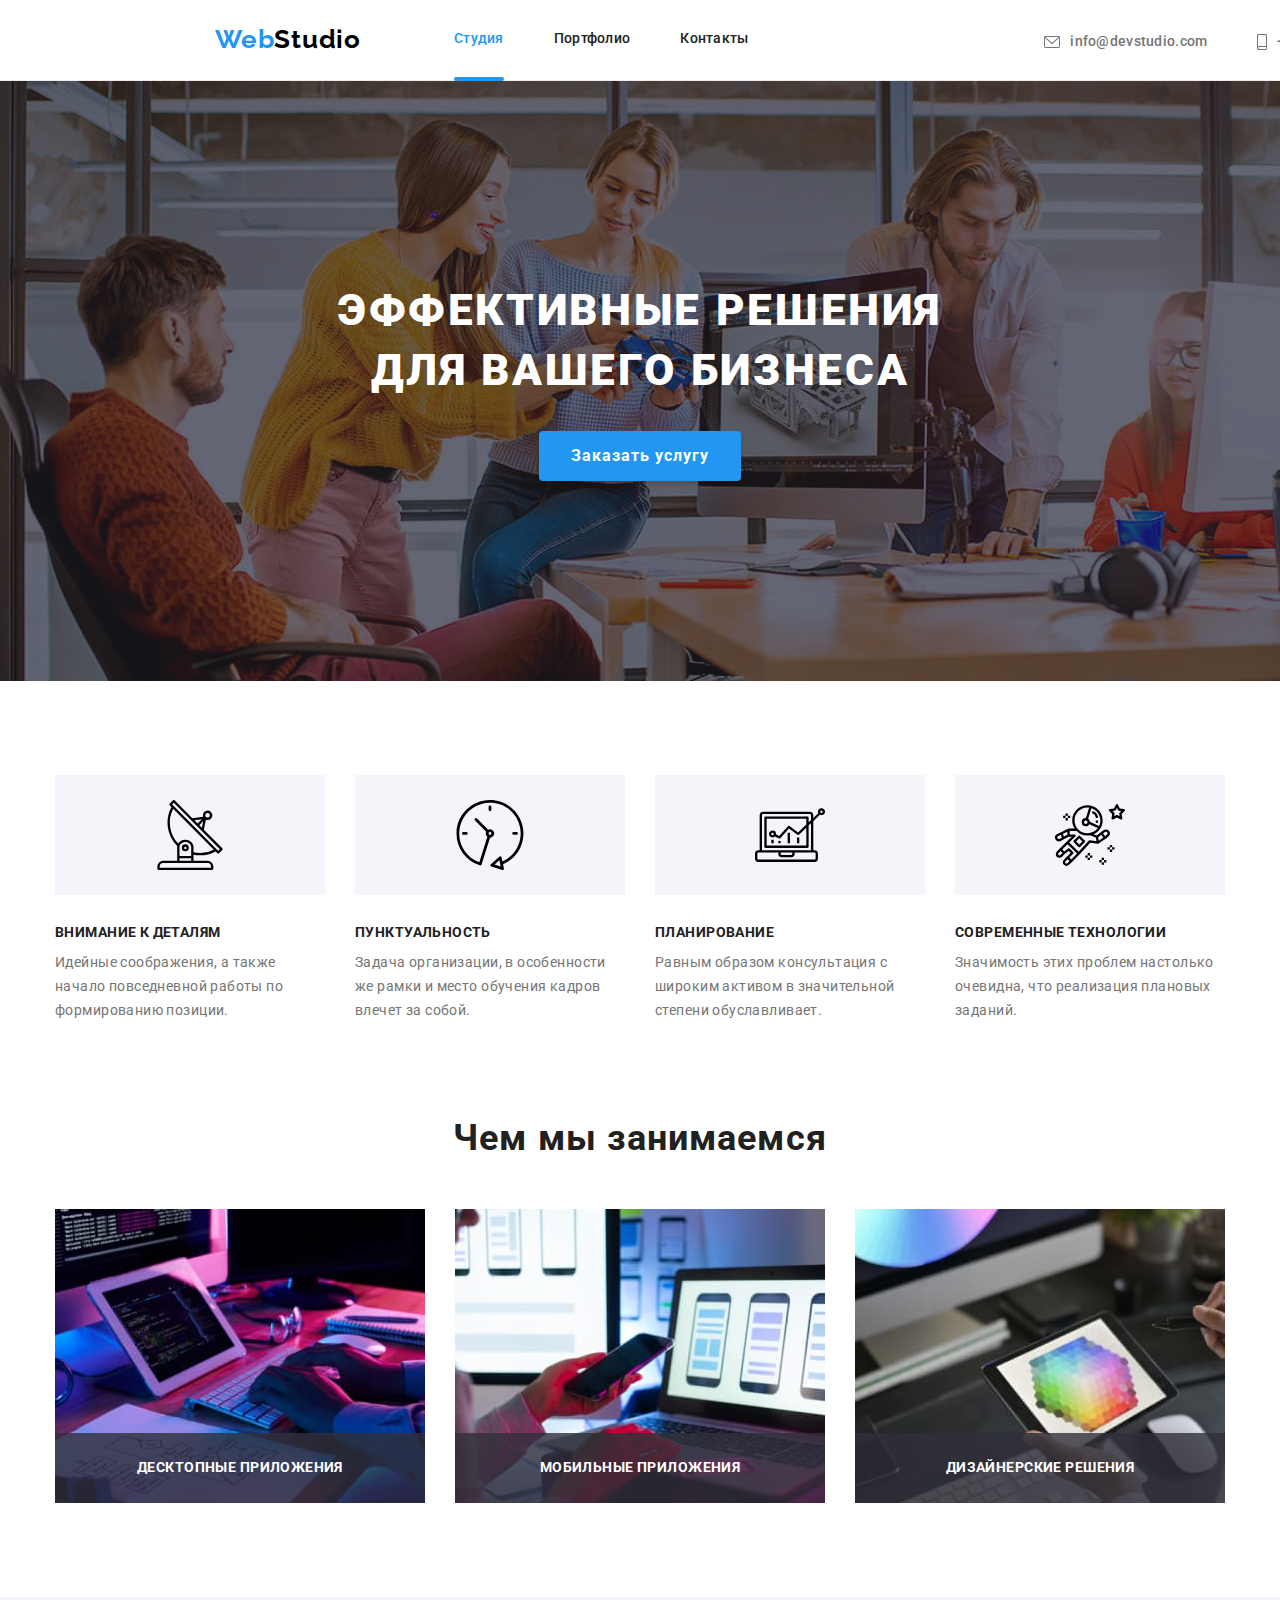
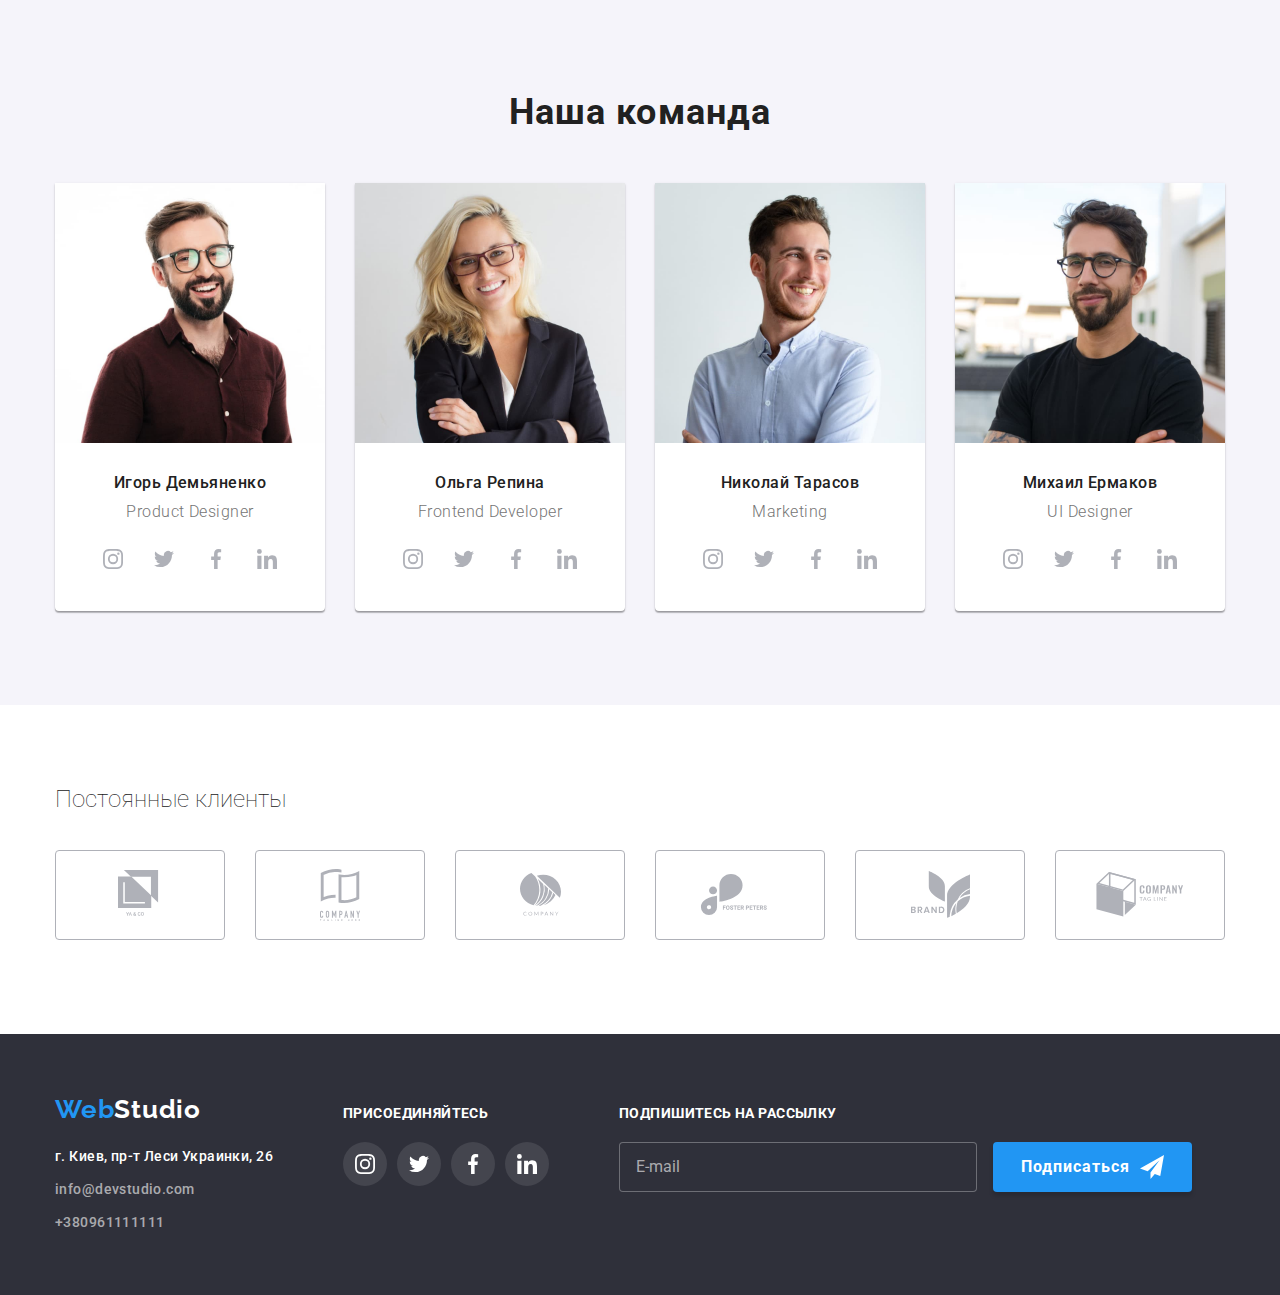
==== index.html @ 666c9b29 "Init commit" ====
<!DOCTYPE html>
<html lang="ru">
<head>
    <meta charset="UTF-8">
    <meta name="viewport" content="width=device-width, initial-scale=1.0">
    <title>WebStudio</title>
    <link rel="stylesheet" href="./css/main.min.css">
    <link href="https://fonts.googleapis.com/css2?family=Roboto:wght@400;500;700;900&family=Raleway:wght@700&display=swap" rel="stylesheet">
</head>
<body>
    <header class="header">    
        <div class="container flex-wrap-container">
            <nav class="nav-container">
                <a class="logo-header logo link" href="" lang="en">
                    <span>Web</span>Studio
                </a>

                <ul class="site-nav">
                    <li class="item">
                        <a class="nav-link current" href="./index.html">Студия</a>
                    </li>
                    <li class="item">
                        <a class="nav-link" href="./portfolio.html">Портфолио</a>
                    </li>
                    <li class="item">
                        <a class="nav-link" href="">Контакты</a>
                    </li>
                </ul>
            </nav>

            <ul class="header-contacts">
                <li class="item"> 
                        
                    <a class="mail-link" href="mailto:info@devstudio.com">
                        <svg class="icon-envelope">
                            <use href="./images/sprite.svg#envelope"></use>
                        </svg>
          
                        info@devstudio.com
                    </a>
                </li>
                
                <li class="item">
                    <a class="telephone-link" href="tel:+380961111111">
                        <svg class="icon-smarthphone">
                            <use href="./images/sprite.svg#smartphone"></use>
                        </svg>
                        +380961111111
                    </a>
                </li>
            </ul>
        </div>

    </header>

    <main>
        <section class="hero">
            
            <h1 class="hero-title title">
                Эффективные решения для вашего бизнеса
            </h1>
            <button data-modal-open class="hero-button" name="Заказать услугу">
                Заказать услугу
            </button>
        
        </section>
        
        <section class="advantages">
            <!-- <h2>Наши преимущества</h2> -->
            <div class="container">
                <ul class="list-advantages list">
                    <li class="item">
                        <div class="icon-container-advantages">
                            <svg class="icon-advantages">
                                <use href="./images/sprite.svg#antenna"></use>
                            </svg>

                        </div>
                        <h3 class="advantages-title title">Внимание к деталям</h3>
                        <p class="advantages-text">Идейные соображения, а также начало повседневной работы по формированию позиции.</p>
                    </li>
                    <li class="item">
                        <div class="icon-container-advantages">
                            <svg class="icon-advantages">
                                <use href="./images/sprite.svg#clock"></use>
                            </svg>

                        </div>
                        <h3 class="advantages-title title">Пунктуальность</h3>
                        <p class="advantages-text">Задача организации, в особенности же рамки и место обучения кадров влечет за собой.</p>
                    </li>
                    <li class="item">
                        <div class="icon-container-advantages">
                            <svg class="icon-advantages">
                                <use href="./images/sprite.svg#diagram"></use>
                            </svg>

                        </div>
                        <h3 class="advantages-title title">Планирование</h3>
                        <p class="advantages-text">Равным образом консультация с широким активом в значительной степени обуславливает.</p>
                    </li>
                    <li class="item">
                        <div class="icon-container-advantages">
                            <svg class="icon-advantages">
                                <use href="./images/sprite.svg#astronaut"></use>
                            </svg>

                        </div>
                        <h3 class="advantages-title  title">Современные технологии</h3>
                        <p class="advantages-text">Значимость этих проблем настолько очевидна, что реализация плановых заданий.</p>
                    </li>
                </ul>
            </div>
        </section>

        <section class="competence">
            <div class="container">
                <h2 class="competence-title title">
                    Чем мы занимаемся
                </h2>
                <ul class="list-competence list">
                    <li class="item">
                        <a href="" class="competence-link">
                            <img src="./images/about_1.jpg" alt="Работа на планшете" width="370">
                            <div class="description-container">
                                <h3 class="description-title title">
                                    Десктопные приложения
                                </h3>
                            </div>
                        </a>
                    </li>
                    <li class="item">
                        <a href="" class="competence-link">
                            <img src="./images/about_2.jpg" alt="Ноутбук с дизайном" width="370">
                            <div class="description-container">
                                <h3 class="description-title title">
                                    Мобильные приложения
                                </h3>
                            </div>
                        </a>
                    </li>
                    <li class="item">
                        <a href="" class="competence-link">
                            <img src="./images/about_3.jpg" alt="Дизайн, графический планшет" width="370">
                            <div class="description-container">
                                <h3 class="description-title title">
                                    Дизайнерские решения 
                                </h3>
                            </div>
                        </a>
                </ul>
            </div>
        </section>
        
        <section class="team">
            <div class="container">
                <h2 class="team-title">Наша команда</h2>

            <ul class="list-team ">
                <li class="item">
                    <img class="member-image" src="./images/team_member_1.jpg" alt="Дизайнер продукта" width="270">
                    <div class="member-container">
                       
                        <h3 class="member-title">Игорь Демьяненко</h3>
                        <p class="member-description" lang="en">Product Designer</p>
                        <ul class="icon-list">
                            <li class="item">
                                <a href="#" aria-label="Instagram">
                                    <svg class="icon">
                                        <use href="./images/sprite.svg#instagram"></use>
                                    </svg>
                                </a>
                             </li>
                             <li class="item">
                                <a href="#" aria-label="Twitter">
                                    <svg class="icon">
                                        <use href="./images/sprite.svg#twitter"></use>
                                    </svg>
                                </a>
                             </li>
                             <li class="item">
                                <a href="#" aria-label="Facebook">
                                    <svg class="icon">
                                        <use href="./images/sprite.svg#facebook"></use>
                                    </svg>
                                </a>
                             </li>
                             <li class="item">
                                <a href="#" aria-label="LinkedIn">
                                    <svg class="icon">
                                        <use href="./images/sprite.svg#linkedin"></use>
                                    </svg>
                                </a>
                             </li>
                        </ul>
                    </div>
                   
                </li>
                <li class="item">
                    <img class="member-image" src="./images/team_member_2.jpg" alt="Фронтенд разработчик" width="270">
                    <div class="member-container">
                       
                        <h3 class="member-title">Ольга Репина</h3>
                        <p class="member-description" lang="en">Frontend Developer</p>
                        <ul class="icon-list">
                            <li class="item">
                                <a href="#" aria-label="Instagram">
                                    <svg class="icon">
                                        <use href="./images/sprite.svg#instagram"></use>
                                    </svg>
                                </a>
                             </li>
                             <li class="item">
                                <a href="#" aria-label="Twitter">
                                    <svg class="icon">
                                        <use href="./images/sprite.svg#twitter"></use>
                                    </svg>
                                </a>
                             </li>
                             <li class="item">
                                <a href="#" aria-label="Facebook">
                                    <svg class="icon">
                                        <use href="./images/sprite.svg#facebook"></use>
                                    </svg>
                                </a>
                             </li>
                             <li class="item">
                                <a href="#" aria-label="LinkedIn">
                                    <svg class="icon">
                                        <use href="./images/sprite.svg#linkedin"></use>
                                    </svg>
                                </a>
                             </li>
                        </ul>
                    </div>
                    
                </li>
                <li class="item">
                    <img class="member-image" src="./images/team_member_3.jpg" alt="Маркетолог" width="270">
                    <div class="member-container">
                       
                        <h3 class="member-title">Николай Тарасов</h3>
                        <p class="member-description" lang="en">Marketing</p>
                        <ul class="icon-list">
                            <li class="item">
                                <a href="#" aria-label="Instagram">
                                    <svg class="icon">
                                        <use href="./images/sprite.svg#instagram"></use>
                                    </svg>
                                </a>
                             </li>
                             <li class="item">
                                <a href="#" aria-label="Twitter">
                                    <svg class="icon">
                                        <use href="./images/sprite.svg#twitter"></use>
                                    </svg>
                                </a>
                             </li>
                             <li class="item">
                                <a href="#" aria-label="Facebook">
                                    <svg class="icon">
                                        <use href="./images/sprite.svg#facebook"></use>
                                    </svg>
                                </a>
                             </li>
                             <li class="item">
                                <a href="#" aria-label="LinkedIn">
                                    <svg class="icon">
                                        <use href="./images/sprite.svg#linkedin"></use>
                                    </svg>
                                </a>
                             </li>
                        </ul>
                    </div>
                </li>
                <li class="item">
                    <img class="member-image" src="./images/team_member_4.jpg" alt="UI Дизайнер" width="270">
                    <div class="member-container">
                       
                        <h3 class="member-title">Михаил Ермаков</h3>
                        <p class="member-description" lang="en">UI Designer</p>
                        <ul class="icon-list">
                            <li class="item">
                                <a href="#" aria-label="Instagram">
                                    <svg class="icon">
                                        <use href="./images/sprite.svg#instagram"></use>
                                    </svg>
                                </a>
                             </li>
                             <li class="item">
                                <a href="#" aria-label="Twitter">
                                    <svg class="icon">
                                        <use href="./images/sprite.svg#twitter"></use>
                                    </svg>
                                </a>
                             </li>
                             <li class="item">
                                <a href="#" aria-label="Facebook">
                                    <svg class="icon">
                                        <use href="./images/sprite.svg#facebook"></use>
                                    </svg>
                                </a>
                             </li>
                             <li class="item">
                                <a href="#" aria-label="LinkedIn">
                                    <svg class="icon">
                                        <use href="./images/sprite.svg#linkedin"></use>
                                    </svg>
                                </a>
                             </li>
                        </ul>
                    </div>
                </li>
            </ul>
            </div>
        </section>

        <section class="clients">
            <div class="container">
                <h2 class="clients-title">Постоянные клиенты</h2>
                <ul class="list-clients">
                    <li class="item">
                        <a href="" class="client-link">
                            <svg class="logo-color logo-1">
                                <use href="./images/sprite.svg#logo-1"></use>
                            </svg>
                        </a>
                    </li>
                    <li class="item">
                        <a href="" class="client-link">
                            <svg class="logo-color logo-2">
                                <use href="./images/sprite.svg#logo-2"></use>
                            </svg>
                        </a>
                    </li>
                    <li class="item">
                        <a href="" class="client-link">
                            <svg class="logo-color logo-3">
                                <use href="./images/sprite.svg#logo-3"></use>
                            </svg>
                        </a>
                    </li>
                    <li class="item">
                        <a href="" class="client-link">
                            <svg class="logo-color logo-4">
                                <use href="./images/sprite.svg#logo-4"></use>
                            </svg>
                        </a>
                    </li>
                    <li class="item">
                        <a href="" class="client-link">
                            <svg class="logo-color logo-5">
                                <use href="./images/sprite.svg#logo-5"></use>
                            </svg>
                        </a>
                    </li>
                    <li class="item">
                        <a href="" class="client-link">
                            <svg class="logo-color logo-6">
                                <use href="./images/sprite.svg#logo-6"></use>
                            </svg>
                        </a>
                    </li>
                </ul>
            </div>
        </section>

    </main>

    <footer class="footer">
        <div class="container flex-wrap-container">
 
             <div class="address-container">
                 <a class="logo-footer logo link" href="" lang="en">
                     <span>Web</span>Studio
                 </a>
 
                 <address class="address">
                     <span class="location">
                         г. Киев, пр-т Леси Украинки, 26 
                     </span>
                    
                     <a class="email" href="mailto:info@devstudio.com">info@devstudio.com</a> 
                     <a class="phone-number" href="tel:+380961111111">+380961111111</a> 
                     
                 </address>
            </div>
 
            <div class="link-container">
                 <b class="join">ПРИСОЕДИНЯЙТЕСЬ</b>
                 <ul class="social-link-list list">
                     <li class="item">
                         <a href="" class="social-link">
                             <svg class="icon">
                                 <use href="./images/sprite.svg#instagram"></use>
                             </svg>
                         </a>
                     </li>
                     <li class="item">
                         <a href="" class="social-link">
                             <svg class="icon">
                                 <use href="./images/sprite.svg#twitter"></use>
                             </svg>
                         </a>
                     </li>
                     <li class="item">
                         <a href="" class="social-link">
                             <svg class="icon">
                                 <use href="./images/sprite.svg#facebook"></use>
                             </svg>
                         </a>
                     </li>
                     <li class="item">
                         <a href="" class="social-link">
                             <svg class="icon">
                                 <use href="./images/sprite.svg#linkedin"></use>
                             </svg>
                         </a>
                     </li>
                 </ul>
            
         </div>           

         <form action="" class="subscribe-form">
                    
            <label for="email"> <b>ПОДПИШИТЕСЬ НА РАССЫЛКУ</b></label>
            <input type="email" placeholder="E-mail" id="email" name="email-footer" class="email-input">

            <button type="submit" class="submit-button">
                Подписаться
                <svg class="icon">
                    <use href="./images/sprite.svg#send"></use>
                </svg>
            </button>
        </form>
             
        </div>
     </footer>

    <div data-modal class="backdrop is-hidden">
        <div class="modal-window">
            <button data-modal-close type='button' class="btn-close">
                <svg class="icon-close">
                    <use href="./images/sprite.svg#close"></use>
                </svg>
            </button>

            <form action="" class="modal-form" autocomplete="off">
                <p class="modal-title"> Оставьте свои данные, мы не перезвоним</p>
                
                <div class="fieldset" role="group">

                    <label class="label-name">
                            Имя
                            <div class="input-wrapper">
                                <input type="name" id="name" name="name" class="input input-name">
                                <svg class="icon icon-person">
                                    <use href="./images/sprite.svg#person"></use>
                                </svg>
                            </div>
                            
                    </label>
                    

                    <label class="label-tel">
                        Телефон
                        <div class="input-wrapper">
                            <input type="tel" id="tel" name="telephone" class="input input-tel">
                            <svg class="icon icon-telephone">
                                <use href="./images/sprite.svg#telephone"></use>
                            </svg>
                        </div>
                        
                    </label>
                   

                    <label class="label-email">
                        Почта
                        <div class="input-wrapper">
                            <input type="email" id="email" name="email-modal" class="input input-email">
                            <svg class="icon icon-email">
                                <use href="./images/sprite.svg#email"></use>
                            </svg>
                        </div>
                        
                    </label>
                    

                    <label class="label-comment">
                        Комментарий

                        <div class="input-wrapper">
                            <textarea name="comment" placeholder="Введите текст" id="text-area" class="input text-area"rows="8"></textarea>

                        </div>
                       
                    </label>
                    

                </div>

                <div class="policy" role="group">
                    <input type="checkbox" id="policy" name="policy" class="input-checkbox">
                    <label for="policy" class="label-policy">Соглашаюсь с рассылкой и принимаю</label>
                    <a href="#">Условия договора</a>
                   
                </div>

                <button type="submit" class="submit-button">
                    Отправить
                </button>
                
                
            </form>
        </div>
    </div>
    
    <script src="./js/index.js"></script>
</body>
</html>
---- css/main.min.css ----
/*! modern-normalize v0.7.0 | MIT License | https://github.com/sindresorhus/modern-normalize */*,*::before,*::after{-webkit-box-sizing:border-box;box-sizing:border-box}:root{-moz-tab-size:4;-o-tab-size:4;tab-size:4}html{line-height:1.15;-webkit-text-size-adjust:100%}body{margin:0}body{font-family:system-ui,-apple-system,"Segoe UI",Roboto,Helvetica,Arial,sans-serif,"Apple Color Emoji","Segoe UI Emoji"}hr{height:0}abbr[title]{-webkit-text-decoration:underline dotted;text-decoration:underline dotted}b,strong{font-weight:bolder}code,kbd,samp,pre{font-family:ui-monospace, SFMono-Regular, Consolas, 'Liberation Mono', Menlo, monospace;font-size:1em}small{font-size:80%}sub,sup{font-size:75%;line-height:0;position:relative;vertical-align:baseline}sub{bottom:-0.25em}sup{top:-0.5em}button,input,optgroup,select,textarea{font-family:inherit;font-size:100%;line-height:1.15;margin:0}button,select{text-transform:none}button,[type='button'],[type='reset'],[type='submit']{-webkit-appearance:button}button::-moz-focus-inner,[type='button']::-moz-focus-inner,[type='reset']::-moz-focus-inner,[type='submit']::-moz-focus-inner{border-style:none;padding:0}button:-moz-focusring,[type='button']:-moz-focusring,[type='reset']:-moz-focusring,[type='submit']:-moz-focusring{outline:1px dotted ButtonText}legend{padding:0}progress{vertical-align:baseline}[type='number']::-webkit-inner-spin-button,[type='number']::-webkit-outer-spin-button{height:auto}[type='search']{-webkit-appearance:textfield;outline-offset:-2px}[type='search']::-webkit-search-decoration{-webkit-appearance:none}::-webkit-file-upload-button{-webkit-appearance:button;font:inherit}summary{display:list-item}body{color:#757575;font-family:Roboto, sans-serif;font-style:normal}img{display:block}.container{text-align:center;width:1200px;margin:0 auto;padding:0 15px}.flex-wrap-container{display:-webkit-box;display:-ms-flexbox;display:flex;-webkit-box-align:normal;-ms-flex-align:normal;align-items:normal;-webkit-box-pack:normal;-ms-flex-pack:normal;justify-content:normal;-ms-flex-wrap:nowrap;flex-wrap:nowrap;-webkit-box-orient:horizontal;-webkit-box-direction:normal;-ms-flex-direction:row;flex-direction:row}.logo,.nav-link,.mail-link,.telephone-link,.competence-link,.icon-list a,.client-link,.email,.phone-number,.social-link{display:block;text-decoration:none}.site-nav,.header-contacts,.list-advantages,.list-competence,.list-team,.icon-list,.list-clients,.social-link-list{list-style:none;margin-top:0;margin-bottom:0;padding-left:0}.advantages-title,.competence-title,.team-title,.member-title,.clients-title{color:#212121;margin-top:0;margin-bottom:0}.header{background-color:#fff;width:1600px;margin:0 auto;padding-top:24px;padding-bottom:25px;border-bottom:1px solid #ECECEC}.nav-container{display:-webkit-box;display:-ms-flexbox;display:flex;-webkit-box-align:center;-ms-flex-align:center;align-items:center;-webkit-box-pack:normal;-ms-flex-pack:normal;justify-content:normal;-ms-flex-wrap:nowrap;flex-wrap:nowrap;-webkit-box-orient:horizontal;-webkit-box-direction:normal;-ms-flex-direction:row;flex-direction:row}.nav-container .logo-header{margin-right:93px}.logo{font-size:26px;font-weight:700;line-height:1.19;letter-spacing:.03em;font-family:Raleway, sans-serif}.logo-header{color:#000}.logo span{color:#2196f3}.site-nav{display:-webkit-box;display:-ms-flexbox;display:flex;-webkit-box-align:center;-ms-flex-align:center;align-items:center;-webkit-box-pack:normal;-ms-flex-pack:normal;justify-content:normal;-ms-flex-wrap:nowrap;flex-wrap:nowrap;-webkit-box-orient:horizontal;-webkit-box-direction:normal;-ms-flex-direction:row;flex-direction:row}.site-nav>.item:not(:last-child){margin-right:50px}.nav-link{font-size:14px;font-weight:500;line-height:1.14;letter-spacing:.02em;color:#212121;padding:7px 0;-webkit-transition:color 250ms cubic-bezier(0.4, 0, 0.2, 1);transition:color 250ms cubic-bezier(0.4, 0, 0.2, 1)}.nav-link:hover,.nav-link:focus{color:#2196f3;background-color:inherit}.nav-link.current{position:relative;color:#2196f3}.nav-link.current::after{content:'';position:absolute;top:176%;left:0;width:100%;height:4px;background-color:#2196f3;border-radius:2px}.header-contacts{display:-webkit-box;display:-ms-flexbox;display:flex;-webkit-box-align:center;-ms-flex-align:center;align-items:center;-webkit-box-pack:normal;-ms-flex-pack:normal;justify-content:normal;-ms-flex-wrap:nowrap;flex-wrap:nowrap;-webkit-box-orient:horizontal;-webkit-box-direction:normal;-ms-flex-direction:row;flex-direction:row;margin-left:auto}.header-contacts>.item:not(:last-child){margin-right:50px}.mail-link,.telephone-link{display:-webkit-box;display:-ms-flexbox;display:flex;-webkit-box-align:center;-ms-flex-align:center;align-items:center;-webkit-box-pack:normal;-ms-flex-pack:normal;justify-content:normal;-ms-flex-wrap:nowrap;flex-wrap:nowrap;-webkit-box-orient:horizontal;-webkit-box-direction:normal;-ms-flex-direction:row;flex-direction:row;font-size:14px;font-weight:500;line-height:1.14;letter-spacing:.02em;color:#757575;-webkit-transition:color 250ms cubic-bezier(0.4, 0, 0.2, 1);transition:color 250ms cubic-bezier(0.4, 0, 0.2, 1)}.mail-link:hover,.mail-link:focus,.telephone-link:hover,.telephone-link:focus{color:#2196f3;background-color:inherit}.mail-link .icon-envelope{fill:currentColor;margin-right:10px;width:16px;height:12px}.telephone-link .icon-smarthphone{fill:currentColor;margin-right:10px;width:10px;height:16px}.hero{background-image:-webkit-gradient(linear, left top, left bottom, from(rgba(47,48,58,0.4)), to(rgba(47,48,58,0.4))),url("../images/hero-bg.jpg");background-image:linear-gradient(rgba(47,48,58,0.4), rgba(47,48,58,0.4)),url("../images/hero-bg.jpg");background-repeat:no-repeat;background-size:cover;max-width:1600px;margin:0 auto;text-align:center;padding:200px 0}.hero-title{font-size:44px;font-weight:900;line-height:1.36;letter-spacing:.06em;color:#fff;text-transform:uppercase;width:696px;margin-top:0;margin-bottom:30px;margin-left:auto;margin-right:auto}.hero-button{font-size:16px;font-weight:700;line-height:1.9;letter-spacing:.06em;color:#fff;background-color:#2196f3;padding:10px 32px;border-radius:4px;border:none;-webkit-box-shadow:0 4px 4px rgba(0,0,0,0.15);box-shadow:0 4px 4px rgba(0,0,0,0.15)}.advantages{background-color:#fff;padding-top:94px}.list-advantages{display:-webkit-box;display:-ms-flexbox;display:flex;-webkit-box-align:normal;-ms-flex-align:normal;align-items:normal;-webkit-box-pack:normal;-ms-flex-pack:normal;justify-content:normal;-ms-flex-wrap:nowrap;flex-wrap:nowrap;-webkit-box-orient:horizontal;-webkit-box-direction:normal;-ms-flex-direction:row;flex-direction:row}.list-advantages>.item:not(:last-child){margin-right:30px}.icon-container-advantages{display:-webkit-box;display:-ms-flexbox;display:flex;-webkit-box-align:center;-ms-flex-align:center;align-items:center;-webkit-box-pack:center;-ms-flex-pack:center;justify-content:center;-ms-flex-wrap:nowrap;flex-wrap:nowrap;-webkit-box-orient:horizontal;-webkit-box-direction:normal;-ms-flex-direction:row;flex-direction:row;background-color:#F5F4FA;width:270px;height:120px;margin-bottom:30px}.icon-advantages{width:70px;height:70px}.advantages-title{font-size:14px;font-weight:700;line-height:1.14;letter-spacing:.03em;text-transform:uppercase;margin-bottom:10px}.advantages-text{font-size:14px;font-weight:400;line-height:1.71;letter-spacing:.03em;margin-top:0;margin-bottom:0}.competence{background-color:#fff;padding:94px 0}.list-competence{display:-webkit-box;display:-ms-flexbox;display:flex;-webkit-box-align:normal;-ms-flex-align:normal;align-items:normal;-webkit-box-pack:normal;-ms-flex-pack:normal;justify-content:normal;-ms-flex-wrap:nowrap;flex-wrap:nowrap;-webkit-box-orient:horizontal;-webkit-box-direction:normal;-ms-flex-direction:row;flex-direction:row}.list-competence>.item:not(:last-child){margin-right:30px}.competence-title{font-size:36px;font-weight:700;line-height:1.17;letter-spacing:.03em;text-align:center;margin-bottom:50px}.competence-link{position:relative}.description-container{display:-webkit-box;display:-ms-flexbox;display:flex;-webkit-box-align:center;-ms-flex-align:center;align-items:center;-webkit-box-pack:center;-ms-flex-pack:center;justify-content:center;-ms-flex-wrap:nowrap;flex-wrap:nowrap;-webkit-box-orient:horizontal;-webkit-box-direction:normal;-ms-flex-direction:row;flex-direction:row;position:absolute;left:0;bottom:0;width:100%;height:70px;background-color:rgba(47,48,58,0.8)}.description-title{font-size:14px;font-weight:700;line-height:1.14;letter-spacing:.03em;text-transform:uppercase;color:#fff}.team{background-color:#F5F4FA;padding:94px 0}.list-team{display:-webkit-box;display:-ms-flexbox;display:flex;-webkit-box-align:normal;-ms-flex-align:normal;align-items:normal;-webkit-box-pack:normal;-ms-flex-pack:normal;justify-content:normal;-ms-flex-wrap:nowrap;flex-wrap:nowrap;-webkit-box-orient:horizontal;-webkit-box-direction:normal;-ms-flex-direction:row;flex-direction:row}.list-team>.item:not(:last-child){margin-right:30px}.list-team>.item{background-color:#fff;width:270px;-webkit-box-shadow:0 1px 3px rgba(0,0,0,0.12),0 1px 1px rgba(0,0,0,0.14),0 2px 1px rgba(0,0,0,0.2);box-shadow:0 1px 3px rgba(0,0,0,0.12),0 1px 1px rgba(0,0,0,0.14),0 2px 1px rgba(0,0,0,0.2);border-radius:0 0 4px 4px}.team-title{font-size:36px;font-weight:700;line-height:1.17;letter-spacing:.03em;text-align:center;margin-bottom:50px}.member-container{padding:30px 32px}.member-title{font-size:16px;font-weight:500;line-height:1.19;letter-spacing:.03em;text-align:center;margin-bottom:10px}.member-description{font-size:16px;font-weight:300;line-height:1.19;letter-spacing:.03em;text-align:center;margin-top:0;margin-bottom:16px}.icon-list{display:-webkit-box;display:-ms-flexbox;display:flex;-webkit-box-align:normal;-ms-flex-align:normal;align-items:normal;-ms-flex-pack:distribute;justify-content:space-around;-ms-flex-wrap:nowrap;flex-wrap:nowrap;-webkit-box-orient:horizontal;-webkit-box-direction:normal;-ms-flex-direction:row;flex-direction:row}.icon-list a{display:-webkit-box;display:-ms-flexbox;display:flex;-webkit-box-align:center;-ms-flex-align:center;align-items:center;-ms-flex-pack:distribute;justify-content:space-around;-ms-flex-wrap:nowrap;flex-wrap:nowrap;-webkit-box-orient:horizontal;-webkit-box-direction:normal;-ms-flex-direction:row;flex-direction:row;width:44px;height:44px;color:#AFB1B8;border-radius:50%;-webkit-transition:color 250ms cubic-bezier(0.4, 0, 0.2, 1),background-color 250ms cubic-bezier(0.4, 0, 0.2, 1);transition:color 250ms cubic-bezier(0.4, 0, 0.2, 1),background-color 250ms cubic-bezier(0.4, 0, 0.2, 1)}.icon-list a:hover,.icon-list a:focus{color:#fff;background-color:#2196f3}.icon-list .icon{width:20px;height:20px;fill:currentColor}.clients{padding:94px 0}.clients-title{font-size:36px 700;font-weight:1.16;line-height:.03em;letter-spacing:inherit;margin-bottom:50px}.list-clients{display:-webkit-box;display:-ms-flexbox;display:flex;-webkit-box-align:normal;-ms-flex-align:normal;align-items:normal;-webkit-box-pack:justify;-ms-flex-pack:justify;justify-content:space-between;-ms-flex-wrap:nowrap;flex-wrap:nowrap;-webkit-box-orient:horizontal;-webkit-box-direction:normal;-ms-flex-direction:row;flex-direction:row;width:1170px}.client-link{display:-webkit-box;display:-ms-flexbox;display:flex;-webkit-box-align:center;-ms-flex-align:center;align-items:center;-webkit-box-pack:center;-ms-flex-pack:center;justify-content:center;-ms-flex-wrap:nowrap;flex-wrap:nowrap;-webkit-box-orient:horizontal;-webkit-box-direction:normal;-ms-flex-direction:row;flex-direction:row;color:#AFB1B8;width:170px;height:90px;border:1px solid #AFB1B8;border-radius:4px;-webkit-transition:color 250ms cubic-bezier(0.4, 0, 0.2, 1),border-color 250ms cubic-bezier(0.4, 0, 0.2, 1);transition:color 250ms cubic-bezier(0.4, 0, 0.2, 1),border-color 250ms cubic-bezier(0.4, 0, 0.2, 1)}.client-link:hover,.client-link:focus{color:#2196f3;background-color:inherit}.client-link:hover{border-color:#2196f3}.client-link .logo-color{fill:currentColor}.logo-1{width:44px;height:49px}.logo-2{width:40px;height:52px}.logo-3{width:41px;height:43px}.logo-4{width:80px;height:42px}.logo-5{width:59px;height:47px}.logo-6{width:88px;height:45px}.backdrop.is-hidden{opacity:0;pointer-events:none}.backdrop{position:fixed;top:0;bottom:0;width:100%;height:100%;background-color:rgba(0,0,0,0.2);-webkit-transition:opacity 250ms cubic-bezier(0.4, 0, 0.2, 1);transition:opacity 250ms cubic-bezier(0.4, 0, 0.2, 1)}.backdrop .modal-window{position:absolute;top:50%;left:50%;-webkit-transform:translate(-50%, -50%);transform:translate(-50%, -50%);width:528px;height:581px;background-color:#fff;-webkit-box-shadow:0 1px 3px rgba(0,0,0,0.12),0 1px 1px rgba(0,0,0,0.14),0 2px 1px rgba(0,0,0,0.2);box-shadow:0 1px 3px rgba(0,0,0,0.12),0 1px 1px rgba(0,0,0,0.14),0 2px 1px rgba(0,0,0,0.2);border-radius:4px}.btn-close{display:-webkit-box;display:-ms-flexbox;display:flex;-webkit-box-align:center;-ms-flex-align:center;align-items:center;-webkit-box-pack:center;-ms-flex-pack:center;justify-content:center;-ms-flex-wrap:nowrap;flex-wrap:nowrap;-webkit-box-orient:horizontal;-webkit-box-direction:normal;-ms-flex-direction:row;flex-direction:row;width:30px;height:30px;margin-left:auto;margin-top:8px;margin-right:8px;padding:0;background-color:#fff;border:1px solid rgba(0,0,0,0.1);border-radius:50%;cursor:pointer}.btn-close:hover>.icon-close{color:#2196f3}.btn-close .icon-close{width:11px;height:11px;fill:currentColor;-webkit-transition:color 250ms cubic-bezier(0.4, 0, 0.2, 1);transition:color 250ms cubic-bezier(0.4, 0, 0.2, 1)}.modal-form{margin-top:2px;padding:0 40px}.modal-title{font-size:20px;font-weight:700;line-height:1.15;letter-spacing:.03em;text-align:center;margin:0 0 12px 0;color:#212121}.fieldset{display:-webkit-box;display:-ms-flexbox;display:flex;-webkit-box-align:normal;-ms-flex-align:normal;align-items:normal;-webkit-box-pack:start;-ms-flex-pack:start;justify-content:flex-start;-ms-flex-wrap:nowrap;flex-wrap:nowrap;-webkit-box-orient:vertical;-webkit-box-direction:normal;-ms-flex-direction:column;flex-direction:column;font-size:12px;font-weight:300;line-height:1.16;letter-spacing:.01em;color:#757575}.fieldset label:not(:last-child){margin-bottom:10px}.input.text-area{resize:none;padding:12px 16px}.input.text-area::-webkit-input-placeholder{color:rgba(117,117,117,0.5)}.input.text-area:-ms-input-placeholder{color:rgba(117,117,117,0.5)}.input.text-area::-ms-input-placeholder{color:rgba(117,117,117,0.5)}.input.text-area::placeholder{color:rgba(117,117,117,0.5)}.input-wrapper{position:relative}.input-wrapper .input{width:100%;padding:12px 0px 12px 40px;margin-top:4px;border:1px solid rgba(33,33,33,0.2);border-radius:4px}.input-wrapper .input:focus{outline:none;border-color:#2196f3}.input-wrapper .icon{position:absolute;top:50%;left:15px;-webkit-transform:translateY(calc(-50% + 2px));transform:translateY(calc(-50% + 2px));-webkit-transition:fill 250ms cubic-bezier(0.4, 0, 0.2, 1);transition:fill 250ms cubic-bezier(0.4, 0, 0.2, 1)}.input:focus+.icon{fill:#2196f3}.input-wrapper .icon-person{width:12px;height:12px}.input-wrapper .icon-telephone{width:14px;height:14px}.input-wrapper .icon-email{width:16px;height:12px}.input-wrapper .input.text-area{padding:12px 0px 0px 16px}.policy{display:-webkit-box;display:-ms-flexbox;display:flex;-webkit-box-align:center;-ms-flex-align:center;align-items:center;-webkit-box-pack:center;-ms-flex-pack:center;justify-content:center;-ms-flex-wrap:nowrap;flex-wrap:nowrap;-webkit-box-orient:horizontal;-webkit-box-direction:normal;-ms-flex-direction:row;flex-direction:row;font-size:14px;font-weight:300;line-height:1.71;letter-spacing:.03em;margin-top:20px;margin-left:20px}.policy .input-checkbox{-webkit-appearance:none;-moz-appearance:none;appearance:none;position:absolute}.policy a{display:inline-block;color:#2196f3;margin-left:4px}.label-policy{position:relative}.label-policy::before{content:'';width:16px;height:15px;position:absolute;top:50%;left:-22px;-webkit-transform:translateY(calc(-50% - 1px));transform:translateY(calc(-50% - 1px));background-color:#fff;border:2px solid #212121;border-radius:2px}.input-checkbox:checked+.label-policy::before{background-image:url("../images/icon_check.svg");background-repeat:no-repeat;background-origin:border-box;border:none}.input-checkbox:focus+.label-policy::before{border:2px solid #2196f3}.modal-form .submit-button{display:block;margin:30px auto 0 auto;padding:10px 56px}.footer{background-color:#2f303a;padding:60px 0}.container{text-align:left}.flex-wrap-container{display:-webkit-box;display:-ms-flexbox;display:flex;-webkit-box-align:baseline;-ms-flex-align:baseline;align-items:baseline;-webkit-box-pack:normal;-ms-flex-pack:normal;justify-content:normal;-ms-flex-wrap:nowrap;flex-wrap:nowrap;-webkit-box-orient:horizontal;-webkit-box-direction:normal;-ms-flex-direction:row;flex-direction:row}.flex-wrap-container>*:not(:last-child){margin-right:70px}.logo-footer{color:#fff;display:inline-block;margin-bottom:20px}.address{color:#fff;font-size:14px;font-weight:500;line-height:1.71;letter-spacing:.03em;font-style:normal}.location{display:inline-block;margin-bottom:9px}.email{color:rgba(255,255,255,0.6);margin-bottom:9px;-webkit-transition:color 250ms cubic-bezier(0.4, 0, 0.2, 1);transition:color 250ms cubic-bezier(0.4, 0, 0.2, 1)}.email:hover,.email:focus{color:#2196f3;background-color:inherit}.phone-number{color:rgba(255,255,255,0.6);-webkit-transition:color 250ms cubic-bezier(0.4, 0, 0.2, 1);transition:color 250ms cubic-bezier(0.4, 0, 0.2, 1)}.phone-number:hover,.phone-number:focus{color:#2196f3;background-color:inherit}.join{display:inline-block;color:#fff;font-size:14px;font-weight:700;line-height:1.14;letter-spacing:.03em;margin-bottom:20px}.social-link-list{display:-webkit-box;display:-ms-flexbox;display:flex;-webkit-box-align:normal;-ms-flex-align:normal;align-items:normal;-webkit-box-pack:justify;-ms-flex-pack:justify;justify-content:space-between;-ms-flex-wrap:nowrap;flex-wrap:nowrap;-webkit-box-orient:horizontal;-webkit-box-direction:normal;-ms-flex-direction:row;flex-direction:row}.social-link-list>.item:not(:last-child){margin-right:10px}.social-link{display:inline-block;width:44px;height:44px;padding:12px;color:#fff;background-color:rgba(255,255,255,0.1);border-radius:50%;-webkit-transition:background-color 250ms cubic-bezier(0.4, 0, 0.2, 1);transition:background-color 250ms cubic-bezier(0.4, 0, 0.2, 1)}.social-link:hover,.social-link:focus{color:#fff;background-color:#2196f3}.social-link .icon{fill:currentColor;width:20px;height:20px}.subscribe-form label{display:block;color:#fff;font-size:14px;font-weight:500;line-height:1.14;letter-spacing:.03em;margin-bottom:20px}.email-input{margin-right:12px;width:358px;padding:15px 0px 15px 16px;background-color:#2f303a;color:#fff;border:1px solid rgba(255,255,255,0.3);border-radius:4px}.email-input::-webkit-input-placeholder{color:rgba(255,255,255,0.6)}.email-input:-ms-input-placeholder{color:rgba(255,255,255,0.6)}.email-input::-ms-input-placeholder{color:rgba(255,255,255,0.6)}.email-input::placeholder{color:rgba(255,255,255,0.6)}.submit-button{display:-webkit-inline-box;display:-ms-inline-flexbox;display:inline-flex;-webkit-box-align:center;-ms-flex-align:center;align-items:center;-webkit-box-pack:normal;-ms-flex-pack:normal;justify-content:normal;-ms-flex-wrap:nowrap;flex-wrap:nowrap;-webkit-box-orient:horizontal;-webkit-box-direction:normal;-ms-flex-direction:row;flex-direction:row;font-size:16px;font-weight:700;line-height:1.87;letter-spacing:.06em;color:#fff;background-color:#2196f3;padding:10px 28px;-webkit-box-shadow:0px 4px 4px rgba(0,0,0,0.15);box-shadow:0px 4px 4px rgba(0,0,0,0.15);border:none;border-radius:4px}.submit-button .icon{fill:currentColor;width:24px;height:24px;margin-left:10px}
/*# sourceMappingURL=main.min.css.map */
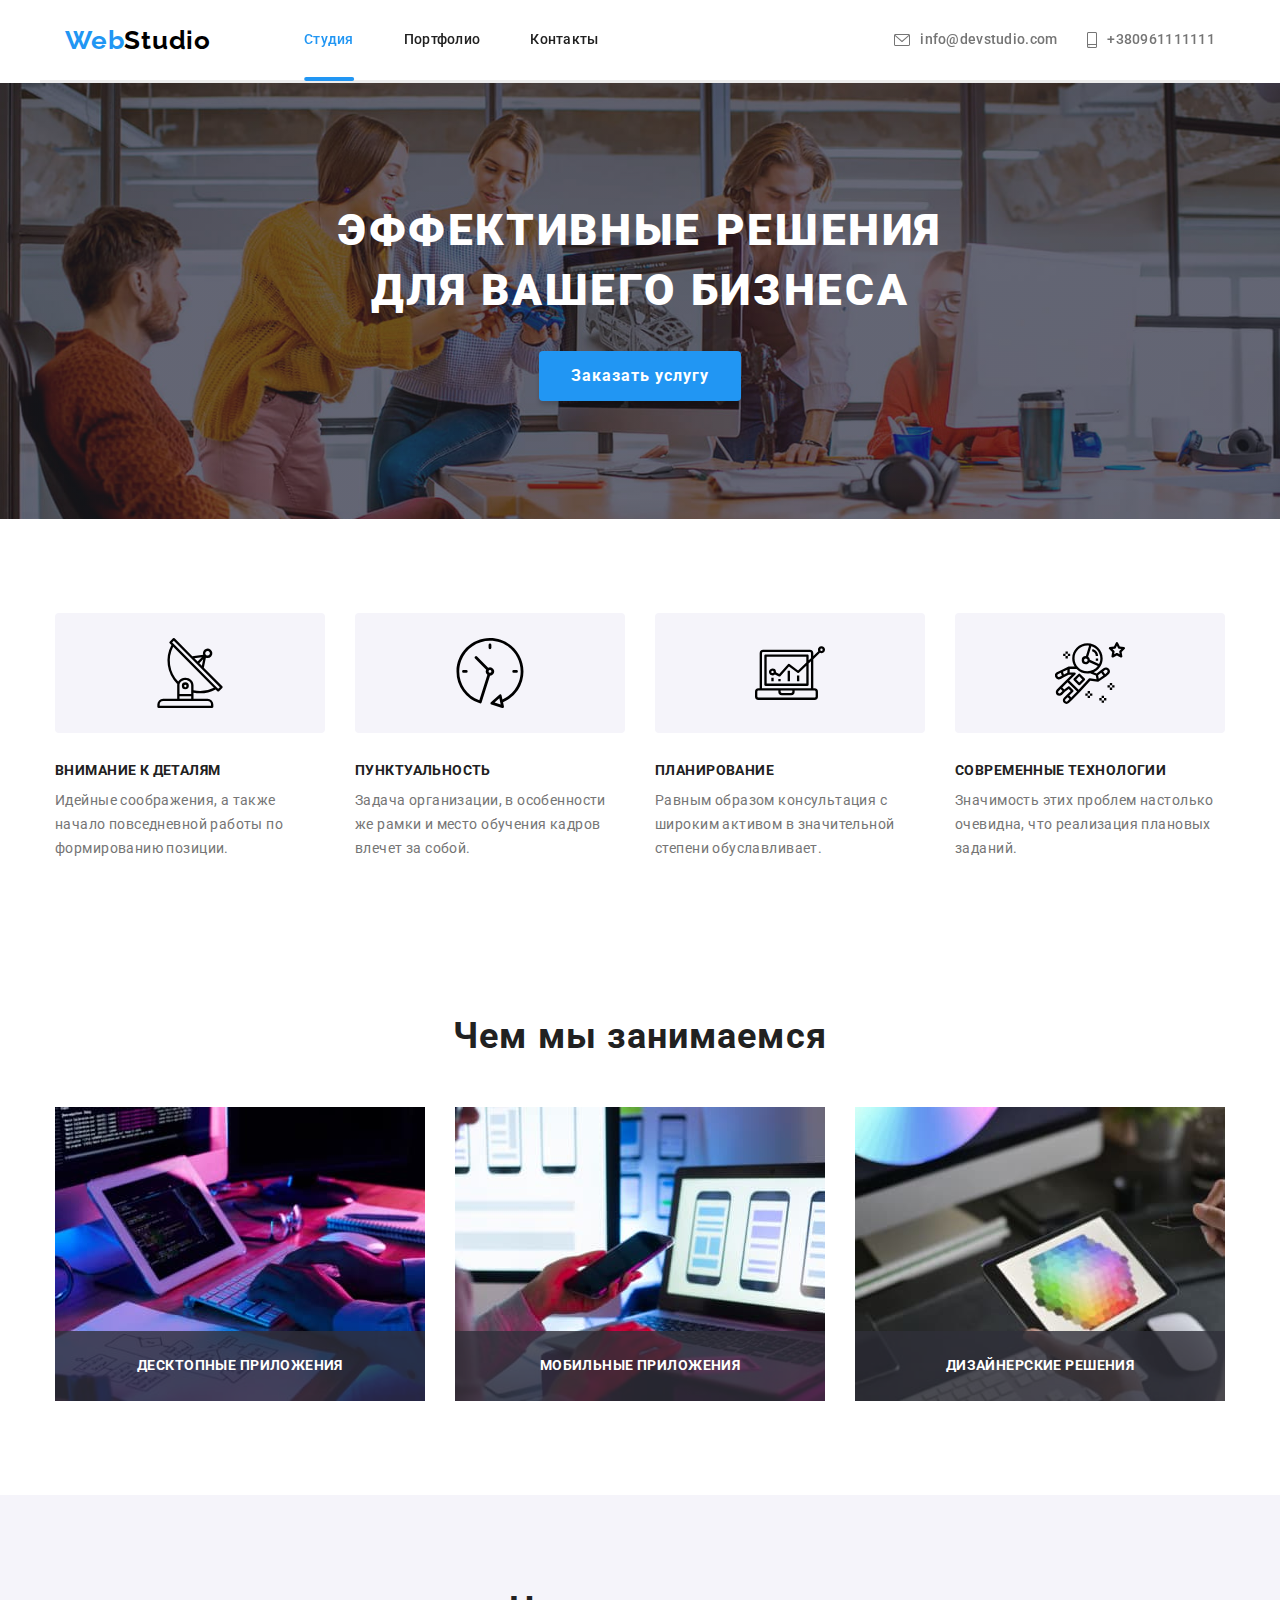
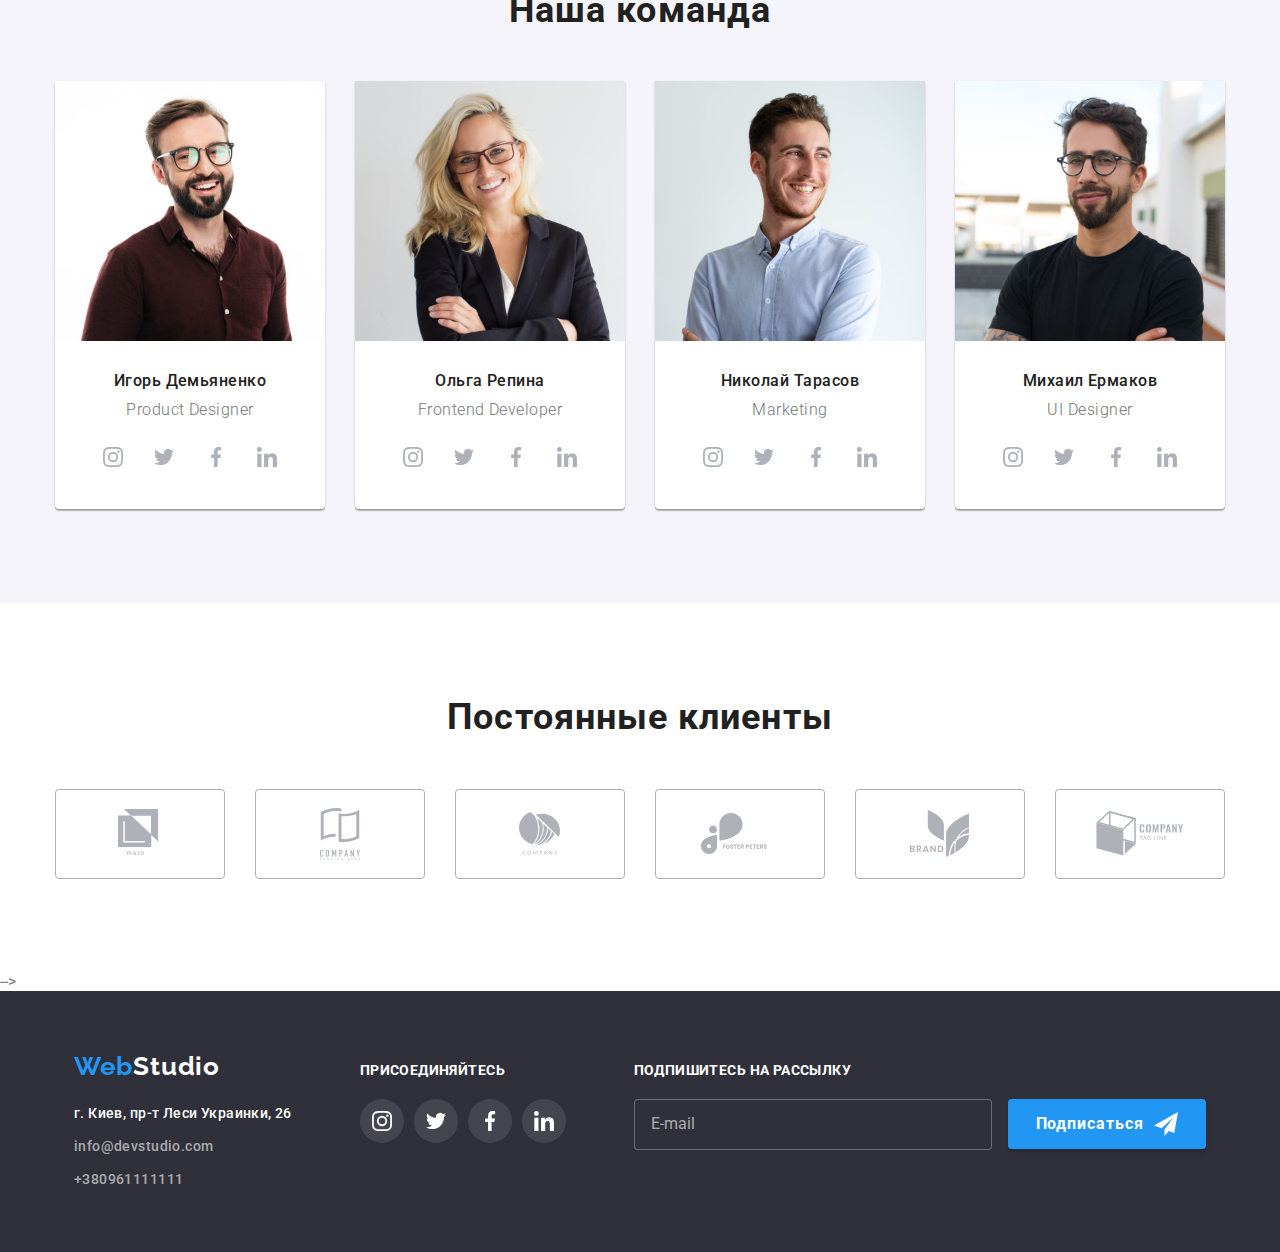
==== commit 2a011c1d: "Do adaptive" ====
--- a/index.html
+++ b/index.html
@@ -10,54 +10,63 @@
 <body>
     <header class="header">    
         <div class="container flex-wrap-container">
-            <nav class="nav-container">
-                <a class="logo-header logo link" href="" lang="en">
-                    <span>Web</span>Studio
-                </a>
-
-                <ul class="site-nav">
-                    <li class="item">
-                        <a class="nav-link current" href="./index.html">Студия</a>
-                    </li>
-                    <li class="item">
-                        <a class="nav-link" href="./portfolio.html">Портфолио</a>
-                    </li>
-                    <li class="item">
-                        <a class="nav-link" href="">Контакты</a>
+
+            <a class="logo-header logo" href="" lang="en">
+                <span>Web</span>Studio
+            </a>
+            <div class="menu-container">
+                <nav class="nav-container">
+                    <ul class="site-nav">
+                        <li class="item">
+                            <a class="nav-link current" href="./index.html">Студия</a>
+                        </li>
+                        <li class="item">
+                            <a class="nav-link" href="./portfolio.html">Портфолио</a>
+                        </li>
+                        <li class="item">
+                            <a class="nav-link" href="">Контакты</a>
+                        </li>
+                    </ul>
+                </nav>
+    
+                <ul class="header-contacts">
+                    <li class="item"> 
+                            
+                        <a class="mail-link" href="mailto:info@devstudio.com">
+                            <svg class="icon-envelope">
+                                <use href="./images/sprite.svg#envelope"></use>
+                            </svg>
+              
+                            info@devstudio.com
+                        </a>
+                    </li>
+                    
+                    <li class="item">
+                        <a class="telephone-link" href="tel:+380961111111">
+                            <svg class="icon-smarthphone">
+                                <use href="./images/sprite.svg#smartphone"></use>
+                            </svg>
+                            +380961111111
+                        </a>
                     </li>
                 </ul>
-            </nav>
-
-            <ul class="header-contacts">
-                <li class="item"> 
-                        
-                    <a class="mail-link" href="mailto:info@devstudio.com">
-                        <svg class="icon-envelope">
-                            <use href="./images/sprite.svg#envelope"></use>
-                        </svg>
-          
-                        info@devstudio.com
-                    </a>
-                </li>
-                
-                <li class="item">
-                    <a class="telephone-link" href="tel:+380961111111">
-                        <svg class="icon-smarthphone">
-                            <use href="./images/sprite.svg#smartphone"></use>
-                        </svg>
-                        +380961111111
-                    </a>
-                </li>
-            </ul>
-        </div>
+            </div>
+            <button data-menu-button class="menu-button">
+                <svg width="40" height="40">
+                    <use class="icon-menu" href='./images/sprite.svg#mobile-menu'></use>
+                    <use class="icon-close is-hidden" href='./images/sprite.svg#mobile-close'></use>
+                </svg>
+            </button>
+        </div>    
 
     </header>
+
 
     <main>
         <section class="hero">
             
             <h1 class="hero-title title">
-                Эффективные решения для вашего бизнеса
+                Эффективные решения <br> для вашего бизнеса
             </h1>
             <button data-modal-open class="hero-button" name="Заказать услугу">
                 Заказать услугу
@@ -65,8 +74,8 @@
         
         </section>
         
-        <section class="advantages">
-            <!-- <h2>Наши преимущества</h2> -->
+         <section class="advantages">
+            <h2 class="advantages-section-title">Наши преимущества</h2>
             <div class="container">
                 <ul class="list-advantages list">
                     <li class="item">
@@ -113,7 +122,7 @@
             </div>
         </section>
 
-        <section class="competence">
+       <section class="competence">
             <div class="container">
                 <h2 class="competence-title title">
                     Чем мы занимаемся
@@ -315,7 +324,7 @@
             </div>
         </section>
 
-        <section class="clients">
+       <section class="clients">
             <div class="container">
                 <h2 class="clients-title">Постоянные клиенты</h2>
                 <ul class="list-clients">
@@ -363,81 +372,86 @@
                     </li>
                 </ul>
             </div>
-        </section>
+        </section> -->
 
     </main>
 
     <footer class="footer">
         <div class="container flex-wrap-container">
  
-             <div class="address-container">
-                 <a class="logo-footer logo link" href="" lang="en">
-                     <span>Web</span>Studio
-                 </a>
- 
-                 <address class="address">
-                     <span class="location">
-                         г. Киев, пр-т Леси Украинки, 26 
-                     </span>
+        
+            <div class="address-container">
+                <a class="logo-footer logo link" href="" lang="en">
+                        <span>Web</span>Studio
+                </a>
+    
+                <address class="address">
+                        <span class="location">
+                            г. Киев, пр-т Леси Украинки, 26 
+                        </span>
                     
-                     <a class="email" href="mailto:info@devstudio.com">info@devstudio.com</a> 
-                     <a class="phone-number" href="tel:+380961111111">+380961111111</a> 
-                     
-                 </address>
-            </div>
- 
+                        <a class="email" href="mailto:info@devstudio.com">info@devstudio.com</a> 
+                        <a class="phone-number" href="tel:+380961111111">+380961111111</a> 
+                        
+                </address>
+            </div>
+    
             <div class="link-container">
-                 <b class="join">ПРИСОЕДИНЯЙТЕСЬ</b>
-                 <ul class="social-link-list list">
-                     <li class="item">
-                         <a href="" class="social-link">
-                             <svg class="icon">
-                                 <use href="./images/sprite.svg#instagram"></use>
-                             </svg>
-                         </a>
-                     </li>
-                     <li class="item">
-                         <a href="" class="social-link">
-                             <svg class="icon">
-                                 <use href="./images/sprite.svg#twitter"></use>
-                             </svg>
-                         </a>
-                     </li>
-                     <li class="item">
-                         <a href="" class="social-link">
-                             <svg class="icon">
-                                 <use href="./images/sprite.svg#facebook"></use>
-                             </svg>
-                         </a>
-                     </li>
-                     <li class="item">
-                         <a href="" class="social-link">
-                             <svg class="icon">
-                                 <use href="./images/sprite.svg#linkedin"></use>
-                             </svg>
-                         </a>
-                     </li>
-                 </ul>
+                    <b class="join">ПРИСОЕДИНЯЙТЕСЬ</b>
+                    <ul class="social-link-list list">
+                        <li class="item">
+                            <a href="" class="social-link">
+                                <svg class="icon">
+                                    <use href="./images/sprite.svg#instagram"></use>
+                                </svg>
+                            </a>
+                        </li>
+                        <li class="item">
+                            <a href="" class="social-link">
+                                <svg class="icon">
+                                    <use href="./images/sprite.svg#twitter"></use>
+                                </svg>
+                            </a>
+                        </li>
+                        <li class="item">
+                            <a href="" class="social-link">
+                                <svg class="icon">
+                                    <use href="./images/sprite.svg#facebook"></use>
+                                </svg>
+                            </a>
+                        </li>
+                        <li class="item">
+                            <a href="" class="social-link">
+                                <svg class="icon">
+                                    <use href="./images/sprite.svg#linkedin"></use>
+                                </svg>
+                            </a>
+                        </li>
+                    </ul>
             
-         </div>           
-
-         <form action="" class="subscribe-form">
-                    
-            <label for="email"> <b>ПОДПИШИТЕСЬ НА РАССЫЛКУ</b></label>
-            <input type="email" placeholder="E-mail" id="email" name="email-footer" class="email-input">
-
-            <button type="submit" class="submit-button">
-                Подписаться
-                <svg class="icon">
-                    <use href="./images/sprite.svg#send"></use>
-                </svg>
-            </button>
-        </form>
+            
+
+            </div>
+            
+
+            <form class="subscribe-form">
+                        
+                <label for="email"> <b>ПОДПИШИТЕСЬ НА РАССЫЛКУ</b></label>
+                <input type="email" placeholder="E-mail" id="email" name="email-footer" class="email-input">
+
+                <button type="submit" class="submit-button">
+                    Подписаться
+                    <svg class="icon">
+                        <use href="./images/sprite.svg#send"></use>
+                    </svg>
+                </button>
+            </form>
              
         </div>
-     </footer>
-
-    <div data-modal class="backdrop is-hidden">
+     </footer> 
+
+   
+     <div data-modal class="backdrop is-hidden">
         <div class="modal-window">
             <button data-modal-close type='button' class="btn-close">
                 <svg class="icon-close">
@@ -445,56 +459,51 @@
                 </svg>
             </button>
 
-            <form action="" class="modal-form" autocomplete="off">
+            <form class="modal-form" autocomplete="off">
                 <p class="modal-title"> Оставьте свои данные, мы не перезвоним</p>
                 
                 <div class="fieldset" role="group">
 
                     <label class="label-name">
                             Имя
-                            <div class="input-wrapper">
-                                <input type="name" id="name" name="name" class="input input-name">
+                            <span class="input-wrapper"> 
+                                <input type="text" id="name" name="name" class="input input-name">
                                 <svg class="icon icon-person">
                                     <use href="./images/sprite.svg#person"></use>
                                 </svg>
-                            </div>
+                            </span> 
                             
                     </label>
                     
 
                     <label class="label-tel">
                         Телефон
-                        <div class="input-wrapper">
+                        <span class="input-wrapper">
                             <input type="tel" id="tel" name="telephone" class="input input-tel">
                             <svg class="icon icon-telephone">
                                 <use href="./images/sprite.svg#telephone"></use>
                             </svg>
-                        </div>
+                        </span>
                         
                     </label>
                    
 
                     <label class="label-email">
                         Почта
-                        <div class="input-wrapper">
-                            <input type="email" id="email" name="email-modal" class="input input-email">
+                        <span class="input-wrapper">
+                            <input type="email" id="modal-email" name="email-modal" class="input input-email">
                             <svg class="icon icon-email">
                                 <use href="./images/sprite.svg#email"></use>
                             </svg>
-                        </div>
+                        </span>
                         
                     </label>
                     
 
-                    <label class="label-comment">
-                        Комментарий
-
-                        <div class="input-wrapper">
-                            <textarea name="comment" placeholder="Введите текст" id="text-area" class="input text-area"rows="8"></textarea>
-
-                        </div>
-                       
+                    <label class="label-comment" for="text-area">
+                        Комментарий 
                     </label>
+                    <textarea name="comment" placeholder="Введите текст" id="text-area" class="input text-area" rows="8"></textarea>
                     
 
                 </div>
@@ -516,5 +525,6 @@
     </div>
     
     <script src="./js/index.js"></script>
+    <script src="./js/mobile-menu.js"></script>
 </body>
 </html>--- a/css/main.min.css
+++ b/css/main.min.css
@@ -1,2 +1,2 @@
-/*! modern-normalize v0.7.0 | MIT License | https://github.com/sindresorhus/modern-normalize */*,*::before,*::after{-webkit-box-sizing:border-box;box-sizing:border-box}:root{-moz-tab-size:4;-o-tab-size:4;tab-size:4}html{line-height:1.15;-webkit-text-size-adjust:100%}body{margin:0}body{font-family:system-ui,-apple-system,"Segoe UI",Roboto,Helvetica,Arial,sans-serif,"Apple Color Emoji","Segoe UI Emoji"}hr{height:0}abbr[title]{-webkit-text-decoration:underline dotted;text-decoration:underline dotted}b,strong{font-weight:bolder}code,kbd,samp,pre{font-family:ui-monospace, SFMono-Regular, Consolas, 'Liberation Mono', Menlo, monospace;font-size:1em}small{font-size:80%}sub,sup{font-size:75%;line-height:0;position:relative;vertical-align:baseline}sub{bottom:-0.25em}sup{top:-0.5em}button,input,optgroup,select,textarea{font-family:inherit;font-size:100%;line-height:1.15;margin:0}button,select{text-transform:none}button,[type='button'],[type='reset'],[type='submit']{-webkit-appearance:button}button::-moz-focus-inner,[type='button']::-moz-focus-inner,[type='reset']::-moz-focus-inner,[type='submit']::-moz-focus-inner{border-style:none;padding:0}button:-moz-focusring,[type='button']:-moz-focusring,[type='reset']:-moz-focusring,[type='submit']:-moz-focusring{outline:1px dotted ButtonText}legend{padding:0}progress{vertical-align:baseline}[type='number']::-webkit-inner-spin-button,[type='number']::-webkit-outer-spin-button{height:auto}[type='search']{-webkit-appearance:textfield;outline-offset:-2px}[type='search']::-webkit-search-decoration{-webkit-appearance:none}::-webkit-file-upload-button{-webkit-appearance:button;font:inherit}summary{display:list-item}body{color:#757575;font-family:Roboto, sans-serif;font-style:normal}img{display:block}.container{text-align:center;width:1200px;margin:0 auto;padding:0 15px}.flex-wrap-container{display:-webkit-box;display:-ms-flexbox;display:flex;-webkit-box-align:normal;-ms-flex-align:normal;align-items:normal;-webkit-box-pack:normal;-ms-flex-pack:normal;justify-content:normal;-ms-flex-wrap:nowrap;flex-wrap:nowrap;-webkit-box-orient:horizontal;-webkit-box-direction:normal;-ms-flex-direction:row;flex-direction:row}.logo,.nav-link,.mail-link,.telephone-link,.competence-link,.icon-list a,.client-link,.email,.phone-number,.social-link{display:block;text-decoration:none}.site-nav,.header-contacts,.list-advantages,.list-competence,.list-team,.icon-list,.list-clients,.social-link-list{list-style:none;margin-top:0;margin-bottom:0;padding-left:0}.advantages-title,.competence-title,.team-title,.member-title,.clients-title{color:#212121;margin-top:0;margin-bottom:0}.header{background-color:#fff;width:1600px;margin:0 auto;padding-top:24px;padding-bottom:25px;border-bottom:1px solid #ECECEC}.nav-container{display:-webkit-box;display:-ms-flexbox;display:flex;-webkit-box-align:center;-ms-flex-align:center;align-items:center;-webkit-box-pack:normal;-ms-flex-pack:normal;justify-content:normal;-ms-flex-wrap:nowrap;flex-wrap:nowrap;-webkit-box-orient:horizontal;-webkit-box-direction:normal;-ms-flex-direction:row;flex-direction:row}.nav-container .logo-header{margin-right:93px}.logo{font-size:26px;font-weight:700;line-height:1.19;letter-spacing:.03em;font-family:Raleway, sans-serif}.logo-header{color:#000}.logo span{color:#2196f3}.site-nav{display:-webkit-box;display:-ms-flexbox;display:flex;-webkit-box-align:center;-ms-flex-align:center;align-items:center;-webkit-box-pack:normal;-ms-flex-pack:normal;justify-content:normal;-ms-flex-wrap:nowrap;flex-wrap:nowrap;-webkit-box-orient:horizontal;-webkit-box-direction:normal;-ms-flex-direction:row;flex-direction:row}.site-nav>.item:not(:last-child){margin-right:50px}.nav-link{font-size:14px;font-weight:500;line-height:1.14;letter-spacing:.02em;color:#212121;padding:7px 0;-webkit-transition:color 250ms cubic-bezier(0.4, 0, 0.2, 1);transition:color 250ms cubic-bezier(0.4, 0, 0.2, 1)}.nav-link:hover,.nav-link:focus{color:#2196f3;background-color:inherit}.nav-link.current{position:relative;color:#2196f3}.nav-link.current::after{content:'';position:absolute;top:176%;left:0;width:100%;height:4px;background-color:#2196f3;border-radius:2px}.header-contacts{display:-webkit-box;display:-ms-flexbox;display:flex;-webkit-box-align:center;-ms-flex-align:center;align-items:center;-webkit-box-pack:normal;-ms-flex-pack:normal;justify-content:normal;-ms-flex-wrap:nowrap;flex-wrap:nowrap;-webkit-box-orient:horizontal;-webkit-box-direction:normal;-ms-flex-direction:row;flex-direction:row;margin-left:auto}.header-contacts>.item:not(:last-child){margin-right:50px}.mail-link,.telephone-link{display:-webkit-box;display:-ms-flexbox;display:flex;-webkit-box-align:center;-ms-flex-align:center;align-items:center;-webkit-box-pack:normal;-ms-flex-pack:normal;justify-content:normal;-ms-flex-wrap:nowrap;flex-wrap:nowrap;-webkit-box-orient:horizontal;-webkit-box-direction:normal;-ms-flex-direction:row;flex-direction:row;font-size:14px;font-weight:500;line-height:1.14;letter-spacing:.02em;color:#757575;-webkit-transition:color 250ms cubic-bezier(0.4, 0, 0.2, 1);transition:color 250ms cubic-bezier(0.4, 0, 0.2, 1)}.mail-link:hover,.mail-link:focus,.telephone-link:hover,.telephone-link:focus{color:#2196f3;background-color:inherit}.mail-link .icon-envelope{fill:currentColor;margin-right:10px;width:16px;height:12px}.telephone-link .icon-smarthphone{fill:currentColor;margin-right:10px;width:10px;height:16px}.hero{background-image:-webkit-gradient(linear, left top, left bottom, from(rgba(47,48,58,0.4)), to(rgba(47,48,58,0.4))),url("../images/hero-bg.jpg");background-image:linear-gradient(rgba(47,48,58,0.4), rgba(47,48,58,0.4)),url("../images/hero-bg.jpg");background-repeat:no-repeat;background-size:cover;max-width:1600px;margin:0 auto;text-align:center;padding:200px 0}.hero-title{font-size:44px;font-weight:900;line-height:1.36;letter-spacing:.06em;color:#fff;text-transform:uppercase;width:696px;margin-top:0;margin-bottom:30px;margin-left:auto;margin-right:auto}.hero-button{font-size:16px;font-weight:700;line-height:1.9;letter-spacing:.06em;color:#fff;background-color:#2196f3;padding:10px 32px;border-radius:4px;border:none;-webkit-box-shadow:0 4px 4px rgba(0,0,0,0.15);box-shadow:0 4px 4px rgba(0,0,0,0.15)}.advantages{background-color:#fff;padding-top:94px}.list-advantages{display:-webkit-box;display:-ms-flexbox;display:flex;-webkit-box-align:normal;-ms-flex-align:normal;align-items:normal;-webkit-box-pack:normal;-ms-flex-pack:normal;justify-content:normal;-ms-flex-wrap:nowrap;flex-wrap:nowrap;-webkit-box-orient:horizontal;-webkit-box-direction:normal;-ms-flex-direction:row;flex-direction:row}.list-advantages>.item:not(:last-child){margin-right:30px}.icon-container-advantages{display:-webkit-box;display:-ms-flexbox;display:flex;-webkit-box-align:center;-ms-flex-align:center;align-items:center;-webkit-box-pack:center;-ms-flex-pack:center;justify-content:center;-ms-flex-wrap:nowrap;flex-wrap:nowrap;-webkit-box-orient:horizontal;-webkit-box-direction:normal;-ms-flex-direction:row;flex-direction:row;background-color:#F5F4FA;width:270px;height:120px;margin-bottom:30px}.icon-advantages{width:70px;height:70px}.advantages-title{font-size:14px;font-weight:700;line-height:1.14;letter-spacing:.03em;text-transform:uppercase;margin-bottom:10px}.advantages-text{font-size:14px;font-weight:400;line-height:1.71;letter-spacing:.03em;margin-top:0;margin-bottom:0}.competence{background-color:#fff;padding:94px 0}.list-competence{display:-webkit-box;display:-ms-flexbox;display:flex;-webkit-box-align:normal;-ms-flex-align:normal;align-items:normal;-webkit-box-pack:normal;-ms-flex-pack:normal;justify-content:normal;-ms-flex-wrap:nowrap;flex-wrap:nowrap;-webkit-box-orient:horizontal;-webkit-box-direction:normal;-ms-flex-direction:row;flex-direction:row}.list-competence>.item:not(:last-child){margin-right:30px}.competence-title{font-size:36px;font-weight:700;line-height:1.17;letter-spacing:.03em;text-align:center;margin-bottom:50px}.competence-link{position:relative}.description-container{display:-webkit-box;display:-ms-flexbox;display:flex;-webkit-box-align:center;-ms-flex-align:center;align-items:center;-webkit-box-pack:center;-ms-flex-pack:center;justify-content:center;-ms-flex-wrap:nowrap;flex-wrap:nowrap;-webkit-box-orient:horizontal;-webkit-box-direction:normal;-ms-flex-direction:row;flex-direction:row;position:absolute;left:0;bottom:0;width:100%;height:70px;background-color:rgba(47,48,58,0.8)}.description-title{font-size:14px;font-weight:700;line-height:1.14;letter-spacing:.03em;text-transform:uppercase;color:#fff}.team{background-color:#F5F4FA;padding:94px 0}.list-team{display:-webkit-box;display:-ms-flexbox;display:flex;-webkit-box-align:normal;-ms-flex-align:normal;align-items:normal;-webkit-box-pack:normal;-ms-flex-pack:normal;justify-content:normal;-ms-flex-wrap:nowrap;flex-wrap:nowrap;-webkit-box-orient:horizontal;-webkit-box-direction:normal;-ms-flex-direction:row;flex-direction:row}.list-team>.item:not(:last-child){margin-right:30px}.list-team>.item{background-color:#fff;width:270px;-webkit-box-shadow:0 1px 3px rgba(0,0,0,0.12),0 1px 1px rgba(0,0,0,0.14),0 2px 1px rgba(0,0,0,0.2);box-shadow:0 1px 3px rgba(0,0,0,0.12),0 1px 1px rgba(0,0,0,0.14),0 2px 1px rgba(0,0,0,0.2);border-radius:0 0 4px 4px}.team-title{font-size:36px;font-weight:700;line-height:1.17;letter-spacing:.03em;text-align:center;margin-bottom:50px}.member-container{padding:30px 32px}.member-title{font-size:16px;font-weight:500;line-height:1.19;letter-spacing:.03em;text-align:center;margin-bottom:10px}.member-description{font-size:16px;font-weight:300;line-height:1.19;letter-spacing:.03em;text-align:center;margin-top:0;margin-bottom:16px}.icon-list{display:-webkit-box;display:-ms-flexbox;display:flex;-webkit-box-align:normal;-ms-flex-align:normal;align-items:normal;-ms-flex-pack:distribute;justify-content:space-around;-ms-flex-wrap:nowrap;flex-wrap:nowrap;-webkit-box-orient:horizontal;-webkit-box-direction:normal;-ms-flex-direction:row;flex-direction:row}.icon-list a{display:-webkit-box;display:-ms-flexbox;display:flex;-webkit-box-align:center;-ms-flex-align:center;align-items:center;-ms-flex-pack:distribute;justify-content:space-around;-ms-flex-wrap:nowrap;flex-wrap:nowrap;-webkit-box-orient:horizontal;-webkit-box-direction:normal;-ms-flex-direction:row;flex-direction:row;width:44px;height:44px;color:#AFB1B8;border-radius:50%;-webkit-transition:color 250ms cubic-bezier(0.4, 0, 0.2, 1),background-color 250ms cubic-bezier(0.4, 0, 0.2, 1);transition:color 250ms cubic-bezier(0.4, 0, 0.2, 1),background-color 250ms cubic-bezier(0.4, 0, 0.2, 1)}.icon-list a:hover,.icon-list a:focus{color:#fff;background-color:#2196f3}.icon-list .icon{width:20px;height:20px;fill:currentColor}.clients{padding:94px 0}.clients-title{font-size:36px 700;font-weight:1.16;line-height:.03em;letter-spacing:inherit;margin-bottom:50px}.list-clients{display:-webkit-box;display:-ms-flexbox;display:flex;-webkit-box-align:normal;-ms-flex-align:normal;align-items:normal;-webkit-box-pack:justify;-ms-flex-pack:justify;justify-content:space-between;-ms-flex-wrap:nowrap;flex-wrap:nowrap;-webkit-box-orient:horizontal;-webkit-box-direction:normal;-ms-flex-direction:row;flex-direction:row;width:1170px}.client-link{display:-webkit-box;display:-ms-flexbox;display:flex;-webkit-box-align:center;-ms-flex-align:center;align-items:center;-webkit-box-pack:center;-ms-flex-pack:center;justify-content:center;-ms-flex-wrap:nowrap;flex-wrap:nowrap;-webkit-box-orient:horizontal;-webkit-box-direction:normal;-ms-flex-direction:row;flex-direction:row;color:#AFB1B8;width:170px;height:90px;border:1px solid #AFB1B8;border-radius:4px;-webkit-transition:color 250ms cubic-bezier(0.4, 0, 0.2, 1),border-color 250ms cubic-bezier(0.4, 0, 0.2, 1);transition:color 250ms cubic-bezier(0.4, 0, 0.2, 1),border-color 250ms cubic-bezier(0.4, 0, 0.2, 1)}.client-link:hover,.client-link:focus{color:#2196f3;background-color:inherit}.client-link:hover{border-color:#2196f3}.client-link .logo-color{fill:currentColor}.logo-1{width:44px;height:49px}.logo-2{width:40px;height:52px}.logo-3{width:41px;height:43px}.logo-4{width:80px;height:42px}.logo-5{width:59px;height:47px}.logo-6{width:88px;height:45px}.backdrop.is-hidden{opacity:0;pointer-events:none}.backdrop{position:fixed;top:0;bottom:0;width:100%;height:100%;background-color:rgba(0,0,0,0.2);-webkit-transition:opacity 250ms cubic-bezier(0.4, 0, 0.2, 1);transition:opacity 250ms cubic-bezier(0.4, 0, 0.2, 1)}.backdrop .modal-window{position:absolute;top:50%;left:50%;-webkit-transform:translate(-50%, -50%);transform:translate(-50%, -50%);width:528px;height:581px;background-color:#fff;-webkit-box-shadow:0 1px 3px rgba(0,0,0,0.12),0 1px 1px rgba(0,0,0,0.14),0 2px 1px rgba(0,0,0,0.2);box-shadow:0 1px 3px rgba(0,0,0,0.12),0 1px 1px rgba(0,0,0,0.14),0 2px 1px rgba(0,0,0,0.2);border-radius:4px}.btn-close{display:-webkit-box;display:-ms-flexbox;display:flex;-webkit-box-align:center;-ms-flex-align:center;align-items:center;-webkit-box-pack:center;-ms-flex-pack:center;justify-content:center;-ms-flex-wrap:nowrap;flex-wrap:nowrap;-webkit-box-orient:horizontal;-webkit-box-direction:normal;-ms-flex-direction:row;flex-direction:row;width:30px;height:30px;margin-left:auto;margin-top:8px;margin-right:8px;padding:0;background-color:#fff;border:1px solid rgba(0,0,0,0.1);border-radius:50%;cursor:pointer}.btn-close:hover>.icon-close{color:#2196f3}.btn-close .icon-close{width:11px;height:11px;fill:currentColor;-webkit-transition:color 250ms cubic-bezier(0.4, 0, 0.2, 1);transition:color 250ms cubic-bezier(0.4, 0, 0.2, 1)}.modal-form{margin-top:2px;padding:0 40px}.modal-title{font-size:20px;font-weight:700;line-height:1.15;letter-spacing:.03em;text-align:center;margin:0 0 12px 0;color:#212121}.fieldset{display:-webkit-box;display:-ms-flexbox;display:flex;-webkit-box-align:normal;-ms-flex-align:normal;align-items:normal;-webkit-box-pack:start;-ms-flex-pack:start;justify-content:flex-start;-ms-flex-wrap:nowrap;flex-wrap:nowrap;-webkit-box-orient:vertical;-webkit-box-direction:normal;-ms-flex-direction:column;flex-direction:column;font-size:12px;font-weight:300;line-height:1.16;letter-spacing:.01em;color:#757575}.fieldset label:not(:last-child){margin-bottom:10px}.input.text-area{resize:none;padding:12px 16px}.input.text-area::-webkit-input-placeholder{color:rgba(117,117,117,0.5)}.input.text-area:-ms-input-placeholder{color:rgba(117,117,117,0.5)}.input.text-area::-ms-input-placeholder{color:rgba(117,117,117,0.5)}.input.text-area::placeholder{color:rgba(117,117,117,0.5)}.input-wrapper{position:relative}.input-wrapper .input{width:100%;padding:12px 0px 12px 40px;margin-top:4px;border:1px solid rgba(33,33,33,0.2);border-radius:4px}.input-wrapper .input:focus{outline:none;border-color:#2196f3}.input-wrapper .icon{position:absolute;top:50%;left:15px;-webkit-transform:translateY(calc(-50% + 2px));transform:translateY(calc(-50% + 2px));-webkit-transition:fill 250ms cubic-bezier(0.4, 0, 0.2, 1);transition:fill 250ms cubic-bezier(0.4, 0, 0.2, 1)}.input:focus+.icon{fill:#2196f3}.input-wrapper .icon-person{width:12px;height:12px}.input-wrapper .icon-telephone{width:14px;height:14px}.input-wrapper .icon-email{width:16px;height:12px}.input-wrapper .input.text-area{padding:12px 0px 0px 16px}.policy{display:-webkit-box;display:-ms-flexbox;display:flex;-webkit-box-align:center;-ms-flex-align:center;align-items:center;-webkit-box-pack:center;-ms-flex-pack:center;justify-content:center;-ms-flex-wrap:nowrap;flex-wrap:nowrap;-webkit-box-orient:horizontal;-webkit-box-direction:normal;-ms-flex-direction:row;flex-direction:row;font-size:14px;font-weight:300;line-height:1.71;letter-spacing:.03em;margin-top:20px;margin-left:20px}.policy .input-checkbox{-webkit-appearance:none;-moz-appearance:none;appearance:none;position:absolute}.policy a{display:inline-block;color:#2196f3;margin-left:4px}.label-policy{position:relative}.label-policy::before{content:'';width:16px;height:15px;position:absolute;top:50%;left:-22px;-webkit-transform:translateY(calc(-50% - 1px));transform:translateY(calc(-50% - 1px));background-color:#fff;border:2px solid #212121;border-radius:2px}.input-checkbox:checked+.label-policy::before{background-image:url("../images/icon_check.svg");background-repeat:no-repeat;background-origin:border-box;border:none}.input-checkbox:focus+.label-policy::before{border:2px solid #2196f3}.modal-form .submit-button{display:block;margin:30px auto 0 auto;padding:10px 56px}.footer{background-color:#2f303a;padding:60px 0}.container{text-align:left}.flex-wrap-container{display:-webkit-box;display:-ms-flexbox;display:flex;-webkit-box-align:baseline;-ms-flex-align:baseline;align-items:baseline;-webkit-box-pack:normal;-ms-flex-pack:normal;justify-content:normal;-ms-flex-wrap:nowrap;flex-wrap:nowrap;-webkit-box-orient:horizontal;-webkit-box-direction:normal;-ms-flex-direction:row;flex-direction:row}.flex-wrap-container>*:not(:last-child){margin-right:70px}.logo-footer{color:#fff;display:inline-block;margin-bottom:20px}.address{color:#fff;font-size:14px;font-weight:500;line-height:1.71;letter-spacing:.03em;font-style:normal}.location{display:inline-block;margin-bottom:9px}.email{color:rgba(255,255,255,0.6);margin-bottom:9px;-webkit-transition:color 250ms cubic-bezier(0.4, 0, 0.2, 1);transition:color 250ms cubic-bezier(0.4, 0, 0.2, 1)}.email:hover,.email:focus{color:#2196f3;background-color:inherit}.phone-number{color:rgba(255,255,255,0.6);-webkit-transition:color 250ms cubic-bezier(0.4, 0, 0.2, 1);transition:color 250ms cubic-bezier(0.4, 0, 0.2, 1)}.phone-number:hover,.phone-number:focus{color:#2196f3;background-color:inherit}.join{display:inline-block;color:#fff;font-size:14px;font-weight:700;line-height:1.14;letter-spacing:.03em;margin-bottom:20px}.social-link-list{display:-webkit-box;display:-ms-flexbox;display:flex;-webkit-box-align:normal;-ms-flex-align:normal;align-items:normal;-webkit-box-pack:justify;-ms-flex-pack:justify;justify-content:space-between;-ms-flex-wrap:nowrap;flex-wrap:nowrap;-webkit-box-orient:horizontal;-webkit-box-direction:normal;-ms-flex-direction:row;flex-direction:row}.social-link-list>.item:not(:last-child){margin-right:10px}.social-link{display:inline-block;width:44px;height:44px;padding:12px;color:#fff;background-color:rgba(255,255,255,0.1);border-radius:50%;-webkit-transition:background-color 250ms cubic-bezier(0.4, 0, 0.2, 1);transition:background-color 250ms cubic-bezier(0.4, 0, 0.2, 1)}.social-link:hover,.social-link:focus{color:#fff;background-color:#2196f3}.social-link .icon{fill:currentColor;width:20px;height:20px}.subscribe-form label{display:block;color:#fff;font-size:14px;font-weight:500;line-height:1.14;letter-spacing:.03em;margin-bottom:20px}.email-input{margin-right:12px;width:358px;padding:15px 0px 15px 16px;background-color:#2f303a;color:#fff;border:1px solid rgba(255,255,255,0.3);border-radius:4px}.email-input::-webkit-input-placeholder{color:rgba(255,255,255,0.6)}.email-input:-ms-input-placeholder{color:rgba(255,255,255,0.6)}.email-input::-ms-input-placeholder{color:rgba(255,255,255,0.6)}.email-input::placeholder{color:rgba(255,255,255,0.6)}.submit-button{display:-webkit-inline-box;display:-ms-inline-flexbox;display:inline-flex;-webkit-box-align:center;-ms-flex-align:center;align-items:center;-webkit-box-pack:normal;-ms-flex-pack:normal;justify-content:normal;-ms-flex-wrap:nowrap;flex-wrap:nowrap;-webkit-box-orient:horizontal;-webkit-box-direction:normal;-ms-flex-direction:row;flex-direction:row;font-size:16px;font-weight:700;line-height:1.87;letter-spacing:.06em;color:#fff;background-color:#2196f3;padding:10px 28px;-webkit-box-shadow:0px 4px 4px rgba(0,0,0,0.15);box-shadow:0px 4px 4px rgba(0,0,0,0.15);border:none;border-radius:4px}.submit-button .icon{fill:currentColor;width:24px;height:24px;margin-left:10px}
+.nav-link,.mail-link,.telephone-link,.competence-link,.icon-list a,.client-link,.email,.phone-number,.social-link{display:block;text-decoration:none}.site-nav,.header-contacts,.list-advantages,.list-competence,.list-team,.icon-list,.list-clients,.social-link-list{list-style:none;margin-top:0;margin-bottom:0;padding-left:0}.advantages-title,.competence-title,.team-title,.member-title,.clients-title{color:#212121;margin-top:0;margin-bottom:0}/*! modern-normalize v0.7.0 | MIT License | https://github.com/sindresorhus/modern-normalize */*,*::before,*::after{-webkit-box-sizing:border-box;box-sizing:border-box}:root{-moz-tab-size:4;-o-tab-size:4;tab-size:4}html{line-height:1.15;-webkit-text-size-adjust:100%}body{margin:0}body{font-family:system-ui,-apple-system,"Segoe UI",Roboto,Helvetica,Arial,sans-serif,"Apple Color Emoji","Segoe UI Emoji"}hr{height:0}abbr[title]{-webkit-text-decoration:underline dotted;text-decoration:underline dotted}b,strong{font-weight:bolder}code,kbd,samp,pre{font-family:ui-monospace, SFMono-Regular, Consolas, 'Liberation Mono', Menlo, monospace;font-size:1em}small{font-size:80%}sub,sup{font-size:75%;line-height:0;position:relative;vertical-align:baseline}sub{bottom:-0.25em}sup{top:-0.5em}button,input,optgroup,select,textarea{font-family:inherit;font-size:100%;line-height:1.15;margin:0}button,select{text-transform:none}button,[type='button'],[type='reset'],[type='submit']{-webkit-appearance:button}button::-moz-focus-inner,[type='button']::-moz-focus-inner,[type='reset']::-moz-focus-inner,[type='submit']::-moz-focus-inner{border-style:none;padding:0}button:-moz-focusring,[type='button']:-moz-focusring,[type='reset']:-moz-focusring,[type='submit']:-moz-focusring{outline:1px dotted ButtonText}legend{padding:0}progress{vertical-align:baseline}[type='number']::-webkit-inner-spin-button,[type='number']::-webkit-outer-spin-button{height:auto}[type='search']{-webkit-appearance:textfield;outline-offset:-2px}[type='search']::-webkit-search-decoration{-webkit-appearance:none}::-webkit-file-upload-button{-webkit-appearance:button;font:inherit}summary{display:list-item}body{color:#757575;font-family:Roboto, sans-serif;font-style:normal}img{display:block}.container{text-align:center}@media screen and (min-width: 480px){.container{width:480px;margin:0 auto}}@media screen and (min-width: 768px){.container{width:768px;text-align:left}}@media screen and (min-width: 1200px){.container{width:1200px}}@media screen and (min-width: 768px){.flex-wrap-container{display:-webkit-box;display:-ms-flexbox;display:flex;-webkit-box-align:normal;-ms-flex-align:normal;align-items:normal;-webkit-box-pack:normal;-ms-flex-pack:normal;justify-content:normal;-ms-flex-wrap:nowrap;flex-wrap:nowrap;-webkit-box-orient:horizontal;-webkit-box-direction:normal;-ms-flex-direction:row;flex-direction:row}}.header{background-color:#fff;border-bottom:3px solid #ECECEC;margin:0 auto}@media screen and (max-width: 767px){.header{position:relative;padding:16px 15px}}@media screen and (min-width: 480px){.header{width:480px}}@media screen and (min-width: 768px){.header{width:768px;padding:0px 15px}}@media screen and (min-width: 1200px){.header{width:1200px;padding:0px 25px}}.header .flex-wrap-container{width:100%;display:-webkit-box;display:-ms-flexbox;display:flex;-webkit-box-align:center;-ms-flex-align:center;align-items:center;-webkit-box-pack:normal;-ms-flex-pack:normal;justify-content:normal;-ms-flex-wrap:nowrap;flex-wrap:nowrap;-webkit-box-orient:horizontal;-webkit-box-direction:normal;-ms-flex-direction:row;flex-direction:row}.menu-container{display:none;z-index:1}.menu-container.is-open{display:block}@media screen and (max-width: 767px){.menu-container{position:absolute;top:77px;left:0;width:100%;padding:60px 0px;background-color:white;-webkit-box-shadow:0px 4px 8px rgba(0,0,0,0.04),0px 2px 4px rgba(0,0,0,0.08),0px 1px 3px rgba(0,0,0,0.16);box-shadow:0px 4px 8px rgba(0,0,0,0.04),0px 2px 4px rgba(0,0,0,0.08),0px 1px 3px rgba(0,0,0,0.16)}}@media screen and (min-width: 768px){.menu-container{width:100%;display:-webkit-box;display:-ms-flexbox;display:flex;-webkit-box-align:normal;-ms-flex-align:normal;align-items:normal;-webkit-box-pack:normal;-ms-flex-pack:normal;justify-content:normal;-ms-flex-wrap:nowrap;flex-wrap:nowrap;-webkit-box-orient:horizontal;-webkit-box-direction:normal;-ms-flex-direction:row;flex-direction:row}}@media screen and (min-width: 768px){.logo-header{margin-right:88px}}@media screen and (min-width: 1200px){.logo-header{margin-right:93px}}.logo{display:inline-block;text-decoration:none;font-family:Raleway, sans-serif;font-size:24px;font-weight:700;line-height:1.16;letter-spacing:.03em}@media screen and (min-width: 1200px){.logo{font-size:26px;font-weight:700;line-height:1.19;letter-spacing:.03em}}.logo-header{color:#000}.logo span{color:#2196f3}.menu-button{margin-left:auto;padding:0px;background-color:inherit;border:none}.menu-button:hover,.menu-button:focus{color:#2196f3;background-color:inherit}@media screen and (min-width: 768px){.menu-button{display:none}}.icon-menu{fill:currentColor}.icon-menu.is-hidden{display:none}.icon-close{fill:currentColor}.icon-close.is-hidden{display:none}.nav-container{text-align:center}@media screen and (min-width: 768px){.nav-container{display:-webkit-box;display:-ms-flexbox;display:flex;-webkit-box-align:center;-ms-flex-align:center;align-items:center;-webkit-box-pack:normal;-ms-flex-pack:normal;justify-content:normal;-ms-flex-wrap:nowrap;flex-wrap:nowrap;-webkit-box-orient:horizontal;-webkit-box-direction:normal;-ms-flex-direction:row;flex-direction:row}}@media screen and (max-width: 767px){.site-nav>.item:not(:last-child){margin-bottom:40px}}@media screen and (min-width: 768px){.site-nav{display:-webkit-box;display:-ms-flexbox;display:flex;-webkit-box-align:center;-ms-flex-align:center;align-items:center;-webkit-box-pack:normal;-ms-flex-pack:normal;justify-content:normal;-ms-flex-wrap:nowrap;flex-wrap:nowrap;-webkit-box-orient:horizontal;-webkit-box-direction:normal;-ms-flex-direction:row;flex-direction:row}.site-nav>.item:not(:last-child){margin-right:50px}}.nav-link{font-size:18px;font-weight:500;line-height:1.19;letter-spacing:.02em;color:#212121;display:inline-block;padding:8px 0px;-webkit-transition:color 250ms cubic-bezier(0.4, 0, 0.2, 1);transition:color 250ms cubic-bezier(0.4, 0, 0.2, 1)}.nav-link:hover,.nav-link:focus{color:#2196f3;background-color:inherit}@media screen and (min-width: 768px){.nav-link{font-size:14px;font-weight:500;line-height:1.14;letter-spacing:.02em;display:-webkit-box;display:-ms-flexbox;display:flex;-webkit-box-align:center;-ms-flex-align:center;align-items:center;-webkit-box-pack:normal;-ms-flex-pack:normal;justify-content:normal;-ms-flex-wrap:nowrap;flex-wrap:nowrap;-webkit-box-orient:horizontal;-webkit-box-direction:normal;-ms-flex-direction:row;flex-direction:row}}.nav-link.current{position:relative;color:#2196f3}.nav-link.current::after{content:'';position:absolute;top:96%;left:50%;-webkit-transform:translateX(-50%);transform:translateX(-50%);width:100%;height:4px;background-color:#2196f3;border-radius:2px}@media screen and (min-width: 768px){.nav-link.current{padding:32px 0}}.header-contacts{margin-top:60px}@media screen and (min-width: 768px){.header-contacts{display:-webkit-box;display:-ms-flexbox;display:flex;-webkit-box-align:normal;-ms-flex-align:normal;align-items:normal;-webkit-box-pack:center;-ms-flex-pack:center;justify-content:center;-ms-flex-wrap:nowrap;flex-wrap:nowrap;-webkit-box-orient:vertical;-webkit-box-direction:normal;-ms-flex-direction:column;flex-direction:column;margin-top:0;margin-left:auto}}@media screen and (min-width: 1200px){.header-contacts{display:-webkit-box;display:-ms-flexbox;display:flex;-webkit-box-align:center;-ms-flex-align:center;align-items:center;-webkit-box-pack:normal;-ms-flex-pack:normal;justify-content:normal;-ms-flex-wrap:nowrap;flex-wrap:nowrap;-webkit-box-orient:horizontal;-webkit-box-direction:normal;-ms-flex-direction:row;flex-direction:row}}@media screen and (max-width: 767px){.header-contacts .item:not(:last-child){margin-bottom:16px}}@media screen and (min-width: 768px){.header-contacts .item:not(:last-child){margin-bottom:10px}}@media screen and (min-width: 1200px){.header-contacts .item:not(:last-child){margin-bottom:0;margin-right:30px}}.mail-link,.telephone-link{font-size:18px;font-weight:500;line-height:1.16;letter-spacing:.02em;color:#757575;-webkit-transition:color 250ms cubic-bezier(0.4, 0, 0.2, 1);transition:color 250ms cubic-bezier(0.4, 0, 0.2, 1)}.mail-link:hover,.mail-link:focus,.telephone-link:hover,.telephone-link:focus{color:#2196f3;background-color:inherit}@media screen and (min-width: 768px){.mail-link,.telephone-link{font-size:12px;font-weight:500;line-height:1.16;letter-spacing:.02em;display:-webkit-box;display:-ms-flexbox;display:flex;-webkit-box-align:center;-ms-flex-align:center;align-items:center;-webkit-box-pack:normal;-ms-flex-pack:normal;justify-content:normal;-ms-flex-wrap:nowrap;flex-wrap:nowrap;-webkit-box-orient:horizontal;-webkit-box-direction:normal;-ms-flex-direction:row;flex-direction:row}}@media screen and (min-width: 1200px){.mail-link,.telephone-link{font-size:14px;font-weight:500;line-height:1.14;letter-spacing:.02em}}.mail-link .icon-envelope{fill:currentColor;margin-right:10px;width:16px;height:12px}.telephone-link .icon-smarthphone{fill:currentColor;margin-right:10px;width:10px;height:16px}.hero{background-image:-webkit-gradient(linear, left top, left bottom, from(rgba(47,48,58,0.4)), to(rgba(47,48,58,0.4))),url("../images/hero-bg.jpg");background-image:linear-gradient(rgba(47,48,58,0.4), rgba(47,48,58,0.4)),url("../images/hero-bg.jpg");background-repeat:no-repeat;background-size:cover;text-align:center;padding:118px 0}.hero-title{font-size:26px;font-weight:900;line-height:1.61;letter-spacing:.06em;color:#fff;text-transform:uppercase;width:100%;margin-top:0;margin-bottom:30px;margin-left:auto;margin-right:auto}@media screen and (min-width: 1200px){.hero-title{font-size:44px;font-weight:900;line-height:1.36;letter-spacing:.06em}}.hero-button{font-size:16px;font-weight:700;line-height:1.9;letter-spacing:.06em;color:#fff;background-color:#2196f3;padding:10px 32px;border-radius:4px;border:none;-webkit-box-shadow:0 4px 4px rgba(0,0,0,0.15);box-shadow:0 4px 4px rgba(0,0,0,0.15)}.advantages{background-color:#fff;padding:60px 0}@media screen and (min-width: 1200px){.advantages{padding-top:94px}}.advantages-section-title{display:none}.list-advantages{padding:0px 15px}@media screen and (min-width: 768px){.list-advantages{display:-webkit-box;display:-ms-flexbox;display:flex;-webkit-box-align:normal;-ms-flex-align:normal;align-items:normal;-webkit-box-pack:normal;-ms-flex-pack:normal;justify-content:normal;-ms-flex-wrap:wrap;flex-wrap:wrap;-webkit-box-orient:horizontal;-webkit-box-direction:normal;-ms-flex-direction:row;flex-direction:row}}@media screen and (min-width: 1200px){.list-advantages{display:-webkit-box;display:-ms-flexbox;display:flex;-webkit-box-align:normal;-ms-flex-align:normal;align-items:normal;-webkit-box-pack:normal;-ms-flex-pack:normal;justify-content:normal;-ms-flex-wrap:nowrap;flex-wrap:nowrap;-webkit-box-orient:horizontal;-webkit-box-direction:normal;-ms-flex-direction:row;flex-direction:row}}@media screen and (max-width: 767px){.list-advantages .item{padding:0px 15px;margin-bottom:30px}}@media screen and (min-width: 768px) and (max-width: 1199px){.list-advantages .item{width:calc((100% - 30px)/2)}.list-advantages .item:not(:nth-last-of-type(-n+2)){margin-bottom:30px}.list-advantages .item:not(:nth-of-type(2n)){margin-right:30px}}@media screen and (min-width: 1200px){.list-advantages .item{width:100%}.list-advantages .item:not(:last-child){margin-right:30px}}.icon-container-advantages{display:-webkit-box;display:-ms-flexbox;display:flex;-webkit-box-align:center;-ms-flex-align:center;align-items:center;-webkit-box-pack:center;-ms-flex-pack:center;justify-content:center;-ms-flex-wrap:nowrap;flex-wrap:nowrap;-webkit-box-orient:horizontal;-webkit-box-direction:normal;-ms-flex-direction:row;flex-direction:row;background-color:#F5F4FA;width:100%;padding:25px 0px;margin-bottom:30px;border-radius:4px}.icon-advantages{width:70px;height:70px}.advantages-title{font-size:14px;font-weight:700;line-height:1.14;letter-spacing:.03em;text-transform:uppercase;margin-bottom:10px}.advantages-text{font-size:14px;font-weight:400;line-height:1.71;letter-spacing:.03em;margin-top:0;margin-bottom:0;text-align:left}.competence{background-color:#fff;padding:94px 0}@media screen and (max-width: 1199px){.competence{display:none}}.list-competence{display:-webkit-box;display:-ms-flexbox;display:flex;-webkit-box-align:normal;-ms-flex-align:normal;align-items:normal;-webkit-box-pack:normal;-ms-flex-pack:normal;justify-content:normal;-ms-flex-wrap:nowrap;flex-wrap:nowrap;-webkit-box-orient:horizontal;-webkit-box-direction:normal;-ms-flex-direction:row;flex-direction:row;padding:0px 15px}.list-competence>.item:not(:last-child){margin-right:30px}.competence-title{font-size:36px;font-weight:700;line-height:1.17;letter-spacing:.03em;text-align:center;margin-bottom:50px}.competence-link{position:relative}.description-container{display:-webkit-box;display:-ms-flexbox;display:flex;-webkit-box-align:center;-ms-flex-align:center;align-items:center;-webkit-box-pack:center;-ms-flex-pack:center;justify-content:center;-ms-flex-wrap:nowrap;flex-wrap:nowrap;-webkit-box-orient:horizontal;-webkit-box-direction:normal;-ms-flex-direction:row;flex-direction:row;position:absolute;left:0;bottom:0;width:100%;height:70px;background-color:rgba(47,48,58,0.8)}.description-title{font-size:14px;font-weight:700;line-height:1.14;letter-spacing:.03em;text-transform:uppercase;color:#fff}.team{background-color:#F5F4FA;padding:60px 0}@media screen and (min-width: 768px){.team{padding:94px 0}}.list-team{padding:0px 15px}@media screen and (min-width: 768px){.list-team{display:-webkit-box;display:-ms-flexbox;display:flex;-webkit-box-align:normal;-ms-flex-align:normal;align-items:normal;-webkit-box-pack:normal;-ms-flex-pack:normal;justify-content:normal;-ms-flex-wrap:wrap;flex-wrap:wrap;-webkit-box-orient:horizontal;-webkit-box-direction:normal;-ms-flex-direction:row;flex-direction:row}}.list-team>.item{background-color:#fff;width:100%;-webkit-box-shadow:0 1px 3px rgba(0,0,0,0.12),0 1px 1px rgba(0,0,0,0.14),0 2px 1px rgba(0,0,0,0.2);box-shadow:0 1px 3px rgba(0,0,0,0.12),0 1px 1px rgba(0,0,0,0.14),0 2px 1px rgba(0,0,0,0.2);border-radius:0 0 4px 4px}@media screen and (max-width: 767px){.list-team>.item:not(:last-child){margin-bottom:30px}}@media screen and (min-width: 768px) and (max-width: 1199px){.list-team>.item{width:calc((100% - 30px)/2)}.list-team>.item:not(:nth-last-of-type(-n+2)){margin-bottom:30px}.list-team>.item:not(:nth-of-type(2n)){margin-right:30px}}@media screen and (min-width: 1200px){.list-team>.item{width:calc((100% - 3*30px)/4)}.list-team>.item:not(:last-child){margin-right:30px}}.member-image{width:100%}.team-title{font-size:36px;font-weight:700;line-height:1.17;letter-spacing:.03em;text-align:center;margin-bottom:30px}@media screen and (min-width: 768px){.team-title{margin-bottom:50px}}.member-container{padding:30px 32px}.member-title{font-size:16px;font-weight:500;line-height:1.19;letter-spacing:.03em;text-align:center;margin-bottom:10px}.member-description{font-size:16px;font-weight:300;line-height:1.19;letter-spacing:.03em;text-align:center;margin-top:0;margin-bottom:16px}.icon-list{display:-webkit-box;display:-ms-flexbox;display:flex;-webkit-box-align:normal;-ms-flex-align:normal;align-items:normal;-ms-flex-pack:distribute;justify-content:space-around;-ms-flex-wrap:nowrap;flex-wrap:nowrap;-webkit-box-orient:horizontal;-webkit-box-direction:normal;-ms-flex-direction:row;flex-direction:row;width:106px;margin:0 auto}@media screen and (min-width: 768px){.icon-list{width:206px}}.icon-list a{display:-webkit-box;display:-ms-flexbox;display:flex;-webkit-box-align:center;-ms-flex-align:center;align-items:center;-ms-flex-pack:distribute;justify-content:space-around;-ms-flex-wrap:nowrap;flex-wrap:nowrap;-webkit-box-orient:horizontal;-webkit-box-direction:normal;-ms-flex-direction:row;flex-direction:row;width:44px;height:44px;color:#AFB1B8;border-radius:50%;-webkit-transition:color 250ms cubic-bezier(0.4, 0, 0.2, 1),background-color 250ms cubic-bezier(0.4, 0, 0.2, 1);transition:color 250ms cubic-bezier(0.4, 0, 0.2, 1),background-color 250ms cubic-bezier(0.4, 0, 0.2, 1)}.icon-list a:hover,.icon-list a:focus{color:#fff;background-color:#2196f3}.icon-list .icon{width:20px;height:20px;fill:currentColor}.clients{padding:60px 0}@media screen and (min-width: 768px){.clients{padding:94px 0}}.clients-title{font-size:28px;font-weight:700;line-height:1.17;letter-spacing:.03em;margin-bottom:30px}@media screen and (min-width: 768px){.clients-title{font-size:36px;font-weight:700;line-height:1.16;letter-spacing:.03em;margin-bottom:50px;text-align:center}}.list-clients{display:-webkit-box;display:-ms-flexbox;display:flex;-webkit-box-align:normal;-ms-flex-align:normal;align-items:normal;-webkit-box-pack:normal;-ms-flex-pack:normal;justify-content:normal;-ms-flex-wrap:wrap;flex-wrap:wrap;-webkit-box-orient:horizontal;-webkit-box-direction:normal;-ms-flex-direction:row;flex-direction:row;padding:0px 15px}@media screen and (max-width: 767px){.list-clients>.item{width:calc((100% - 30px)/2)}.list-clients>.item:not(:nth-of-type(2n)){margin-right:30px}.list-clients>.item:not(:nth-last-of-type(-n+2)){margin-bottom:30px}}@media screen and (min-width: 768px) and (max-width: 1199px){.list-clients>.item{width:calc((100% - 2*30px)/3)}.list-clients>.item:not(:nth-of-type(3n)){margin-right:30px}.list-clients>.item:not(:nth-last-of-type(-n+3)){margin-bottom:30px}}@media screen and (min-width: 1200px){.list-clients>.item{width:calc((100% - 5*30px)/6)}.list-clients>.item:not(:last-child){margin-right:30px}}.client-link{display:-webkit-box;display:-ms-flexbox;display:flex;-webkit-box-align:center;-ms-flex-align:center;align-items:center;-webkit-box-pack:center;-ms-flex-pack:center;justify-content:center;-ms-flex-wrap:nowrap;flex-wrap:nowrap;-webkit-box-orient:horizontal;-webkit-box-direction:normal;-ms-flex-direction:row;flex-direction:row;color:#AFB1B8;width:100%;height:90px;border:1px solid #AFB1B8;border-radius:4px;-webkit-transition:color 250ms cubic-bezier(0.4, 0, 0.2, 1),border-color 250ms cubic-bezier(0.4, 0, 0.2, 1);transition:color 250ms cubic-bezier(0.4, 0, 0.2, 1),border-color 250ms cubic-bezier(0.4, 0, 0.2, 1)}.client-link:hover,.client-link:focus{color:#2196f3;background-color:inherit}.client-link:hover{border-color:#2196f3}.client-link .logo-color{fill:currentColor}.logo-1{width:44px;height:49px}.logo-2{width:40px;height:52px}.logo-3{width:41px;height:43px}.logo-4{width:80px;height:42px}.logo-5{width:59px;height:47px}.logo-6{width:88px;height:45px}.backdrop.is-hidden{opacity:0;pointer-events:none}.backdrop{position:fixed;top:0;bottom:0;width:100%;background-color:rgba(0,0,0,0.2);-webkit-transition:opacity 250ms cubic-bezier(0.4, 0, 0.2, 1);transition:opacity 250ms cubic-bezier(0.4, 0, 0.2, 1)}.backdrop .modal-window{position:absolute;top:50%;left:50%;-webkit-transform:translate(-50%, -50%);transform:translate(-50%, -50%);width:528px;height:581px;background-color:#fff;-webkit-box-shadow:0 1px 3px rgba(0,0,0,0.12),0 1px 1px rgba(0,0,0,0.14),0 2px 1px rgba(0,0,0,0.2);box-shadow:0 1px 3px rgba(0,0,0,0.12),0 1px 1px rgba(0,0,0,0.14),0 2px 1px rgba(0,0,0,0.2);border-radius:4px}@media screen and (max-width: 1199px){.backdrop .modal-window{width:450px}}.btn-close{display:-webkit-box;display:-ms-flexbox;display:flex;-webkit-box-align:center;-ms-flex-align:center;align-items:center;-webkit-box-pack:center;-ms-flex-pack:center;justify-content:center;-ms-flex-wrap:nowrap;flex-wrap:nowrap;-webkit-box-orient:horizontal;-webkit-box-direction:normal;-ms-flex-direction:row;flex-direction:row;width:30px;height:30px;margin-left:auto;margin-top:8px;margin-right:8px;padding:0;background-color:#fff;border:1px solid rgba(0,0,0,0.1);border-radius:50%;cursor:pointer}.btn-close:hover>.icon-close{color:#2196f3}.btn-close .icon-close{width:11px;height:11px;fill:currentColor;-webkit-transition:color 250ms cubic-bezier(0.4, 0, 0.2, 1);transition:color 250ms cubic-bezier(0.4, 0, 0.2, 1)}.modal-form{margin-top:2px;padding:0 40px}.modal-title{font-size:20px;font-weight:700;line-height:1.5;letter-spacing:.03em;text-align:center;margin:0 0 12px 0;color:#212121}@media screen and (max-width: 1199px){.modal-title{font-size:20px;font-weight:700;line-height:1.15;letter-spacing:.03em}}.fieldset{display:-webkit-box;display:-ms-flexbox;display:flex;-webkit-box-align:normal;-ms-flex-align:normal;align-items:normal;-webkit-box-pack:start;-ms-flex-pack:start;justify-content:flex-start;-ms-flex-wrap:nowrap;flex-wrap:nowrap;-webkit-box-orient:vertical;-webkit-box-direction:normal;-ms-flex-direction:column;flex-direction:column;font-size:12px;font-weight:300;line-height:1.16;letter-spacing:.01em;color:#757575}.fieldset label:not(:last-child){margin-bottom:10px}.input.text-area{resize:none;padding:12px 16px}.input.text-area::-webkit-input-placeholder{color:rgba(117,117,117,0.5)}.input.text-area:-ms-input-placeholder{color:rgba(117,117,117,0.5)}.input.text-area::-ms-input-placeholder{color:rgba(117,117,117,0.5)}.input.text-area::placeholder{color:rgba(117,117,117,0.5)}.input-wrapper{position:relative}.input-wrapper .input{width:100%;padding:12px 0px 12px 40px;margin-top:4px;border:1px solid rgba(33,33,33,0.2);border-radius:4px}.input-wrapper .input:focus{outline:none;border-color:#2196f3}.input-wrapper .icon{position:absolute;top:50%;left:15px;-webkit-transform:translateY(calc(-50% + 2px));transform:translateY(calc(-50% + 2px));-webkit-transition:fill 250ms cubic-bezier(0.4, 0, 0.2, 1);transition:fill 250ms cubic-bezier(0.4, 0, 0.2, 1)}.input:focus+.icon{fill:#2196f3}.input-wrapper .icon-person{width:12px;height:12px}.input-wrapper .icon-telephone{width:14px;height:14px}.input-wrapper .icon-email{width:16px;height:12px}.input-wrapper .input.text-area{padding:12px 0px 0px 16px}.policy{display:-webkit-box;display:-ms-flexbox;display:flex;-webkit-box-align:center;-ms-flex-align:center;align-items:center;-webkit-box-pack:center;-ms-flex-pack:center;justify-content:center;-ms-flex-wrap:nowrap;flex-wrap:nowrap;-webkit-box-orient:horizontal;-webkit-box-direction:normal;-ms-flex-direction:row;flex-direction:row;font-size:14px;font-weight:300;line-height:1.71;letter-spacing:.03em;margin-top:20px;margin-left:20px}@media screen and (max-width: 1199px){.policy{font-size:12px;font-weight:300;line-height:1.16;letter-spacing:.03em}}.policy .input-checkbox{-webkit-appearance:none;-moz-appearance:none;appearance:none;position:absolute}.policy a{display:inline-block;color:#2196f3;margin-left:4px}.label-policy{position:relative}.label-policy::before{content:'';width:16px;height:15px;position:absolute;top:50%;left:-22px;-webkit-transform:translateY(calc(-50% - 1px));transform:translateY(calc(-50% - 1px));background-color:#fff;border:2px solid #212121;border-radius:2px}.input-checkbox:checked+.label-policy::before{background-image:url("../images/icon_check.svg");background-repeat:no-repeat;background-origin:border-box;border:none}.input-checkbox:focus+.label-policy::before{border:2px solid #2196f3}.modal-form .submit-button{display:block;margin:30px auto 0 auto;padding:10px 56px}.footer{background-color:#2f303a;padding:60px 0}.footer .container{text-align:center}@media screen and (min-width: 1200px){.footer .container{text-align:left}}@media screen and (min-width: 768px){.footer .flex-wrap-container{display:-webkit-box;display:-ms-flexbox;display:flex;-webkit-box-align:normal;-ms-flex-align:normal;align-items:normal;-ms-flex-pack:distribute;justify-content:space-around;-ms-flex-wrap:wrap;flex-wrap:wrap;-webkit-box-orient:horizontal;-webkit-box-direction:normal;-ms-flex-direction:row;flex-direction:row}}@media screen and (min-width: 1200px){.footer .flex-wrap-container{display:-webkit-box;display:-ms-flexbox;display:flex;-webkit-box-align:baseline;-ms-flex-align:baseline;align-items:baseline;-ms-flex-pack:distribute;justify-content:space-around;-ms-flex-wrap:nowrap;flex-wrap:nowrap;-webkit-box-orient:horizontal;-webkit-box-direction:normal;-ms-flex-direction:row;flex-direction:row}}@media screen and (max-width: 767px){.address-container{margin-bottom:60px}}.logo-footer{color:#fff;display:inline-block;margin-bottom:20px}.address{color:#fff;font-size:14px;font-weight:500;line-height:1.71;letter-spacing:.03em;font-style:normal}.location{display:inline-block;margin-bottom:9px}.email{color:rgba(255,255,255,0.6);margin-bottom:9px;-webkit-transition:color 250ms cubic-bezier(0.4, 0, 0.2, 1);transition:color 250ms cubic-bezier(0.4, 0, 0.2, 1)}.email:hover,.email:focus{color:#2196f3;background-color:inherit}.phone-number{color:rgba(255,255,255,0.6);-webkit-transition:color 250ms cubic-bezier(0.4, 0, 0.2, 1);transition:color 250ms cubic-bezier(0.4, 0, 0.2, 1)}.phone-number:hover,.phone-number:focus{color:#2196f3;background-color:inherit}@media screen and (max-width: 767px){.link-container{margin-bottom:60px}}.join{display:inline-block;color:#fff;font-size:14px;font-weight:700;line-height:1.14;letter-spacing:.03em;margin-bottom:20px}.social-link-list{display:-webkit-box;display:-ms-flexbox;display:flex;-webkit-box-align:normal;-ms-flex-align:normal;align-items:normal;-webkit-box-pack:justify;-ms-flex-pack:justify;justify-content:space-between;-ms-flex-wrap:nowrap;flex-wrap:nowrap;-webkit-box-orient:horizontal;-webkit-box-direction:normal;-ms-flex-direction:row;flex-direction:row;width:206px;margin:0 auto}.social-link-list>.item:not(:last-child){margin-right:10px}.social-link{display:inline-block;width:44px;height:44px;padding:12px;color:#fff;background-color:rgba(255,255,255,0.1);border-radius:50%;-webkit-transition:background-color 250ms cubic-bezier(0.4, 0, 0.2, 1);transition:background-color 250ms cubic-bezier(0.4, 0, 0.2, 1)}.social-link:hover,.social-link:focus{color:#fff;background-color:#2196f3}.social-link .icon{fill:currentColor;width:20px;height:20px}@media screen and (max-width: 767px){.subscribe-form{padding:0px 15px}}@media screen and (min-width: 768px) and (max-width: 1199px){.subscribe-form{margin-top:60px}}.subscribe-form label{display:block;color:#fff;font-size:14px;font-weight:500;line-height:1.14;letter-spacing:.03em;margin-bottom:20px}.email-input{padding:15px 0px 15px 16px;background-color:#2f303a;color:#fff;border:1px solid rgba(255,255,255,0.3);border-radius:4px}.email-input::-webkit-input-placeholder{color:rgba(255,255,255,0.6)}.email-input:-ms-input-placeholder{color:rgba(255,255,255,0.6)}.email-input::-ms-input-placeholder{color:rgba(255,255,255,0.6)}.email-input::placeholder{color:rgba(255,255,255,0.6)}@media screen and (max-width: 767px){.email-input{width:100%;margin-bottom:20px}}@media screen and (min-width: 768px){.email-input{width:450px}}@media screen and (min-width: 1200px){.email-input{width:358px;margin-right:12px}}.submit-button{display:-webkit-inline-box;display:-ms-inline-flexbox;display:inline-flex;-webkit-box-align:center;-ms-flex-align:center;align-items:center;-webkit-box-pack:normal;-ms-flex-pack:normal;justify-content:normal;-ms-flex-wrap:nowrap;flex-wrap:nowrap;-webkit-box-orient:horizontal;-webkit-box-direction:normal;-ms-flex-direction:row;flex-direction:row;font-size:16px;font-weight:700;line-height:1.87;letter-spacing:.06em;color:#fff;background-color:#2196f3;padding:10px 28px;-webkit-box-shadow:0px 4px 4px rgba(0,0,0,0.15);box-shadow:0px 4px 4px rgba(0,0,0,0.15);border:none;border-radius:4px}@media screen and (min-width: 768px) and (max-width: 1199px){.submit-button{display:-webkit-box;display:-ms-flexbox;display:flex;-webkit-box-align:center;-ms-flex-align:center;align-items:center;-webkit-box-pack:normal;-ms-flex-pack:normal;justify-content:normal;-ms-flex-wrap:nowrap;flex-wrap:nowrap;-webkit-box-orient:horizontal;-webkit-box-direction:normal;-ms-flex-direction:row;flex-direction:row;margin:20px auto 0 auto}}@media screen and (min-width: 1200px){.submit-button{display:-webkit-inline-box;display:-ms-inline-flexbox;display:inline-flex;-webkit-box-align:center;-ms-flex-align:center;align-items:center;-webkit-box-pack:normal;-ms-flex-pack:normal;justify-content:normal;-ms-flex-wrap:nowrap;flex-wrap:nowrap;-webkit-box-orient:horizontal;-webkit-box-direction:normal;-ms-flex-direction:row;flex-direction:row}}.submit-button .icon{fill:currentColor;width:24px;height:24px;margin-left:10px}
 /*# sourceMappingURL=main.min.css.map */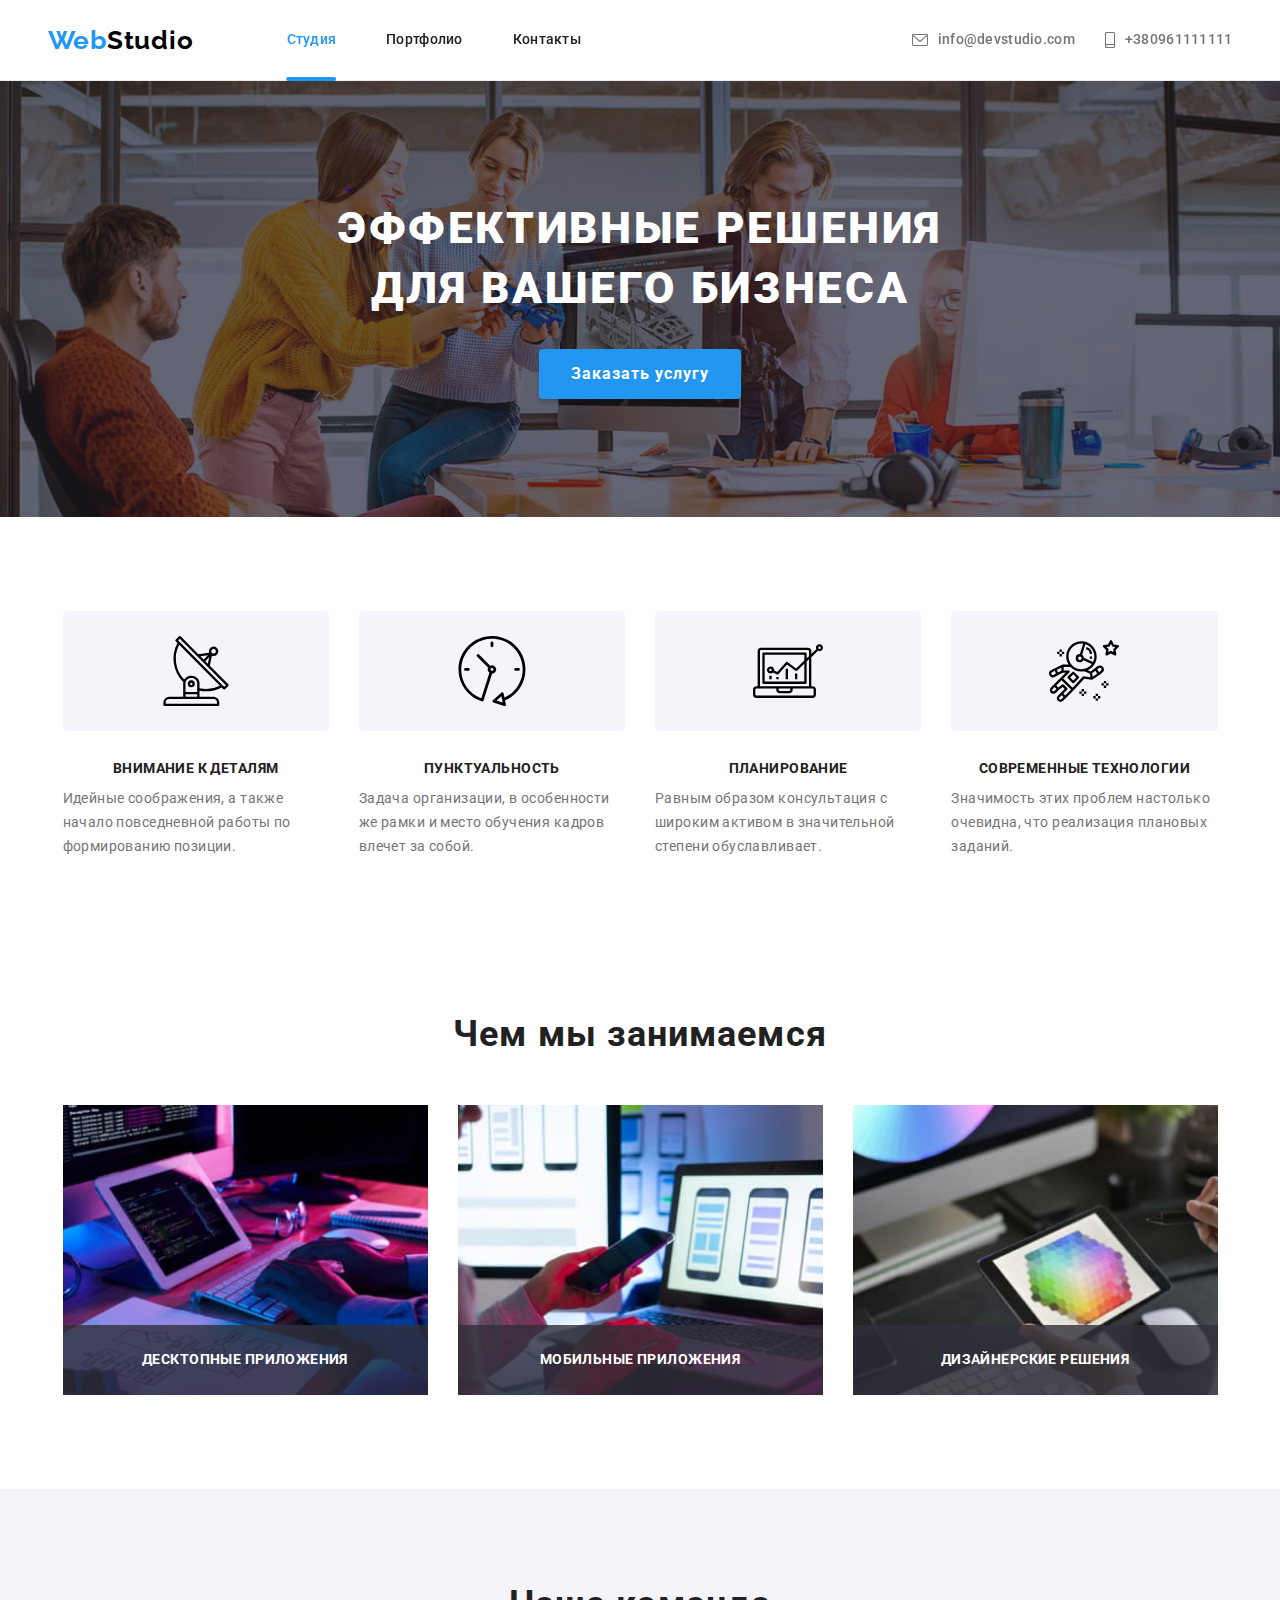
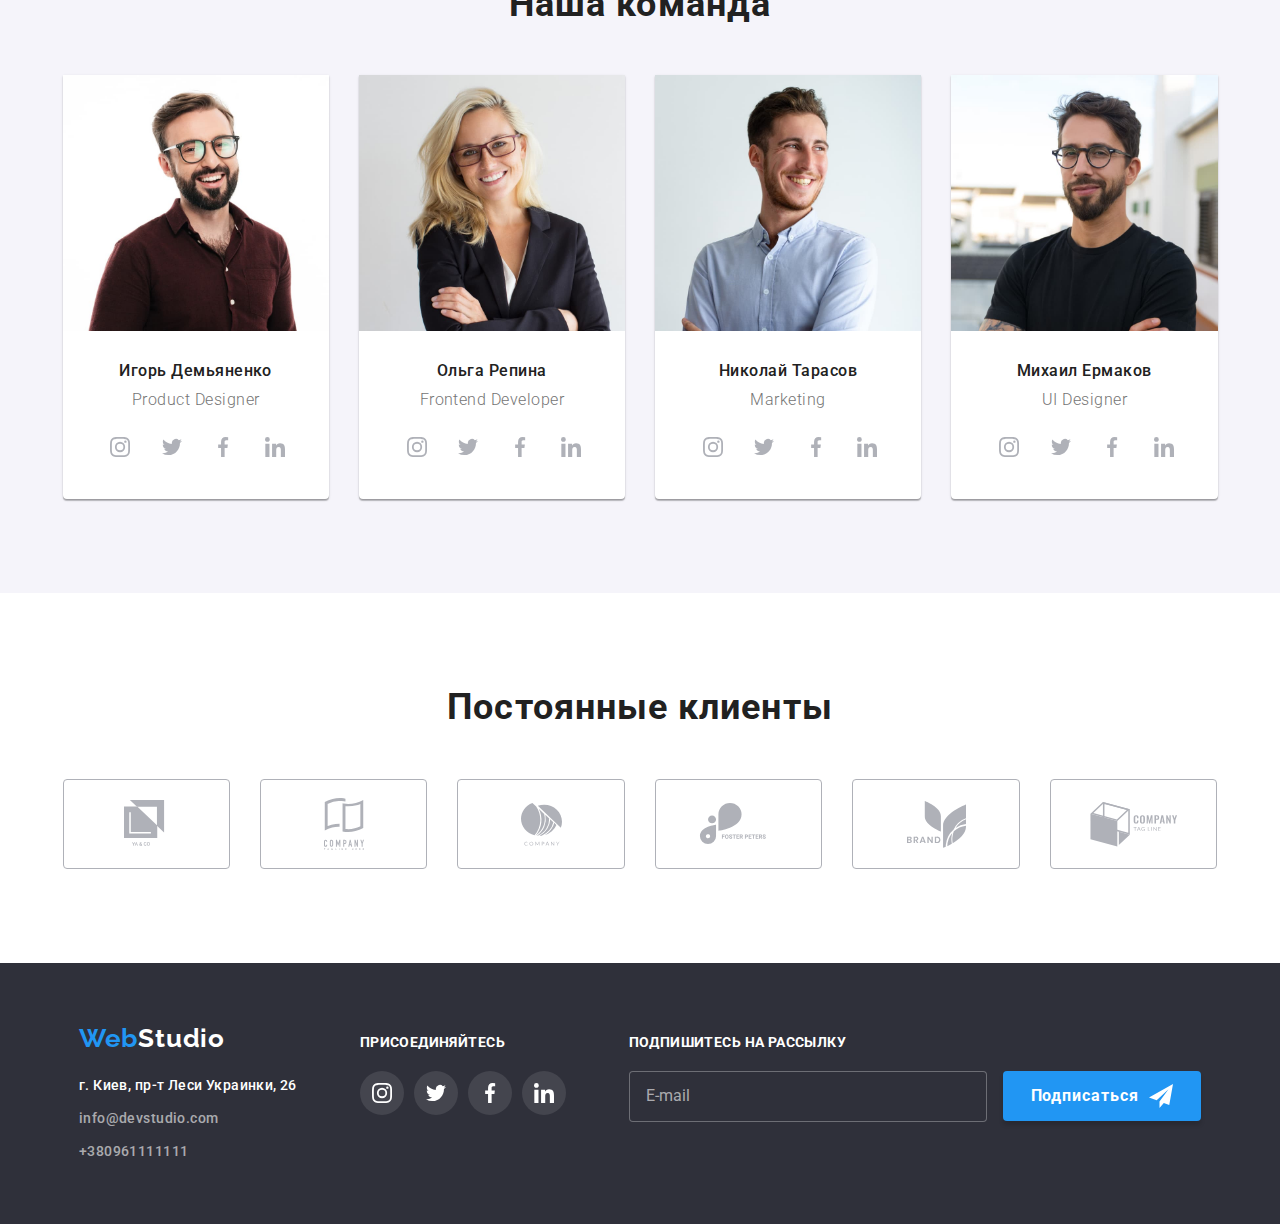
==== commit ad4b2d86: "Some fix" ====
--- a/index.html
+++ b/index.html
@@ -63,18 +63,21 @@
 
 
     <main>
+        
         <section class="hero">
-            
-            <h1 class="hero-title title">
-                Эффективные решения <br> для вашего бизнеса
-            </h1>
-            <button data-modal-open class="hero-button" name="Заказать услугу">
-                Заказать услугу
-            </button>
+
+            <div class="container">
+                <h1 class="hero-title title">
+                    Эффективные решения <br> для вашего бизнеса
+                </h1>
+                <button data-modal-open class="hero-button" name="Заказать услугу">
+                    Заказать услугу
+                </button>
+            </div>  
         
-        </section>
-        
-         <section class="advantages">
+        </section> 
+     
+        <section class="advantages">
             <h2 class="advantages-section-title">Наши преимущества</h2>
             <div class="container">
                 <ul class="list-advantages list">
@@ -130,7 +133,7 @@
                 <ul class="list-competence list">
                     <li class="item">
                         <a href="" class="competence-link">
-                            <img src="./images/about_1.jpg" alt="Работа на планшете" width="370">
+                            <img srcset="./images/about_1.jpg 1x, ./images/2x/about_1_2x.jpg 2x" src="./images/about_1.jpg" alt="Работа на планшете" width="370">
                             <div class="description-container">
                                 <h3 class="description-title title">
                                     Десктопные приложения
@@ -140,7 +143,7 @@
                     </li>
                     <li class="item">
                         <a href="" class="competence-link">
-                            <img src="./images/about_2.jpg" alt="Ноутбук с дизайном" width="370">
+                            <img srcset="./images/about_2.jpg 1x, ./images/2x/about_2_2x.jpg 2x" src="./images/about_2.jpg" alt="Ноутбук с дизайном" width="370">
                             <div class="description-container">
                                 <h3 class="description-title title">
                                     Мобильные приложения
@@ -150,7 +153,7 @@
                     </li>
                     <li class="item">
                         <a href="" class="competence-link">
-                            <img src="./images/about_3.jpg" alt="Дизайн, графический планшет" width="370">
+                            <img srcset="./images/about_3.jpg 1x, ./images/2x/about_3_2x.jpg 2x" src="./images/about_3.jpg" alt="Дизайн, графический планшет" width="370">
                             <div class="description-container">
                                 <h3 class="description-title title">
                                     Дизайнерские решения 
@@ -167,7 +170,7 @@
 
             <ul class="list-team ">
                 <li class="item">
-                    <img class="member-image" src="./images/team_member_1.jpg" alt="Дизайнер продукта" width="270">
+                    <img class="member-image" srcset="./images/team_member_1.jpg 1x, ./images/2x/team_member_1_2x.jpg 2x" src="./images/team_member_1.jpg" alt="Дизайнер продукта" width="270">
                     <div class="member-container">
                        
                         <h3 class="member-title">Игорь Демьяненко</h3>
@@ -206,7 +209,7 @@
                    
                 </li>
                 <li class="item">
-                    <img class="member-image" src="./images/team_member_2.jpg" alt="Фронтенд разработчик" width="270">
+                    <img class="member-image" srcset="./images/team_member_2.jpg 1x, ./images/2x/team_member_2_2x.jpg 2x" src="./images/team_member_2.jpg" alt="Фронтенд разработчик" width="270">
                     <div class="member-container">
                        
                         <h3 class="member-title">Ольга Репина</h3>
@@ -245,7 +248,7 @@
                     
                 </li>
                 <li class="item">
-                    <img class="member-image" src="./images/team_member_3.jpg" alt="Маркетолог" width="270">
+                    <img class="member-image" srcset="./images/team_member_3.jpg 1x, ./images/2x/team_member_3_2x.jpg 2x" src="./images/team_member_3.jpg" alt="Маркетолог" width="270">
                     <div class="member-container">
                        
                         <h3 class="member-title">Николай Тарасов</h3>
@@ -283,7 +286,7 @@
                     </div>
                 </li>
                 <li class="item">
-                    <img class="member-image" src="./images/team_member_4.jpg" alt="UI Дизайнер" width="270">
+                    <img class="member-image" srcset="./images/team_member_4.jpg 1x, ./images/2x/team_member_4_2x.jpg 2x" src="./images/team_member_4.jpg" alt="UI Дизайнер" width="270">
                     <div class="member-container">
                        
                         <h3 class="member-title">Михаил Ермаков</h3>
@@ -372,9 +375,9 @@
                     </li>
                 </ul>
             </div>
-        </section> -->
-
-    </main>
+        </section> 
+
+    </main> 
 
     <footer class="footer">
         <div class="container flex-wrap-container">
@@ -499,7 +502,6 @@
                         
                     </label>
                     
-
                     <label class="label-comment" for="text-area">
                         Комментарий 
                     </label>
--- a/css/main.min.css
+++ b/css/main.min.css
@@ -1,2 +1,2 @@
-.nav-link,.mail-link,.telephone-link,.competence-link,.icon-list a,.client-link,.email,.phone-number,.social-link{display:block;text-decoration:none}.site-nav,.header-contacts,.list-advantages,.list-competence,.list-team,.icon-list,.list-clients,.social-link-list{list-style:none;margin-top:0;margin-bottom:0;padding-left:0}.advantages-title,.competence-title,.team-title,.member-title,.clients-title{color:#212121;margin-top:0;margin-bottom:0}/*! modern-normalize v0.7.0 | MIT License | https://github.com/sindresorhus/modern-normalize */*,*::before,*::after{-webkit-box-sizing:border-box;box-sizing:border-box}:root{-moz-tab-size:4;-o-tab-size:4;tab-size:4}html{line-height:1.15;-webkit-text-size-adjust:100%}body{margin:0}body{font-family:system-ui,-apple-system,"Segoe UI",Roboto,Helvetica,Arial,sans-serif,"Apple Color Emoji","Segoe UI Emoji"}hr{height:0}abbr[title]{-webkit-text-decoration:underline dotted;text-decoration:underline dotted}b,strong{font-weight:bolder}code,kbd,samp,pre{font-family:ui-monospace, SFMono-Regular, Consolas, 'Liberation Mono', Menlo, monospace;font-size:1em}small{font-size:80%}sub,sup{font-size:75%;line-height:0;position:relative;vertical-align:baseline}sub{bottom:-0.25em}sup{top:-0.5em}button,input,optgroup,select,textarea{font-family:inherit;font-size:100%;line-height:1.15;margin:0}button,select{text-transform:none}button,[type='button'],[type='reset'],[type='submit']{-webkit-appearance:button}button::-moz-focus-inner,[type='button']::-moz-focus-inner,[type='reset']::-moz-focus-inner,[type='submit']::-moz-focus-inner{border-style:none;padding:0}button:-moz-focusring,[type='button']:-moz-focusring,[type='reset']:-moz-focusring,[type='submit']:-moz-focusring{outline:1px dotted ButtonText}legend{padding:0}progress{vertical-align:baseline}[type='number']::-webkit-inner-spin-button,[type='number']::-webkit-outer-spin-button{height:auto}[type='search']{-webkit-appearance:textfield;outline-offset:-2px}[type='search']::-webkit-search-decoration{-webkit-appearance:none}::-webkit-file-upload-button{-webkit-appearance:button;font:inherit}summary{display:list-item}body{color:#757575;font-family:Roboto, sans-serif;font-style:normal}img{display:block}.container{text-align:center}@media screen and (min-width: 480px){.container{width:480px;margin:0 auto}}@media screen and (min-width: 768px){.container{width:768px;text-align:left}}@media screen and (min-width: 1200px){.container{width:1200px}}@media screen and (min-width: 768px){.flex-wrap-container{display:-webkit-box;display:-ms-flexbox;display:flex;-webkit-box-align:normal;-ms-flex-align:normal;align-items:normal;-webkit-box-pack:normal;-ms-flex-pack:normal;justify-content:normal;-ms-flex-wrap:nowrap;flex-wrap:nowrap;-webkit-box-orient:horizontal;-webkit-box-direction:normal;-ms-flex-direction:row;flex-direction:row}}.header{background-color:#fff;border-bottom:3px solid #ECECEC;margin:0 auto}@media screen and (max-width: 767px){.header{position:relative;padding:16px 15px}}@media screen and (min-width: 480px){.header{width:480px}}@media screen and (min-width: 768px){.header{width:768px;padding:0px 15px}}@media screen and (min-width: 1200px){.header{width:1200px;padding:0px 25px}}.header .flex-wrap-container{width:100%;display:-webkit-box;display:-ms-flexbox;display:flex;-webkit-box-align:center;-ms-flex-align:center;align-items:center;-webkit-box-pack:normal;-ms-flex-pack:normal;justify-content:normal;-ms-flex-wrap:nowrap;flex-wrap:nowrap;-webkit-box-orient:horizontal;-webkit-box-direction:normal;-ms-flex-direction:row;flex-direction:row}.menu-container{display:none;z-index:1}.menu-container.is-open{display:block}@media screen and (max-width: 767px){.menu-container{position:absolute;top:77px;left:0;width:100%;padding:60px 0px;background-color:white;-webkit-box-shadow:0px 4px 8px rgba(0,0,0,0.04),0px 2px 4px rgba(0,0,0,0.08),0px 1px 3px rgba(0,0,0,0.16);box-shadow:0px 4px 8px rgba(0,0,0,0.04),0px 2px 4px rgba(0,0,0,0.08),0px 1px 3px rgba(0,0,0,0.16)}}@media screen and (min-width: 768px){.menu-container{width:100%;display:-webkit-box;display:-ms-flexbox;display:flex;-webkit-box-align:normal;-ms-flex-align:normal;align-items:normal;-webkit-box-pack:normal;-ms-flex-pack:normal;justify-content:normal;-ms-flex-wrap:nowrap;flex-wrap:nowrap;-webkit-box-orient:horizontal;-webkit-box-direction:normal;-ms-flex-direction:row;flex-direction:row}}@media screen and (min-width: 768px){.logo-header{margin-right:88px}}@media screen and (min-width: 1200px){.logo-header{margin-right:93px}}.logo{display:inline-block;text-decoration:none;font-family:Raleway, sans-serif;font-size:24px;font-weight:700;line-height:1.16;letter-spacing:.03em}@media screen and (min-width: 1200px){.logo{font-size:26px;font-weight:700;line-height:1.19;letter-spacing:.03em}}.logo-header{color:#000}.logo span{color:#2196f3}.menu-button{margin-left:auto;padding:0px;background-color:inherit;border:none}.menu-button:hover,.menu-button:focus{color:#2196f3;background-color:inherit}@media screen and (min-width: 768px){.menu-button{display:none}}.icon-menu{fill:currentColor}.icon-menu.is-hidden{display:none}.icon-close{fill:currentColor}.icon-close.is-hidden{display:none}.nav-container{text-align:center}@media screen and (min-width: 768px){.nav-container{display:-webkit-box;display:-ms-flexbox;display:flex;-webkit-box-align:center;-ms-flex-align:center;align-items:center;-webkit-box-pack:normal;-ms-flex-pack:normal;justify-content:normal;-ms-flex-wrap:nowrap;flex-wrap:nowrap;-webkit-box-orient:horizontal;-webkit-box-direction:normal;-ms-flex-direction:row;flex-direction:row}}@media screen and (max-width: 767px){.site-nav>.item:not(:last-child){margin-bottom:40px}}@media screen and (min-width: 768px){.site-nav{display:-webkit-box;display:-ms-flexbox;display:flex;-webkit-box-align:center;-ms-flex-align:center;align-items:center;-webkit-box-pack:normal;-ms-flex-pack:normal;justify-content:normal;-ms-flex-wrap:nowrap;flex-wrap:nowrap;-webkit-box-orient:horizontal;-webkit-box-direction:normal;-ms-flex-direction:row;flex-direction:row}.site-nav>.item:not(:last-child){margin-right:50px}}.nav-link{font-size:18px;font-weight:500;line-height:1.19;letter-spacing:.02em;color:#212121;display:inline-block;padding:8px 0px;-webkit-transition:color 250ms cubic-bezier(0.4, 0, 0.2, 1);transition:color 250ms cubic-bezier(0.4, 0, 0.2, 1)}.nav-link:hover,.nav-link:focus{color:#2196f3;background-color:inherit}@media screen and (min-width: 768px){.nav-link{font-size:14px;font-weight:500;line-height:1.14;letter-spacing:.02em;display:-webkit-box;display:-ms-flexbox;display:flex;-webkit-box-align:center;-ms-flex-align:center;align-items:center;-webkit-box-pack:normal;-ms-flex-pack:normal;justify-content:normal;-ms-flex-wrap:nowrap;flex-wrap:nowrap;-webkit-box-orient:horizontal;-webkit-box-direction:normal;-ms-flex-direction:row;flex-direction:row}}.nav-link.current{position:relative;color:#2196f3}.nav-link.current::after{content:'';position:absolute;top:96%;left:50%;-webkit-transform:translateX(-50%);transform:translateX(-50%);width:100%;height:4px;background-color:#2196f3;border-radius:2px}@media screen and (min-width: 768px){.nav-link.current{padding:32px 0}}.header-contacts{margin-top:60px}@media screen and (min-width: 768px){.header-contacts{display:-webkit-box;display:-ms-flexbox;display:flex;-webkit-box-align:normal;-ms-flex-align:normal;align-items:normal;-webkit-box-pack:center;-ms-flex-pack:center;justify-content:center;-ms-flex-wrap:nowrap;flex-wrap:nowrap;-webkit-box-orient:vertical;-webkit-box-direction:normal;-ms-flex-direction:column;flex-direction:column;margin-top:0;margin-left:auto}}@media screen and (min-width: 1200px){.header-contacts{display:-webkit-box;display:-ms-flexbox;display:flex;-webkit-box-align:center;-ms-flex-align:center;align-items:center;-webkit-box-pack:normal;-ms-flex-pack:normal;justify-content:normal;-ms-flex-wrap:nowrap;flex-wrap:nowrap;-webkit-box-orient:horizontal;-webkit-box-direction:normal;-ms-flex-direction:row;flex-direction:row}}@media screen and (max-width: 767px){.header-contacts .item:not(:last-child){margin-bottom:16px}}@media screen and (min-width: 768px){.header-contacts .item:not(:last-child){margin-bottom:10px}}@media screen and (min-width: 1200px){.header-contacts .item:not(:last-child){margin-bottom:0;margin-right:30px}}.mail-link,.telephone-link{font-size:18px;font-weight:500;line-height:1.16;letter-spacing:.02em;color:#757575;-webkit-transition:color 250ms cubic-bezier(0.4, 0, 0.2, 1);transition:color 250ms cubic-bezier(0.4, 0, 0.2, 1)}.mail-link:hover,.mail-link:focus,.telephone-link:hover,.telephone-link:focus{color:#2196f3;background-color:inherit}@media screen and (min-width: 768px){.mail-link,.telephone-link{font-size:12px;font-weight:500;line-height:1.16;letter-spacing:.02em;display:-webkit-box;display:-ms-flexbox;display:flex;-webkit-box-align:center;-ms-flex-align:center;align-items:center;-webkit-box-pack:normal;-ms-flex-pack:normal;justify-content:normal;-ms-flex-wrap:nowrap;flex-wrap:nowrap;-webkit-box-orient:horizontal;-webkit-box-direction:normal;-ms-flex-direction:row;flex-direction:row}}@media screen and (min-width: 1200px){.mail-link,.telephone-link{font-size:14px;font-weight:500;line-height:1.14;letter-spacing:.02em}}.mail-link .icon-envelope{fill:currentColor;margin-right:10px;width:16px;height:12px}.telephone-link .icon-smarthphone{fill:currentColor;margin-right:10px;width:10px;height:16px}.hero{background-image:-webkit-gradient(linear, left top, left bottom, from(rgba(47,48,58,0.4)), to(rgba(47,48,58,0.4))),url("../images/hero-bg.jpg");background-image:linear-gradient(rgba(47,48,58,0.4), rgba(47,48,58,0.4)),url("../images/hero-bg.jpg");background-repeat:no-repeat;background-size:cover;text-align:center;padding:118px 0}.hero-title{font-size:26px;font-weight:900;line-height:1.61;letter-spacing:.06em;color:#fff;text-transform:uppercase;width:100%;margin-top:0;margin-bottom:30px;margin-left:auto;margin-right:auto}@media screen and (min-width: 1200px){.hero-title{font-size:44px;font-weight:900;line-height:1.36;letter-spacing:.06em}}.hero-button{font-size:16px;font-weight:700;line-height:1.9;letter-spacing:.06em;color:#fff;background-color:#2196f3;padding:10px 32px;border-radius:4px;border:none;-webkit-box-shadow:0 4px 4px rgba(0,0,0,0.15);box-shadow:0 4px 4px rgba(0,0,0,0.15)}.advantages{background-color:#fff;padding:60px 0}@media screen and (min-width: 1200px){.advantages{padding-top:94px}}.advantages-section-title{display:none}.list-advantages{padding:0px 15px}@media screen and (min-width: 768px){.list-advantages{display:-webkit-box;display:-ms-flexbox;display:flex;-webkit-box-align:normal;-ms-flex-align:normal;align-items:normal;-webkit-box-pack:normal;-ms-flex-pack:normal;justify-content:normal;-ms-flex-wrap:wrap;flex-wrap:wrap;-webkit-box-orient:horizontal;-webkit-box-direction:normal;-ms-flex-direction:row;flex-direction:row}}@media screen and (min-width: 1200px){.list-advantages{display:-webkit-box;display:-ms-flexbox;display:flex;-webkit-box-align:normal;-ms-flex-align:normal;align-items:normal;-webkit-box-pack:normal;-ms-flex-pack:normal;justify-content:normal;-ms-flex-wrap:nowrap;flex-wrap:nowrap;-webkit-box-orient:horizontal;-webkit-box-direction:normal;-ms-flex-direction:row;flex-direction:row}}@media screen and (max-width: 767px){.list-advantages .item{padding:0px 15px;margin-bottom:30px}}@media screen and (min-width: 768px) and (max-width: 1199px){.list-advantages .item{width:calc((100% - 30px)/2)}.list-advantages .item:not(:nth-last-of-type(-n+2)){margin-bottom:30px}.list-advantages .item:not(:nth-of-type(2n)){margin-right:30px}}@media screen and (min-width: 1200px){.list-advantages .item{width:100%}.list-advantages .item:not(:last-child){margin-right:30px}}.icon-container-advantages{display:-webkit-box;display:-ms-flexbox;display:flex;-webkit-box-align:center;-ms-flex-align:center;align-items:center;-webkit-box-pack:center;-ms-flex-pack:center;justify-content:center;-ms-flex-wrap:nowrap;flex-wrap:nowrap;-webkit-box-orient:horizontal;-webkit-box-direction:normal;-ms-flex-direction:row;flex-direction:row;background-color:#F5F4FA;width:100%;padding:25px 0px;margin-bottom:30px;border-radius:4px}.icon-advantages{width:70px;height:70px}.advantages-title{font-size:14px;font-weight:700;line-height:1.14;letter-spacing:.03em;text-transform:uppercase;margin-bottom:10px}.advantages-text{font-size:14px;font-weight:400;line-height:1.71;letter-spacing:.03em;margin-top:0;margin-bottom:0;text-align:left}.competence{background-color:#fff;padding:94px 0}@media screen and (max-width: 1199px){.competence{display:none}}.list-competence{display:-webkit-box;display:-ms-flexbox;display:flex;-webkit-box-align:normal;-ms-flex-align:normal;align-items:normal;-webkit-box-pack:normal;-ms-flex-pack:normal;justify-content:normal;-ms-flex-wrap:nowrap;flex-wrap:nowrap;-webkit-box-orient:horizontal;-webkit-box-direction:normal;-ms-flex-direction:row;flex-direction:row;padding:0px 15px}.list-competence>.item:not(:last-child){margin-right:30px}.competence-title{font-size:36px;font-weight:700;line-height:1.17;letter-spacing:.03em;text-align:center;margin-bottom:50px}.competence-link{position:relative}.description-container{display:-webkit-box;display:-ms-flexbox;display:flex;-webkit-box-align:center;-ms-flex-align:center;align-items:center;-webkit-box-pack:center;-ms-flex-pack:center;justify-content:center;-ms-flex-wrap:nowrap;flex-wrap:nowrap;-webkit-box-orient:horizontal;-webkit-box-direction:normal;-ms-flex-direction:row;flex-direction:row;position:absolute;left:0;bottom:0;width:100%;height:70px;background-color:rgba(47,48,58,0.8)}.description-title{font-size:14px;font-weight:700;line-height:1.14;letter-spacing:.03em;text-transform:uppercase;color:#fff}.team{background-color:#F5F4FA;padding:60px 0}@media screen and (min-width: 768px){.team{padding:94px 0}}.list-team{padding:0px 15px}@media screen and (min-width: 768px){.list-team{display:-webkit-box;display:-ms-flexbox;display:flex;-webkit-box-align:normal;-ms-flex-align:normal;align-items:normal;-webkit-box-pack:normal;-ms-flex-pack:normal;justify-content:normal;-ms-flex-wrap:wrap;flex-wrap:wrap;-webkit-box-orient:horizontal;-webkit-box-direction:normal;-ms-flex-direction:row;flex-direction:row}}.list-team>.item{background-color:#fff;width:100%;-webkit-box-shadow:0 1px 3px rgba(0,0,0,0.12),0 1px 1px rgba(0,0,0,0.14),0 2px 1px rgba(0,0,0,0.2);box-shadow:0 1px 3px rgba(0,0,0,0.12),0 1px 1px rgba(0,0,0,0.14),0 2px 1px rgba(0,0,0,0.2);border-radius:0 0 4px 4px}@media screen and (max-width: 767px){.list-team>.item:not(:last-child){margin-bottom:30px}}@media screen and (min-width: 768px) and (max-width: 1199px){.list-team>.item{width:calc((100% - 30px)/2)}.list-team>.item:not(:nth-last-of-type(-n+2)){margin-bottom:30px}.list-team>.item:not(:nth-of-type(2n)){margin-right:30px}}@media screen and (min-width: 1200px){.list-team>.item{width:calc((100% - 3*30px)/4)}.list-team>.item:not(:last-child){margin-right:30px}}.member-image{width:100%}.team-title{font-size:36px;font-weight:700;line-height:1.17;letter-spacing:.03em;text-align:center;margin-bottom:30px}@media screen and (min-width: 768px){.team-title{margin-bottom:50px}}.member-container{padding:30px 32px}.member-title{font-size:16px;font-weight:500;line-height:1.19;letter-spacing:.03em;text-align:center;margin-bottom:10px}.member-description{font-size:16px;font-weight:300;line-height:1.19;letter-spacing:.03em;text-align:center;margin-top:0;margin-bottom:16px}.icon-list{display:-webkit-box;display:-ms-flexbox;display:flex;-webkit-box-align:normal;-ms-flex-align:normal;align-items:normal;-ms-flex-pack:distribute;justify-content:space-around;-ms-flex-wrap:nowrap;flex-wrap:nowrap;-webkit-box-orient:horizontal;-webkit-box-direction:normal;-ms-flex-direction:row;flex-direction:row;width:106px;margin:0 auto}@media screen and (min-width: 768px){.icon-list{width:206px}}.icon-list a{display:-webkit-box;display:-ms-flexbox;display:flex;-webkit-box-align:center;-ms-flex-align:center;align-items:center;-ms-flex-pack:distribute;justify-content:space-around;-ms-flex-wrap:nowrap;flex-wrap:nowrap;-webkit-box-orient:horizontal;-webkit-box-direction:normal;-ms-flex-direction:row;flex-direction:row;width:44px;height:44px;color:#AFB1B8;border-radius:50%;-webkit-transition:color 250ms cubic-bezier(0.4, 0, 0.2, 1),background-color 250ms cubic-bezier(0.4, 0, 0.2, 1);transition:color 250ms cubic-bezier(0.4, 0, 0.2, 1),background-color 250ms cubic-bezier(0.4, 0, 0.2, 1)}.icon-list a:hover,.icon-list a:focus{color:#fff;background-color:#2196f3}.icon-list .icon{width:20px;height:20px;fill:currentColor}.clients{padding:60px 0}@media screen and (min-width: 768px){.clients{padding:94px 0}}.clients-title{font-size:28px;font-weight:700;line-height:1.17;letter-spacing:.03em;margin-bottom:30px}@media screen and (min-width: 768px){.clients-title{font-size:36px;font-weight:700;line-height:1.16;letter-spacing:.03em;margin-bottom:50px;text-align:center}}.list-clients{display:-webkit-box;display:-ms-flexbox;display:flex;-webkit-box-align:normal;-ms-flex-align:normal;align-items:normal;-webkit-box-pack:normal;-ms-flex-pack:normal;justify-content:normal;-ms-flex-wrap:wrap;flex-wrap:wrap;-webkit-box-orient:horizontal;-webkit-box-direction:normal;-ms-flex-direction:row;flex-direction:row;padding:0px 15px}@media screen and (max-width: 767px){.list-clients>.item{width:calc((100% - 30px)/2)}.list-clients>.item:not(:nth-of-type(2n)){margin-right:30px}.list-clients>.item:not(:nth-last-of-type(-n+2)){margin-bottom:30px}}@media screen and (min-width: 768px) and (max-width: 1199px){.list-clients>.item{width:calc((100% - 2*30px)/3)}.list-clients>.item:not(:nth-of-type(3n)){margin-right:30px}.list-clients>.item:not(:nth-last-of-type(-n+3)){margin-bottom:30px}}@media screen and (min-width: 1200px){.list-clients>.item{width:calc((100% - 5*30px)/6)}.list-clients>.item:not(:last-child){margin-right:30px}}.client-link{display:-webkit-box;display:-ms-flexbox;display:flex;-webkit-box-align:center;-ms-flex-align:center;align-items:center;-webkit-box-pack:center;-ms-flex-pack:center;justify-content:center;-ms-flex-wrap:nowrap;flex-wrap:nowrap;-webkit-box-orient:horizontal;-webkit-box-direction:normal;-ms-flex-direction:row;flex-direction:row;color:#AFB1B8;width:100%;height:90px;border:1px solid #AFB1B8;border-radius:4px;-webkit-transition:color 250ms cubic-bezier(0.4, 0, 0.2, 1),border-color 250ms cubic-bezier(0.4, 0, 0.2, 1);transition:color 250ms cubic-bezier(0.4, 0, 0.2, 1),border-color 250ms cubic-bezier(0.4, 0, 0.2, 1)}.client-link:hover,.client-link:focus{color:#2196f3;background-color:inherit}.client-link:hover{border-color:#2196f3}.client-link .logo-color{fill:currentColor}.logo-1{width:44px;height:49px}.logo-2{width:40px;height:52px}.logo-3{width:41px;height:43px}.logo-4{width:80px;height:42px}.logo-5{width:59px;height:47px}.logo-6{width:88px;height:45px}.backdrop.is-hidden{opacity:0;pointer-events:none}.backdrop{position:fixed;top:0;bottom:0;width:100%;background-color:rgba(0,0,0,0.2);-webkit-transition:opacity 250ms cubic-bezier(0.4, 0, 0.2, 1);transition:opacity 250ms cubic-bezier(0.4, 0, 0.2, 1)}.backdrop .modal-window{position:absolute;top:50%;left:50%;-webkit-transform:translate(-50%, -50%);transform:translate(-50%, -50%);width:528px;height:581px;background-color:#fff;-webkit-box-shadow:0 1px 3px rgba(0,0,0,0.12),0 1px 1px rgba(0,0,0,0.14),0 2px 1px rgba(0,0,0,0.2);box-shadow:0 1px 3px rgba(0,0,0,0.12),0 1px 1px rgba(0,0,0,0.14),0 2px 1px rgba(0,0,0,0.2);border-radius:4px}@media screen and (max-width: 1199px){.backdrop .modal-window{width:450px}}.btn-close{display:-webkit-box;display:-ms-flexbox;display:flex;-webkit-box-align:center;-ms-flex-align:center;align-items:center;-webkit-box-pack:center;-ms-flex-pack:center;justify-content:center;-ms-flex-wrap:nowrap;flex-wrap:nowrap;-webkit-box-orient:horizontal;-webkit-box-direction:normal;-ms-flex-direction:row;flex-direction:row;width:30px;height:30px;margin-left:auto;margin-top:8px;margin-right:8px;padding:0;background-color:#fff;border:1px solid rgba(0,0,0,0.1);border-radius:50%;cursor:pointer}.btn-close:hover>.icon-close{color:#2196f3}.btn-close .icon-close{width:11px;height:11px;fill:currentColor;-webkit-transition:color 250ms cubic-bezier(0.4, 0, 0.2, 1);transition:color 250ms cubic-bezier(0.4, 0, 0.2, 1)}.modal-form{margin-top:2px;padding:0 40px}.modal-title{font-size:20px;font-weight:700;line-height:1.5;letter-spacing:.03em;text-align:center;margin:0 0 12px 0;color:#212121}@media screen and (max-width: 1199px){.modal-title{font-size:20px;font-weight:700;line-height:1.15;letter-spacing:.03em}}.fieldset{display:-webkit-box;display:-ms-flexbox;display:flex;-webkit-box-align:normal;-ms-flex-align:normal;align-items:normal;-webkit-box-pack:start;-ms-flex-pack:start;justify-content:flex-start;-ms-flex-wrap:nowrap;flex-wrap:nowrap;-webkit-box-orient:vertical;-webkit-box-direction:normal;-ms-flex-direction:column;flex-direction:column;font-size:12px;font-weight:300;line-height:1.16;letter-spacing:.01em;color:#757575}.fieldset label:not(:last-child){margin-bottom:10px}.input.text-area{resize:none;padding:12px 16px}.input.text-area::-webkit-input-placeholder{color:rgba(117,117,117,0.5)}.input.text-area:-ms-input-placeholder{color:rgba(117,117,117,0.5)}.input.text-area::-ms-input-placeholder{color:rgba(117,117,117,0.5)}.input.text-area::placeholder{color:rgba(117,117,117,0.5)}.input-wrapper{position:relative}.input-wrapper .input{width:100%;padding:12px 0px 12px 40px;margin-top:4px;border:1px solid rgba(33,33,33,0.2);border-radius:4px}.input-wrapper .input:focus{outline:none;border-color:#2196f3}.input-wrapper .icon{position:absolute;top:50%;left:15px;-webkit-transform:translateY(calc(-50% + 2px));transform:translateY(calc(-50% + 2px));-webkit-transition:fill 250ms cubic-bezier(0.4, 0, 0.2, 1);transition:fill 250ms cubic-bezier(0.4, 0, 0.2, 1)}.input:focus+.icon{fill:#2196f3}.input-wrapper .icon-person{width:12px;height:12px}.input-wrapper .icon-telephone{width:14px;height:14px}.input-wrapper .icon-email{width:16px;height:12px}.input-wrapper .input.text-area{padding:12px 0px 0px 16px}.policy{display:-webkit-box;display:-ms-flexbox;display:flex;-webkit-box-align:center;-ms-flex-align:center;align-items:center;-webkit-box-pack:center;-ms-flex-pack:center;justify-content:center;-ms-flex-wrap:nowrap;flex-wrap:nowrap;-webkit-box-orient:horizontal;-webkit-box-direction:normal;-ms-flex-direction:row;flex-direction:row;font-size:14px;font-weight:300;line-height:1.71;letter-spacing:.03em;margin-top:20px;margin-left:20px}@media screen and (max-width: 1199px){.policy{font-size:12px;font-weight:300;line-height:1.16;letter-spacing:.03em}}.policy .input-checkbox{-webkit-appearance:none;-moz-appearance:none;appearance:none;position:absolute}.policy a{display:inline-block;color:#2196f3;margin-left:4px}.label-policy{position:relative}.label-policy::before{content:'';width:16px;height:15px;position:absolute;top:50%;left:-22px;-webkit-transform:translateY(calc(-50% - 1px));transform:translateY(calc(-50% - 1px));background-color:#fff;border:2px solid #212121;border-radius:2px}.input-checkbox:checked+.label-policy::before{background-image:url("../images/icon_check.svg");background-repeat:no-repeat;background-origin:border-box;border:none}.input-checkbox:focus+.label-policy::before{border:2px solid #2196f3}.modal-form .submit-button{display:block;margin:30px auto 0 auto;padding:10px 56px}.footer{background-color:#2f303a;padding:60px 0}.footer .container{text-align:center}@media screen and (min-width: 1200px){.footer .container{text-align:left}}@media screen and (min-width: 768px){.footer .flex-wrap-container{display:-webkit-box;display:-ms-flexbox;display:flex;-webkit-box-align:normal;-ms-flex-align:normal;align-items:normal;-ms-flex-pack:distribute;justify-content:space-around;-ms-flex-wrap:wrap;flex-wrap:wrap;-webkit-box-orient:horizontal;-webkit-box-direction:normal;-ms-flex-direction:row;flex-direction:row}}@media screen and (min-width: 1200px){.footer .flex-wrap-container{display:-webkit-box;display:-ms-flexbox;display:flex;-webkit-box-align:baseline;-ms-flex-align:baseline;align-items:baseline;-ms-flex-pack:distribute;justify-content:space-around;-ms-flex-wrap:nowrap;flex-wrap:nowrap;-webkit-box-orient:horizontal;-webkit-box-direction:normal;-ms-flex-direction:row;flex-direction:row}}@media screen and (max-width: 767px){.address-container{margin-bottom:60px}}.logo-footer{color:#fff;display:inline-block;margin-bottom:20px}.address{color:#fff;font-size:14px;font-weight:500;line-height:1.71;letter-spacing:.03em;font-style:normal}.location{display:inline-block;margin-bottom:9px}.email{color:rgba(255,255,255,0.6);margin-bottom:9px;-webkit-transition:color 250ms cubic-bezier(0.4, 0, 0.2, 1);transition:color 250ms cubic-bezier(0.4, 0, 0.2, 1)}.email:hover,.email:focus{color:#2196f3;background-color:inherit}.phone-number{color:rgba(255,255,255,0.6);-webkit-transition:color 250ms cubic-bezier(0.4, 0, 0.2, 1);transition:color 250ms cubic-bezier(0.4, 0, 0.2, 1)}.phone-number:hover,.phone-number:focus{color:#2196f3;background-color:inherit}@media screen and (max-width: 767px){.link-container{margin-bottom:60px}}.join{display:inline-block;color:#fff;font-size:14px;font-weight:700;line-height:1.14;letter-spacing:.03em;margin-bottom:20px}.social-link-list{display:-webkit-box;display:-ms-flexbox;display:flex;-webkit-box-align:normal;-ms-flex-align:normal;align-items:normal;-webkit-box-pack:justify;-ms-flex-pack:justify;justify-content:space-between;-ms-flex-wrap:nowrap;flex-wrap:nowrap;-webkit-box-orient:horizontal;-webkit-box-direction:normal;-ms-flex-direction:row;flex-direction:row;width:206px;margin:0 auto}.social-link-list>.item:not(:last-child){margin-right:10px}.social-link{display:inline-block;width:44px;height:44px;padding:12px;color:#fff;background-color:rgba(255,255,255,0.1);border-radius:50%;-webkit-transition:background-color 250ms cubic-bezier(0.4, 0, 0.2, 1);transition:background-color 250ms cubic-bezier(0.4, 0, 0.2, 1)}.social-link:hover,.social-link:focus{color:#fff;background-color:#2196f3}.social-link .icon{fill:currentColor;width:20px;height:20px}@media screen and (max-width: 767px){.subscribe-form{padding:0px 15px}}@media screen and (min-width: 768px) and (max-width: 1199px){.subscribe-form{margin-top:60px}}.subscribe-form label{display:block;color:#fff;font-size:14px;font-weight:500;line-height:1.14;letter-spacing:.03em;margin-bottom:20px}.email-input{padding:15px 0px 15px 16px;background-color:#2f303a;color:#fff;border:1px solid rgba(255,255,255,0.3);border-radius:4px}.email-input::-webkit-input-placeholder{color:rgba(255,255,255,0.6)}.email-input:-ms-input-placeholder{color:rgba(255,255,255,0.6)}.email-input::-ms-input-placeholder{color:rgba(255,255,255,0.6)}.email-input::placeholder{color:rgba(255,255,255,0.6)}@media screen and (max-width: 767px){.email-input{width:100%;margin-bottom:20px}}@media screen and (min-width: 768px){.email-input{width:450px}}@media screen and (min-width: 1200px){.email-input{width:358px;margin-right:12px}}.submit-button{display:-webkit-inline-box;display:-ms-inline-flexbox;display:inline-flex;-webkit-box-align:center;-ms-flex-align:center;align-items:center;-webkit-box-pack:normal;-ms-flex-pack:normal;justify-content:normal;-ms-flex-wrap:nowrap;flex-wrap:nowrap;-webkit-box-orient:horizontal;-webkit-box-direction:normal;-ms-flex-direction:row;flex-direction:row;font-size:16px;font-weight:700;line-height:1.87;letter-spacing:.06em;color:#fff;background-color:#2196f3;padding:10px 28px;-webkit-box-shadow:0px 4px 4px rgba(0,0,0,0.15);box-shadow:0px 4px 4px rgba(0,0,0,0.15);border:none;border-radius:4px}@media screen and (min-width: 768px) and (max-width: 1199px){.submit-button{display:-webkit-box;display:-ms-flexbox;display:flex;-webkit-box-align:center;-ms-flex-align:center;align-items:center;-webkit-box-pack:normal;-ms-flex-pack:normal;justify-content:normal;-ms-flex-wrap:nowrap;flex-wrap:nowrap;-webkit-box-orient:horizontal;-webkit-box-direction:normal;-ms-flex-direction:row;flex-direction:row;margin:20px auto 0 auto}}@media screen and (min-width: 1200px){.submit-button{display:-webkit-inline-box;display:-ms-inline-flexbox;display:inline-flex;-webkit-box-align:center;-ms-flex-align:center;align-items:center;-webkit-box-pack:normal;-ms-flex-pack:normal;justify-content:normal;-ms-flex-wrap:nowrap;flex-wrap:nowrap;-webkit-box-orient:horizontal;-webkit-box-direction:normal;-ms-flex-direction:row;flex-direction:row}}.submit-button .icon{fill:currentColor;width:24px;height:24px;margin-left:10px}
+.nav-link,.mail-link,.telephone-link,.competence-link,.icon-list a,.client-link,.email,.phone-number,.social-link{display:block;text-decoration:none}.site-nav,.header-contacts,.list-advantages,.list-competence,.list-team,.icon-list,.list-clients,.social-link-list{list-style:none;margin-top:0;margin-bottom:0;padding-left:0}.advantages-title,.competence-title,.team-title,.member-title,.clients-title{color:#212121;margin-top:0;margin-bottom:0}/*! modern-normalize v0.7.0 | MIT License | https://github.com/sindresorhus/modern-normalize */*,*::before,*::after{-webkit-box-sizing:border-box;box-sizing:border-box}:root{-moz-tab-size:4;-o-tab-size:4;tab-size:4}html{line-height:1.15;-webkit-text-size-adjust:100%}body{margin:0}body{font-family:system-ui,-apple-system,"Segoe UI",Roboto,Helvetica,Arial,sans-serif,"Apple Color Emoji","Segoe UI Emoji"}hr{height:0}abbr[title]{-webkit-text-decoration:underline dotted;text-decoration:underline dotted}b,strong{font-weight:bolder}code,kbd,samp,pre{font-family:ui-monospace, SFMono-Regular, Consolas, 'Liberation Mono', Menlo, monospace;font-size:1em}small{font-size:80%}sub,sup{font-size:75%;line-height:0;position:relative;vertical-align:baseline}sub{bottom:-0.25em}sup{top:-0.5em}button,input,optgroup,select,textarea{font-family:inherit;font-size:100%;line-height:1.15;margin:0}button,select{text-transform:none}button,[type='button'],[type='reset'],[type='submit']{-webkit-appearance:button}button::-moz-focus-inner,[type='button']::-moz-focus-inner,[type='reset']::-moz-focus-inner,[type='submit']::-moz-focus-inner{border-style:none;padding:0}button:-moz-focusring,[type='button']:-moz-focusring,[type='reset']:-moz-focusring,[type='submit']:-moz-focusring{outline:1px dotted ButtonText}legend{padding:0}progress{vertical-align:baseline}[type='number']::-webkit-inner-spin-button,[type='number']::-webkit-outer-spin-button{height:auto}[type='search']{-webkit-appearance:textfield;outline-offset:-2px}[type='search']::-webkit-search-decoration{-webkit-appearance:none}::-webkit-file-upload-button{-webkit-appearance:button;font:inherit}summary{display:list-item}body{color:#757575;font-family:Roboto, sans-serif;font-style:normal}img{display:block;max-width:100%}.container{text-align:center;margin:0 auto}@media screen and (min-width: 480px){.container{width:calc(480px - 15px)}}@media screen and (min-width: 768px){.container{width:calc(768px - 15px)}}@media screen and (min-width: 1200px){.container{width:calc(1200px - 15px)}}@media screen and (min-width: 768px){.flex-wrap-container{display:-webkit-box;display:-ms-flexbox;display:flex;-webkit-box-align:normal;-ms-flex-align:normal;align-items:normal;-webkit-box-pack:normal;-ms-flex-pack:normal;justify-content:normal;-ms-flex-wrap:nowrap;flex-wrap:nowrap;-webkit-box-orient:horizontal;-webkit-box-direction:normal;-ms-flex-direction:row;flex-direction:row}}.header{background-color:#fff;border-bottom:1px solid #ECECEC;margin:0 auto}@media screen and (max-width: 767px){.header{position:relative;padding:16px 0px}}.header .flex-wrap-container{display:-webkit-box;display:-ms-flexbox;display:flex;-webkit-box-align:center;-ms-flex-align:center;align-items:center;-webkit-box-pack:normal;-ms-flex-pack:normal;justify-content:normal;-ms-flex-wrap:nowrap;flex-wrap:nowrap;-webkit-box-orient:horizontal;-webkit-box-direction:normal;-ms-flex-direction:row;flex-direction:row}.menu-container{display:none;z-index:1}.menu-container.is-open{display:block}@media screen and (max-width: 767px){.menu-container{position:absolute;top:77px;left:0;width:100%;padding:60px 0px;background-color:white;-webkit-box-shadow:0px 4px 8px rgba(0,0,0,0.04),0px 2px 4px rgba(0,0,0,0.08),0px 1px 3px rgba(0,0,0,0.16);box-shadow:0px 4px 8px rgba(0,0,0,0.04),0px 2px 4px rgba(0,0,0,0.08),0px 1px 3px rgba(0,0,0,0.16)}}@media screen and (min-width: 768px){.menu-container{width:100%;display:-webkit-box;display:-ms-flexbox;display:flex;-webkit-box-align:normal;-ms-flex-align:normal;align-items:normal;-webkit-box-pack:normal;-ms-flex-pack:normal;justify-content:normal;-ms-flex-wrap:nowrap;flex-wrap:nowrap;-webkit-box-orient:horizontal;-webkit-box-direction:normal;-ms-flex-direction:row;flex-direction:row}}@media screen and (min-width: 768px){.logo-header{margin-right:88px}}@media screen and (min-width: 1200px){.logo-header{margin-right:93px}}.logo{display:inline-block;text-decoration:none;font-family:Raleway, sans-serif;font-size:24px;font-weight:700;line-height:1.16;letter-spacing:.03em}@media screen and (min-width: 1200px){.logo{font-size:26px;font-weight:700;line-height:1.19;letter-spacing:.03em}}.logo-header{color:#000}.logo span{color:#2196f3}.menu-button{margin-left:auto;padding:0px;background-color:inherit;border:none}.menu-button:hover,.menu-button:focus{color:#2196f3;background-color:inherit}@media screen and (min-width: 768px){.menu-button{display:none}}.icon-menu{fill:currentColor}.icon-menu.is-hidden{display:none}.icon-close{fill:currentColor}.icon-close.is-hidden{display:none}.nav-container{text-align:center}@media screen and (min-width: 768px){.nav-container{display:-webkit-box;display:-ms-flexbox;display:flex;-webkit-box-align:center;-ms-flex-align:center;align-items:center;-webkit-box-pack:normal;-ms-flex-pack:normal;justify-content:normal;-ms-flex-wrap:nowrap;flex-wrap:nowrap;-webkit-box-orient:horizontal;-webkit-box-direction:normal;-ms-flex-direction:row;flex-direction:row}}@media screen and (max-width: 767px){.site-nav>.item:not(:last-child){margin-bottom:40px}}@media screen and (min-width: 768px){.site-nav{display:-webkit-box;display:-ms-flexbox;display:flex;-webkit-box-align:center;-ms-flex-align:center;align-items:center;-webkit-box-pack:normal;-ms-flex-pack:normal;justify-content:normal;-ms-flex-wrap:nowrap;flex-wrap:nowrap;-webkit-box-orient:horizontal;-webkit-box-direction:normal;-ms-flex-direction:row;flex-direction:row}.site-nav>.item:not(:last-child){margin-right:50px}}.nav-link{font-size:18px;font-weight:500;line-height:1.19;letter-spacing:.02em;color:#212121;display:inline-block;padding:8px 0px;-webkit-transition:color 250ms cubic-bezier(0.4, 0, 0.2, 1);transition:color 250ms cubic-bezier(0.4, 0, 0.2, 1)}.nav-link:hover,.nav-link:focus{color:#2196f3;background-color:inherit}@media screen and (min-width: 768px){.nav-link{font-size:14px;font-weight:500;line-height:1.14;letter-spacing:.02em;display:-webkit-box;display:-ms-flexbox;display:flex;-webkit-box-align:center;-ms-flex-align:center;align-items:center;-webkit-box-pack:normal;-ms-flex-pack:normal;justify-content:normal;-ms-flex-wrap:nowrap;flex-wrap:nowrap;-webkit-box-orient:horizontal;-webkit-box-direction:normal;-ms-flex-direction:row;flex-direction:row}}.nav-link.current{position:relative;color:#2196f3}.nav-link.current::after{content:'';position:absolute;top:96%;left:50%;-webkit-transform:translateX(-50%);transform:translateX(-50%);width:100%;height:4px;background-color:#2196f3;border-radius:2px}@media screen and (min-width: 768px){.nav-link.current{padding:32px 0}}.header-contacts{margin-top:60px}@media screen and (min-width: 768px){.header-contacts{display:-webkit-box;display:-ms-flexbox;display:flex;-webkit-box-align:normal;-ms-flex-align:normal;align-items:normal;-webkit-box-pack:center;-ms-flex-pack:center;justify-content:center;-ms-flex-wrap:nowrap;flex-wrap:nowrap;-webkit-box-orient:vertical;-webkit-box-direction:normal;-ms-flex-direction:column;flex-direction:column;margin-top:0;margin-left:auto}}@media screen and (min-width: 1200px){.header-contacts{display:-webkit-box;display:-ms-flexbox;display:flex;-webkit-box-align:center;-ms-flex-align:center;align-items:center;-webkit-box-pack:normal;-ms-flex-pack:normal;justify-content:normal;-ms-flex-wrap:nowrap;flex-wrap:nowrap;-webkit-box-orient:horizontal;-webkit-box-direction:normal;-ms-flex-direction:row;flex-direction:row}}@media screen and (max-width: 767px){.header-contacts .item:not(:last-child){margin-bottom:16px}}@media screen and (min-width: 768px){.header-contacts .item:not(:last-child){margin-bottom:10px}}@media screen and (min-width: 1200px){.header-contacts .item:not(:last-child){margin-bottom:0;margin-right:30px}}.mail-link,.telephone-link{font-size:18px;font-weight:500;line-height:1.16;letter-spacing:.02em;color:#757575;-webkit-transition:color 250ms cubic-bezier(0.4, 0, 0.2, 1);transition:color 250ms cubic-bezier(0.4, 0, 0.2, 1)}.mail-link:hover,.mail-link:focus,.telephone-link:hover,.telephone-link:focus{color:#2196f3;background-color:inherit}@media screen and (min-width: 768px){.mail-link,.telephone-link{font-size:12px;font-weight:500;line-height:1.16;letter-spacing:.02em;display:-webkit-box;display:-ms-flexbox;display:flex;-webkit-box-align:center;-ms-flex-align:center;align-items:center;-webkit-box-pack:normal;-ms-flex-pack:normal;justify-content:normal;-ms-flex-wrap:nowrap;flex-wrap:nowrap;-webkit-box-orient:horizontal;-webkit-box-direction:normal;-ms-flex-direction:row;flex-direction:row}}@media screen and (min-width: 1200px){.mail-link,.telephone-link{font-size:14px;font-weight:500;line-height:1.14;letter-spacing:.02em}}.mail-link .icon-envelope{fill:currentColor;margin-right:10px;width:16px;height:12px}.telephone-link .icon-smarthphone{fill:currentColor;margin-right:10px;width:10px;height:16px}.hero{background-image:-webkit-gradient(linear, left top, left bottom, from(rgba(47,48,58,0.4)), to(rgba(47,48,58,0.4))),url("../images/hero-bg.jpg");background-image:linear-gradient(rgba(47,48,58,0.4), rgba(47,48,58,0.4)),url("../images/hero-bg.jpg");background-repeat:no-repeat;background-size:cover;text-align:center;padding:118px 0}@media screen and (min-device-pixel-ratio: 2), screen and (-webkit-min-device-pixel-ratio: 2), screen and (min-resolution: 192dpi), screen and (min-resolution: 2dppx){.hero{background-image:-webkit-gradient(linear, left top, left bottom, from(rgba(47,48,58,0.4)), to(rgba(47,48,58,0.4))),url("../images/2x/hero-bg_2x.jpg");background-image:linear-gradient(rgba(47,48,58,0.4), rgba(47,48,58,0.4)),url("../images/2x/hero-bg_2x.jpg")}}.hero-title{font-size:26px;font-weight:900;line-height:1.61;letter-spacing:.06em;color:#fff;text-transform:uppercase;width:100%;margin-top:0;margin-bottom:30px;margin-left:auto;margin-right:auto}@media screen and (min-width: 1200px){.hero-title{font-size:44px;font-weight:900;line-height:1.36;letter-spacing:.06em}}.hero-button{font-size:16px;font-weight:700;line-height:1.9;letter-spacing:.06em;color:#fff;background-color:#2196f3;padding:10px 32px;border-radius:4px;border:none;-webkit-box-shadow:0 4px 4px rgba(0,0,0,0.15);box-shadow:0 4px 4px rgba(0,0,0,0.15)}.advantages{background-color:#fff;padding:60px 0}@media screen and (min-width: 1200px){.advantages{padding-top:94px}}.advantages-section-title{display:none}.list-advantages{padding:0px 15px}@media screen and (min-width: 768px){.list-advantages{display:-webkit-box;display:-ms-flexbox;display:flex;-webkit-box-align:normal;-ms-flex-align:normal;align-items:normal;-webkit-box-pack:normal;-ms-flex-pack:normal;justify-content:normal;-ms-flex-wrap:wrap;flex-wrap:wrap;-webkit-box-orient:horizontal;-webkit-box-direction:normal;-ms-flex-direction:row;flex-direction:row}}@media screen and (min-width: 1200px){.list-advantages{display:-webkit-box;display:-ms-flexbox;display:flex;-webkit-box-align:normal;-ms-flex-align:normal;align-items:normal;-webkit-box-pack:normal;-ms-flex-pack:normal;justify-content:normal;-ms-flex-wrap:nowrap;flex-wrap:nowrap;-webkit-box-orient:horizontal;-webkit-box-direction:normal;-ms-flex-direction:row;flex-direction:row}}@media screen and (max-width: 767px){.list-advantages .item{padding:0px 15px;margin-bottom:30px}}@media screen and (min-width: 768px) and (max-width: 1199px){.list-advantages .item{width:calc((100% - 30px)/2)}.list-advantages .item:not(:nth-last-of-type(-n+2)){margin-bottom:30px}.list-advantages .item:not(:nth-of-type(2n)){margin-right:30px}}@media screen and (min-width: 1200px){.list-advantages .item{width:100%}.list-advantages .item:not(:last-child){margin-right:30px}}.icon-container-advantages{display:-webkit-box;display:-ms-flexbox;display:flex;-webkit-box-align:center;-ms-flex-align:center;align-items:center;-webkit-box-pack:center;-ms-flex-pack:center;justify-content:center;-ms-flex-wrap:nowrap;flex-wrap:nowrap;-webkit-box-orient:horizontal;-webkit-box-direction:normal;-ms-flex-direction:row;flex-direction:row;background-color:#F5F4FA;width:100%;padding:25px 0px;margin-bottom:30px;border-radius:4px}.icon-advantages{width:70px;height:70px}.advantages-title{font-size:14px;font-weight:700;line-height:1.14;letter-spacing:.03em;text-transform:uppercase;margin-bottom:10px}.advantages-text{font-size:14px;font-weight:400;line-height:1.71;letter-spacing:.03em;margin-top:0;margin-bottom:0;text-align:left}.competence{background-color:#fff;padding:94px 0}@media screen and (max-width: 1199px){.competence{display:none}}.list-competence{display:-webkit-box;display:-ms-flexbox;display:flex;-webkit-box-align:normal;-ms-flex-align:normal;align-items:normal;-webkit-box-pack:normal;-ms-flex-pack:normal;justify-content:normal;-ms-flex-wrap:nowrap;flex-wrap:nowrap;-webkit-box-orient:horizontal;-webkit-box-direction:normal;-ms-flex-direction:row;flex-direction:row;padding:0px 15px}.list-competence>.item:not(:last-child){margin-right:30px}.competence-title{font-size:36px;font-weight:700;line-height:1.17;letter-spacing:.03em;text-align:center;margin-bottom:50px}.competence-link{position:relative}.description-container{display:-webkit-box;display:-ms-flexbox;display:flex;-webkit-box-align:center;-ms-flex-align:center;align-items:center;-webkit-box-pack:center;-ms-flex-pack:center;justify-content:center;-ms-flex-wrap:nowrap;flex-wrap:nowrap;-webkit-box-orient:horizontal;-webkit-box-direction:normal;-ms-flex-direction:row;flex-direction:row;position:absolute;left:0;bottom:0;width:100%;height:70px;background-color:rgba(47,48,58,0.8)}.description-title{font-size:14px;font-weight:700;line-height:1.14;letter-spacing:.03em;text-transform:uppercase;color:#fff}.team{background-color:#F5F4FA;padding:60px 0}@media screen and (min-width: 768px){.team{padding:94px 0}}.list-team{padding:0px 15px}@media screen and (min-width: 768px){.list-team{display:-webkit-box;display:-ms-flexbox;display:flex;-webkit-box-align:normal;-ms-flex-align:normal;align-items:normal;-webkit-box-pack:normal;-ms-flex-pack:normal;justify-content:normal;-ms-flex-wrap:wrap;flex-wrap:wrap;-webkit-box-orient:horizontal;-webkit-box-direction:normal;-ms-flex-direction:row;flex-direction:row}}.list-team>.item{background-color:#fff;width:100%;-webkit-box-shadow:0 1px 3px rgba(0,0,0,0.12),0 1px 1px rgba(0,0,0,0.14),0 2px 1px rgba(0,0,0,0.2);box-shadow:0 1px 3px rgba(0,0,0,0.12),0 1px 1px rgba(0,0,0,0.14),0 2px 1px rgba(0,0,0,0.2);border-radius:0 0 4px 4px}@media screen and (max-width: 767px){.list-team>.item:not(:last-child){margin-bottom:30px}}@media screen and (min-width: 768px) and (max-width: 1199px){.list-team>.item{width:calc((100% - 30px)/2)}.list-team>.item:not(:nth-last-of-type(-n+2)){margin-bottom:30px}.list-team>.item:not(:nth-of-type(2n)){margin-right:30px}}@media screen and (min-width: 1200px){.list-team>.item{width:calc((100% - 3*30px)/4)}.list-team>.item:not(:last-child){margin-right:30px}}.member-image{width:100%}.team-title{font-size:36px;font-weight:700;line-height:1.17;letter-spacing:.03em;text-align:center;margin-bottom:30px}@media screen and (min-width: 768px){.team-title{margin-bottom:50px}}.member-container{padding:30px 32px}.member-title{font-size:16px;font-weight:500;line-height:1.19;letter-spacing:.03em;text-align:center;margin-bottom:10px}.member-description{font-size:16px;font-weight:300;line-height:1.19;letter-spacing:.03em;text-align:center;margin-top:0;margin-bottom:16px}.icon-list{display:-webkit-box;display:-ms-flexbox;display:flex;-webkit-box-align:normal;-ms-flex-align:normal;align-items:normal;-ms-flex-pack:distribute;justify-content:space-around;-ms-flex-wrap:nowrap;flex-wrap:nowrap;-webkit-box-orient:horizontal;-webkit-box-direction:normal;-ms-flex-direction:row;flex-direction:row;width:106px;margin:0 auto}@media screen and (min-width: 768px){.icon-list{width:206px}}.icon-list a{display:-webkit-box;display:-ms-flexbox;display:flex;-webkit-box-align:center;-ms-flex-align:center;align-items:center;-ms-flex-pack:distribute;justify-content:space-around;-ms-flex-wrap:nowrap;flex-wrap:nowrap;-webkit-box-orient:horizontal;-webkit-box-direction:normal;-ms-flex-direction:row;flex-direction:row;width:44px;height:44px;color:#AFB1B8;border-radius:50%;-webkit-transition:color 250ms cubic-bezier(0.4, 0, 0.2, 1),background-color 250ms cubic-bezier(0.4, 0, 0.2, 1);transition:color 250ms cubic-bezier(0.4, 0, 0.2, 1),background-color 250ms cubic-bezier(0.4, 0, 0.2, 1)}.icon-list a:hover,.icon-list a:focus{color:#fff;background-color:#2196f3}.icon-list .icon{width:20px;height:20px;fill:currentColor}.clients{padding:60px 0}@media screen and (min-width: 768px){.clients{padding:94px 0}}.clients-title{font-size:28px;font-weight:700;line-height:1.17;letter-spacing:.03em;margin-bottom:30px}@media screen and (min-width: 768px){.clients-title{font-size:36px;font-weight:700;line-height:1.16;letter-spacing:.03em;margin-bottom:50px;text-align:center}}.list-clients{display:-webkit-box;display:-ms-flexbox;display:flex;-webkit-box-align:normal;-ms-flex-align:normal;align-items:normal;-webkit-box-pack:normal;-ms-flex-pack:normal;justify-content:normal;-ms-flex-wrap:wrap;flex-wrap:wrap;-webkit-box-orient:horizontal;-webkit-box-direction:normal;-ms-flex-direction:row;flex-direction:row;padding:0px 15px}@media screen and (max-width: 767px){.list-clients>.item{width:calc((100% - 30px)/2)}.list-clients>.item:not(:nth-of-type(2n)){margin-right:30px}.list-clients>.item:not(:nth-last-of-type(-n+2)){margin-bottom:30px}}@media screen and (min-width: 768px) and (max-width: 1199px){.list-clients>.item{width:calc((100% - 2*30px)/3)}.list-clients>.item:not(:nth-of-type(3n)){margin-right:30px}.list-clients>.item:not(:nth-last-of-type(-n+3)){margin-bottom:30px}}@media screen and (min-width: 1200px){.list-clients>.item{width:calc((100% - 5*30px)/6)}.list-clients>.item:not(:last-child){margin-right:30px}}.client-link{display:-webkit-box;display:-ms-flexbox;display:flex;-webkit-box-align:center;-ms-flex-align:center;align-items:center;-webkit-box-pack:center;-ms-flex-pack:center;justify-content:center;-ms-flex-wrap:nowrap;flex-wrap:nowrap;-webkit-box-orient:horizontal;-webkit-box-direction:normal;-ms-flex-direction:row;flex-direction:row;color:#AFB1B8;width:100%;height:90px;border:1px solid #AFB1B8;border-radius:4px;-webkit-transition:color 250ms cubic-bezier(0.4, 0, 0.2, 1),border-color 250ms cubic-bezier(0.4, 0, 0.2, 1);transition:color 250ms cubic-bezier(0.4, 0, 0.2, 1),border-color 250ms cubic-bezier(0.4, 0, 0.2, 1)}.client-link:hover,.client-link:focus{color:#2196f3;background-color:inherit}.client-link:hover{border-color:#2196f3}.client-link .logo-color{fill:currentColor}.logo-1{width:44px;height:49px}.logo-2{width:40px;height:52px}.logo-3{width:41px;height:43px}.logo-4{width:80px;height:42px}.logo-5{width:59px;height:47px}.logo-6{width:88px;height:45px}.backdrop.is-hidden{opacity:0;pointer-events:none}.backdrop{position:fixed;top:0;bottom:0;width:100%;background-color:rgba(0,0,0,0.2);-webkit-transition:opacity 250ms cubic-bezier(0.4, 0, 0.2, 1);transition:opacity 250ms cubic-bezier(0.4, 0, 0.2, 1)}.backdrop .modal-window{position:absolute;top:50%;left:50%;-webkit-transform:translate(-50%, -50%);transform:translate(-50%, -50%);width:528px;height:581px;background-color:#fff;-webkit-box-shadow:0 1px 3px rgba(0,0,0,0.12),0 1px 1px rgba(0,0,0,0.14),0 2px 1px rgba(0,0,0,0.2);box-shadow:0 1px 3px rgba(0,0,0,0.12),0 1px 1px rgba(0,0,0,0.14),0 2px 1px rgba(0,0,0,0.2);border-radius:4px}@media screen and (max-width: 1199px){.backdrop .modal-window{width:450px}}.btn-close{display:-webkit-box;display:-ms-flexbox;display:flex;-webkit-box-align:center;-ms-flex-align:center;align-items:center;-webkit-box-pack:center;-ms-flex-pack:center;justify-content:center;-ms-flex-wrap:nowrap;flex-wrap:nowrap;-webkit-box-orient:horizontal;-webkit-box-direction:normal;-ms-flex-direction:row;flex-direction:row;width:30px;height:30px;margin-left:auto;margin-top:8px;margin-right:8px;padding:0;background-color:#fff;border:1px solid rgba(0,0,0,0.1);border-radius:50%;cursor:pointer}.btn-close:hover>.icon-close{color:#2196f3}.btn-close .icon-close{width:11px;height:11px;fill:currentColor;-webkit-transition:color 250ms cubic-bezier(0.4, 0, 0.2, 1);transition:color 250ms cubic-bezier(0.4, 0, 0.2, 1)}.modal-form{margin-top:2px;padding:0 40px}.modal-title{font-size:20px;font-weight:700;line-height:1.5;letter-spacing:.03em;text-align:center;margin:0 0 12px 0;color:#212121}@media screen and (max-width: 1199px){.modal-title{font-size:20px;font-weight:700;line-height:1.15;letter-spacing:.03em}}.fieldset{display:-webkit-box;display:-ms-flexbox;display:flex;-webkit-box-align:normal;-ms-flex-align:normal;align-items:normal;-webkit-box-pack:start;-ms-flex-pack:start;justify-content:flex-start;-ms-flex-wrap:nowrap;flex-wrap:nowrap;-webkit-box-orient:vertical;-webkit-box-direction:normal;-ms-flex-direction:column;flex-direction:column;font-size:12px;font-weight:300;line-height:1.16;letter-spacing:.01em;color:#757575}.fieldset label:not(:last-child){margin-bottom:10px}.input-wrapper{position:relative}.input-wrapper .input{width:100%;padding:12px 0px 12px 40px;margin-top:4px;border:1px solid rgba(33,33,33,0.2);border-radius:4px}.input-wrapper .input:focus{outline:none;border-color:#2196f3}.input-wrapper .icon{position:absolute;top:50%;left:15px;-webkit-transform:translateY(calc(-50% + 2px));transform:translateY(calc(-50% + 2px));-webkit-transition:fill 250ms cubic-bezier(0.4, 0, 0.2, 1);transition:fill 250ms cubic-bezier(0.4, 0, 0.2, 1)}.input:focus+.icon{fill:#2196f3}.input-wrapper .icon-person{width:12px;height:12px}.input-wrapper .icon-telephone{width:14px;height:14px}.input-wrapper .icon-email{width:16px;height:12px}.input.text-area{border:1px solid rgba(33,33,33,0.2);border-radius:4px;resize:none;padding:12px 16px}.input.text-area::-webkit-input-placeholder{color:rgba(117,117,117,0.5)}.input.text-area:-ms-input-placeholder{color:rgba(117,117,117,0.5)}.input.text-area::-ms-input-placeholder{color:rgba(117,117,117,0.5)}.input.text-area::placeholder{color:rgba(117,117,117,0.5)}.input.text-area:focus{outline:none;border-color:#2196f3}.policy{display:-webkit-box;display:-ms-flexbox;display:flex;-webkit-box-align:center;-ms-flex-align:center;align-items:center;-webkit-box-pack:center;-ms-flex-pack:center;justify-content:center;-ms-flex-wrap:nowrap;flex-wrap:nowrap;-webkit-box-orient:horizontal;-webkit-box-direction:normal;-ms-flex-direction:row;flex-direction:row;font-size:14px;font-weight:300;line-height:1.71;letter-spacing:.03em;margin-top:20px;margin-left:20px}@media screen and (max-width: 1199px){.policy{font-size:12px;font-weight:300;line-height:1.16;letter-spacing:.03em}}.policy .input-checkbox{-webkit-appearance:none;-moz-appearance:none;appearance:none;position:absolute}.policy a{display:inline-block;color:#2196f3;margin-left:4px}.label-policy{position:relative}.label-policy::before{content:'';width:16px;height:15px;position:absolute;top:50%;left:-22px;-webkit-transform:translateY(calc(-50% - 1px));transform:translateY(calc(-50% - 1px));background-color:#fff;border:2px solid #212121;border-radius:2px}.input-checkbox:checked+.label-policy::before{background-image:url("../images/icon_check.svg");background-repeat:no-repeat;background-origin:border-box;border:none}.input-checkbox:focus+.label-policy::before{border:2px solid #2196f3}.modal-form .submit-button{display:block;margin:30px auto 0 auto;padding:10px 56px}.footer{background-color:#2f303a;padding:60px 0}.footer .container{text-align:center}@media screen and (min-width: 1200px){.footer .container{text-align:left}}@media screen and (min-width: 768px){.footer .flex-wrap-container{display:-webkit-box;display:-ms-flexbox;display:flex;-webkit-box-align:normal;-ms-flex-align:normal;align-items:normal;-ms-flex-pack:distribute;justify-content:space-around;-ms-flex-wrap:wrap;flex-wrap:wrap;-webkit-box-orient:horizontal;-webkit-box-direction:normal;-ms-flex-direction:row;flex-direction:row}}@media screen and (min-width: 1200px){.footer .flex-wrap-container{display:-webkit-box;display:-ms-flexbox;display:flex;-webkit-box-align:baseline;-ms-flex-align:baseline;align-items:baseline;-ms-flex-pack:distribute;justify-content:space-around;-ms-flex-wrap:nowrap;flex-wrap:nowrap;-webkit-box-orient:horizontal;-webkit-box-direction:normal;-ms-flex-direction:row;flex-direction:row}}@media screen and (max-width: 767px){.address-container{margin-bottom:60px}}.logo-footer{color:#fff;display:inline-block;margin-bottom:20px}.address{color:#fff;font-size:14px;font-weight:500;line-height:1.71;letter-spacing:.03em;font-style:normal}.location{display:inline-block;margin-bottom:9px}.email{color:rgba(255,255,255,0.6);margin-bottom:9px;-webkit-transition:color 250ms cubic-bezier(0.4, 0, 0.2, 1);transition:color 250ms cubic-bezier(0.4, 0, 0.2, 1)}.email:hover,.email:focus{color:#2196f3;background-color:inherit}.phone-number{color:rgba(255,255,255,0.6);-webkit-transition:color 250ms cubic-bezier(0.4, 0, 0.2, 1);transition:color 250ms cubic-bezier(0.4, 0, 0.2, 1)}.phone-number:hover,.phone-number:focus{color:#2196f3;background-color:inherit}@media screen and (max-width: 767px){.link-container{margin-bottom:60px}}.join{display:inline-block;color:#fff;font-size:14px;font-weight:700;line-height:1.14;letter-spacing:.03em;margin-bottom:20px}.social-link-list{display:-webkit-box;display:-ms-flexbox;display:flex;-webkit-box-align:normal;-ms-flex-align:normal;align-items:normal;-webkit-box-pack:justify;-ms-flex-pack:justify;justify-content:space-between;-ms-flex-wrap:nowrap;flex-wrap:nowrap;-webkit-box-orient:horizontal;-webkit-box-direction:normal;-ms-flex-direction:row;flex-direction:row;width:206px;margin:0 auto}.social-link-list>.item:not(:last-child){margin-right:10px}.social-link{display:inline-block;width:44px;height:44px;padding:12px;color:#fff;background-color:rgba(255,255,255,0.1);border-radius:50%;-webkit-transition:background-color 250ms cubic-bezier(0.4, 0, 0.2, 1);transition:background-color 250ms cubic-bezier(0.4, 0, 0.2, 1)}.social-link:hover,.social-link:focus{color:#fff;background-color:#2196f3}.social-link .icon{fill:currentColor;width:20px;height:20px}@media screen and (max-width: 767px){.subscribe-form{padding:0px 15px}}@media screen and (min-width: 768px) and (max-width: 1199px){.subscribe-form{margin-top:60px}}.subscribe-form label{display:block;color:#fff;font-size:14px;font-weight:500;line-height:1.14;letter-spacing:.03em;margin-bottom:20px}.email-input{padding:15px 0px 15px 16px;background-color:#2f303a;color:#fff;border:1px solid rgba(255,255,255,0.3);border-radius:4px}.email-input::-webkit-input-placeholder{color:rgba(255,255,255,0.6)}.email-input:-ms-input-placeholder{color:rgba(255,255,255,0.6)}.email-input::-ms-input-placeholder{color:rgba(255,255,255,0.6)}.email-input::placeholder{color:rgba(255,255,255,0.6)}@media screen and (max-width: 767px){.email-input{width:100%;margin-bottom:20px}}@media screen and (min-width: 768px){.email-input{width:450px}}@media screen and (min-width: 1200px){.email-input{width:358px;margin-right:12px}}.submit-button{display:-webkit-inline-box;display:-ms-inline-flexbox;display:inline-flex;-webkit-box-align:center;-ms-flex-align:center;align-items:center;-webkit-box-pack:normal;-ms-flex-pack:normal;justify-content:normal;-ms-flex-wrap:nowrap;flex-wrap:nowrap;-webkit-box-orient:horizontal;-webkit-box-direction:normal;-ms-flex-direction:row;flex-direction:row;font-size:16px;font-weight:700;line-height:1.87;letter-spacing:.06em;color:#fff;background-color:#2196f3;padding:10px 28px;-webkit-box-shadow:0px 4px 4px rgba(0,0,0,0.15);box-shadow:0px 4px 4px rgba(0,0,0,0.15);border:none;border-radius:4px}@media screen and (min-width: 768px) and (max-width: 1199px){.submit-button{display:-webkit-box;display:-ms-flexbox;display:flex;-webkit-box-align:center;-ms-flex-align:center;align-items:center;-webkit-box-pack:normal;-ms-flex-pack:normal;justify-content:normal;-ms-flex-wrap:nowrap;flex-wrap:nowrap;-webkit-box-orient:horizontal;-webkit-box-direction:normal;-ms-flex-direction:row;flex-direction:row;margin:20px auto 0 auto}}@media screen and (min-width: 1200px){.submit-button{display:-webkit-inline-box;display:-ms-inline-flexbox;display:inline-flex;-webkit-box-align:center;-ms-flex-align:center;align-items:center;-webkit-box-pack:normal;-ms-flex-pack:normal;justify-content:normal;-ms-flex-wrap:nowrap;flex-wrap:nowrap;-webkit-box-orient:horizontal;-webkit-box-direction:normal;-ms-flex-direction:row;flex-direction:row}}.submit-button .icon{fill:currentColor;width:24px;height:24px;margin-left:10px}
 /*# sourceMappingURL=main.min.css.map */